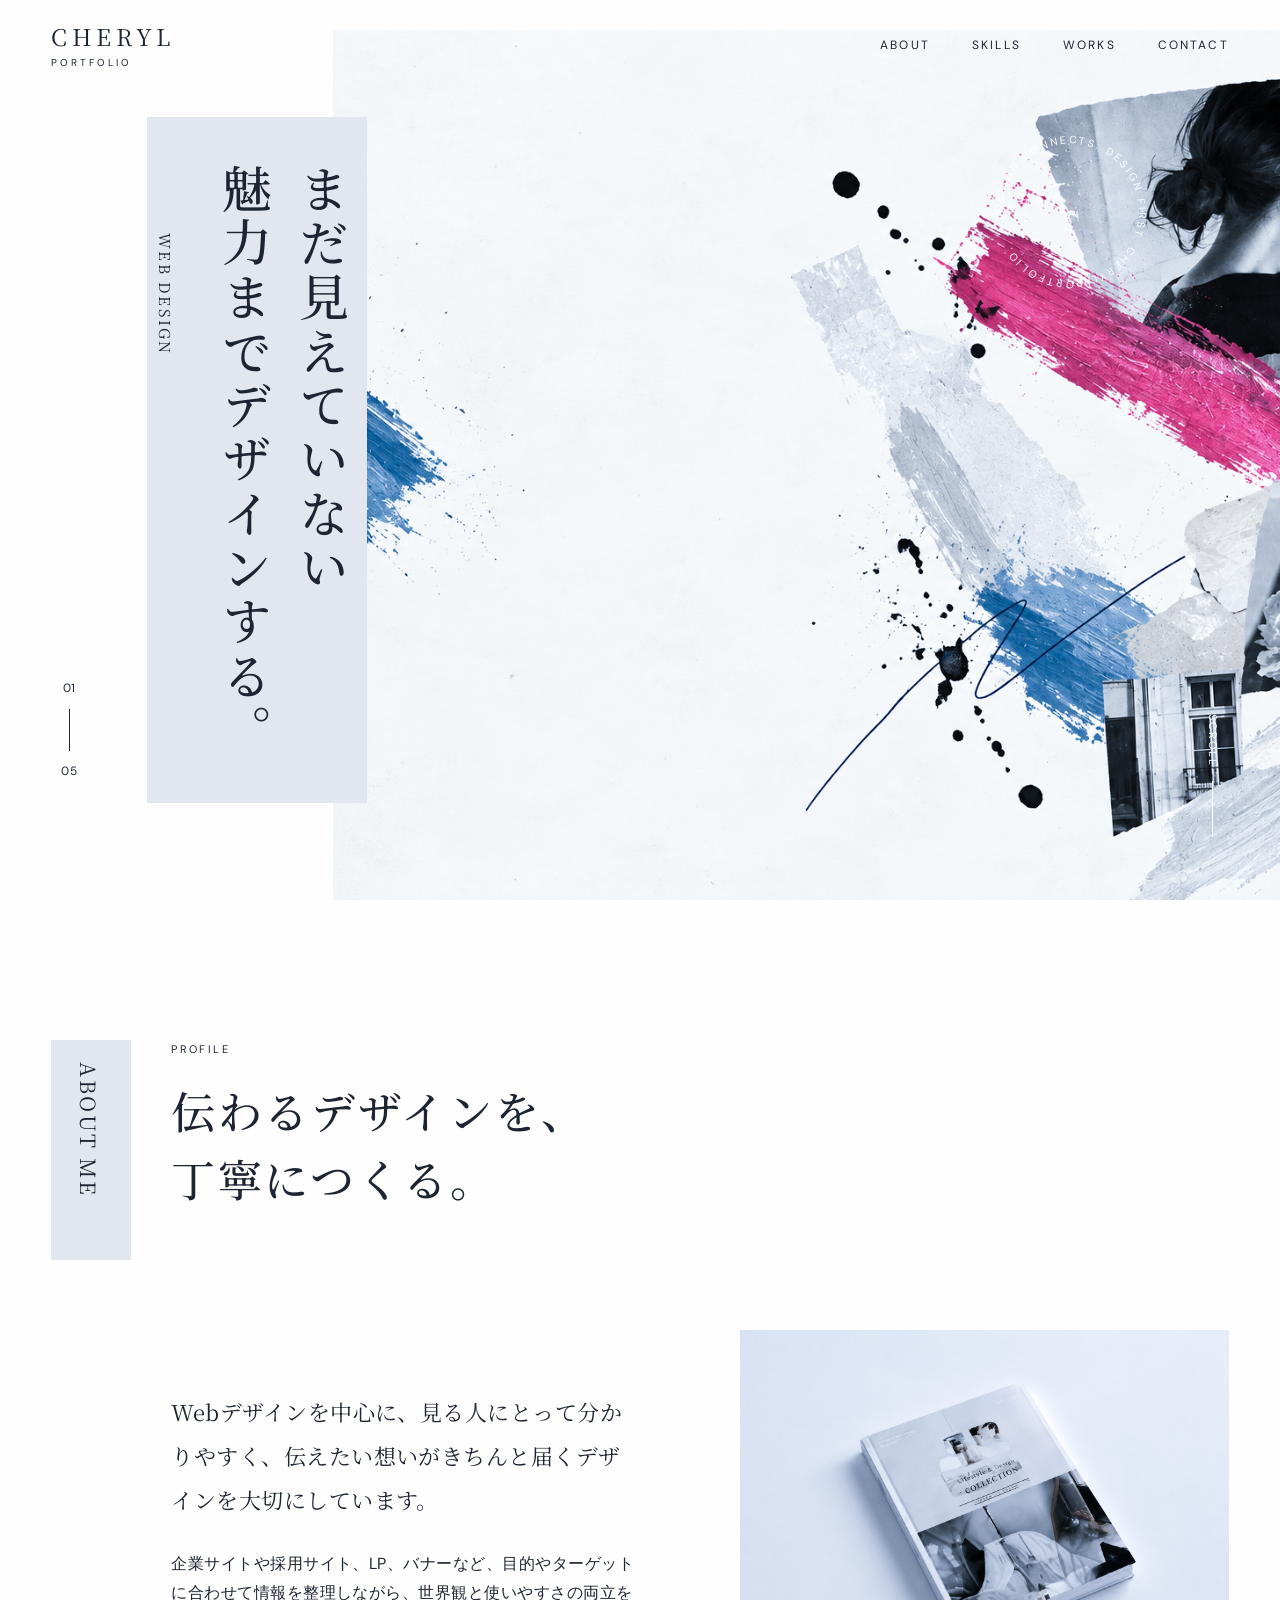
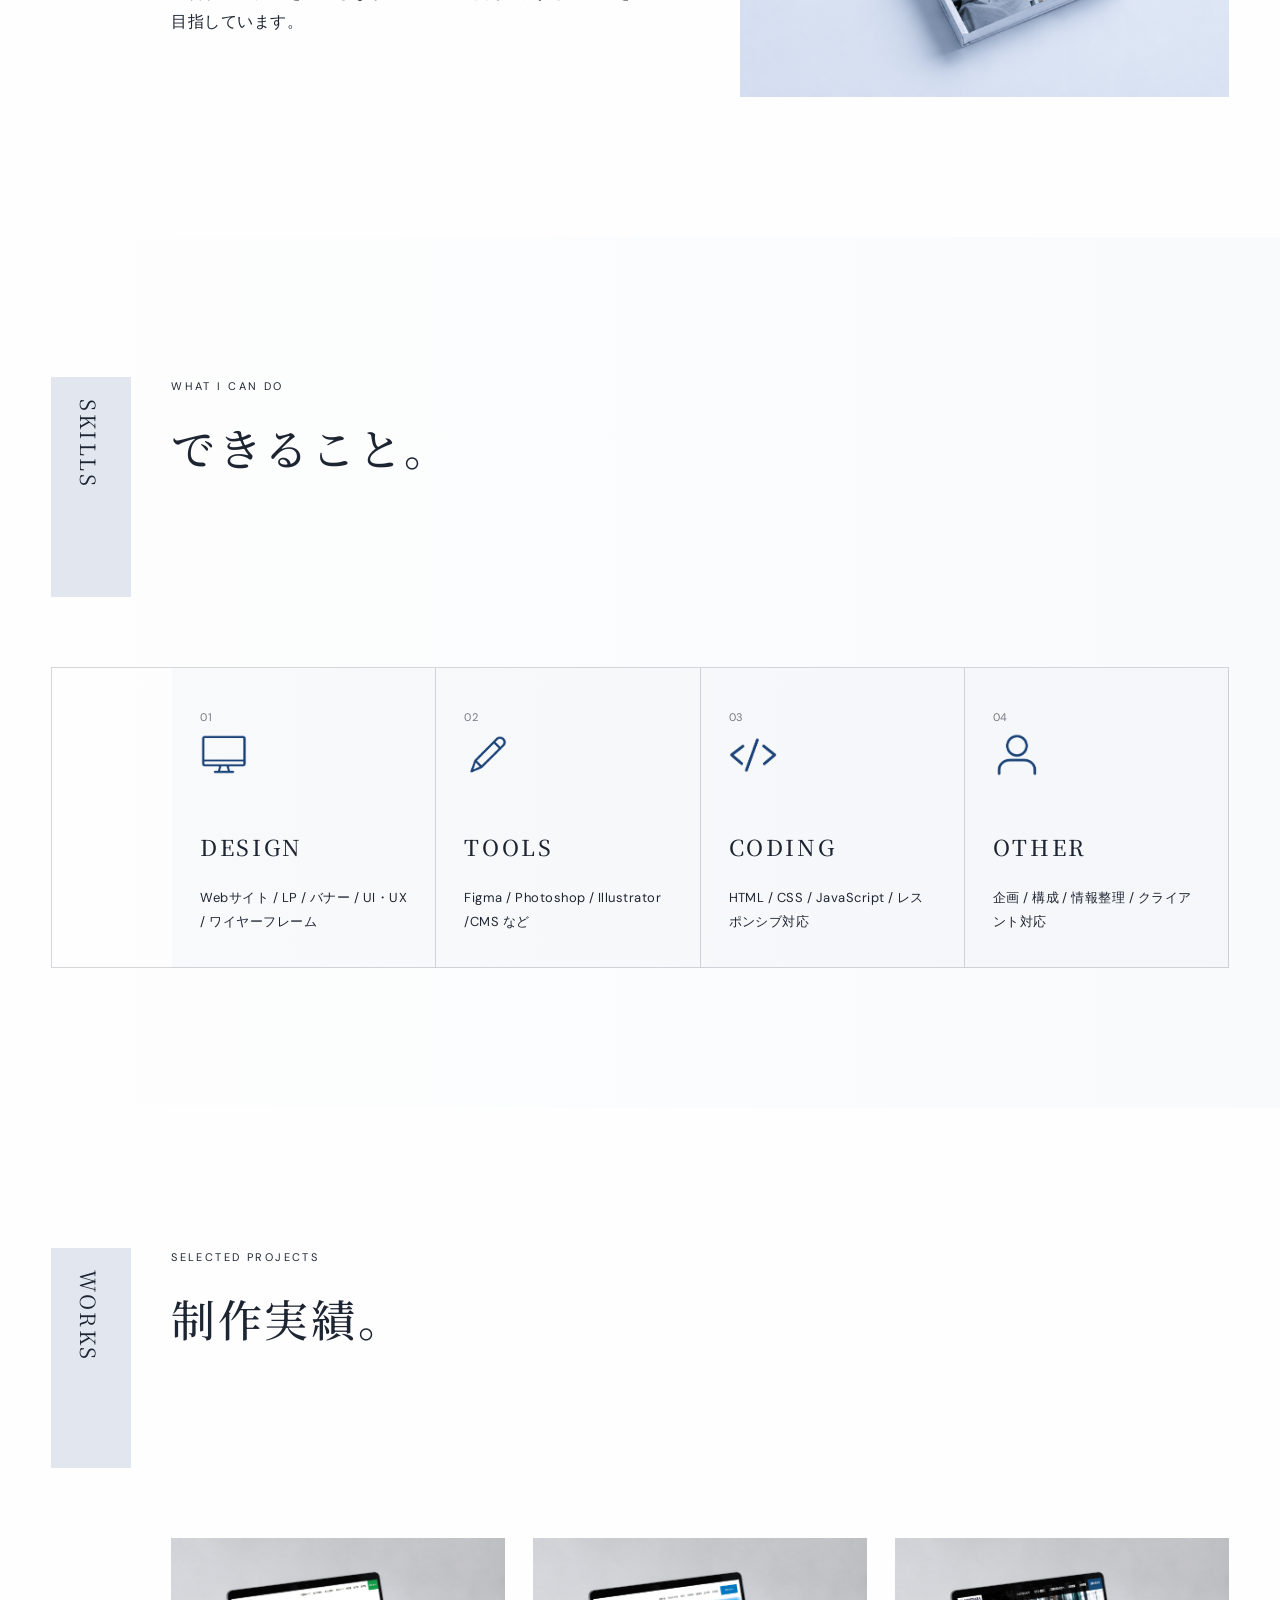
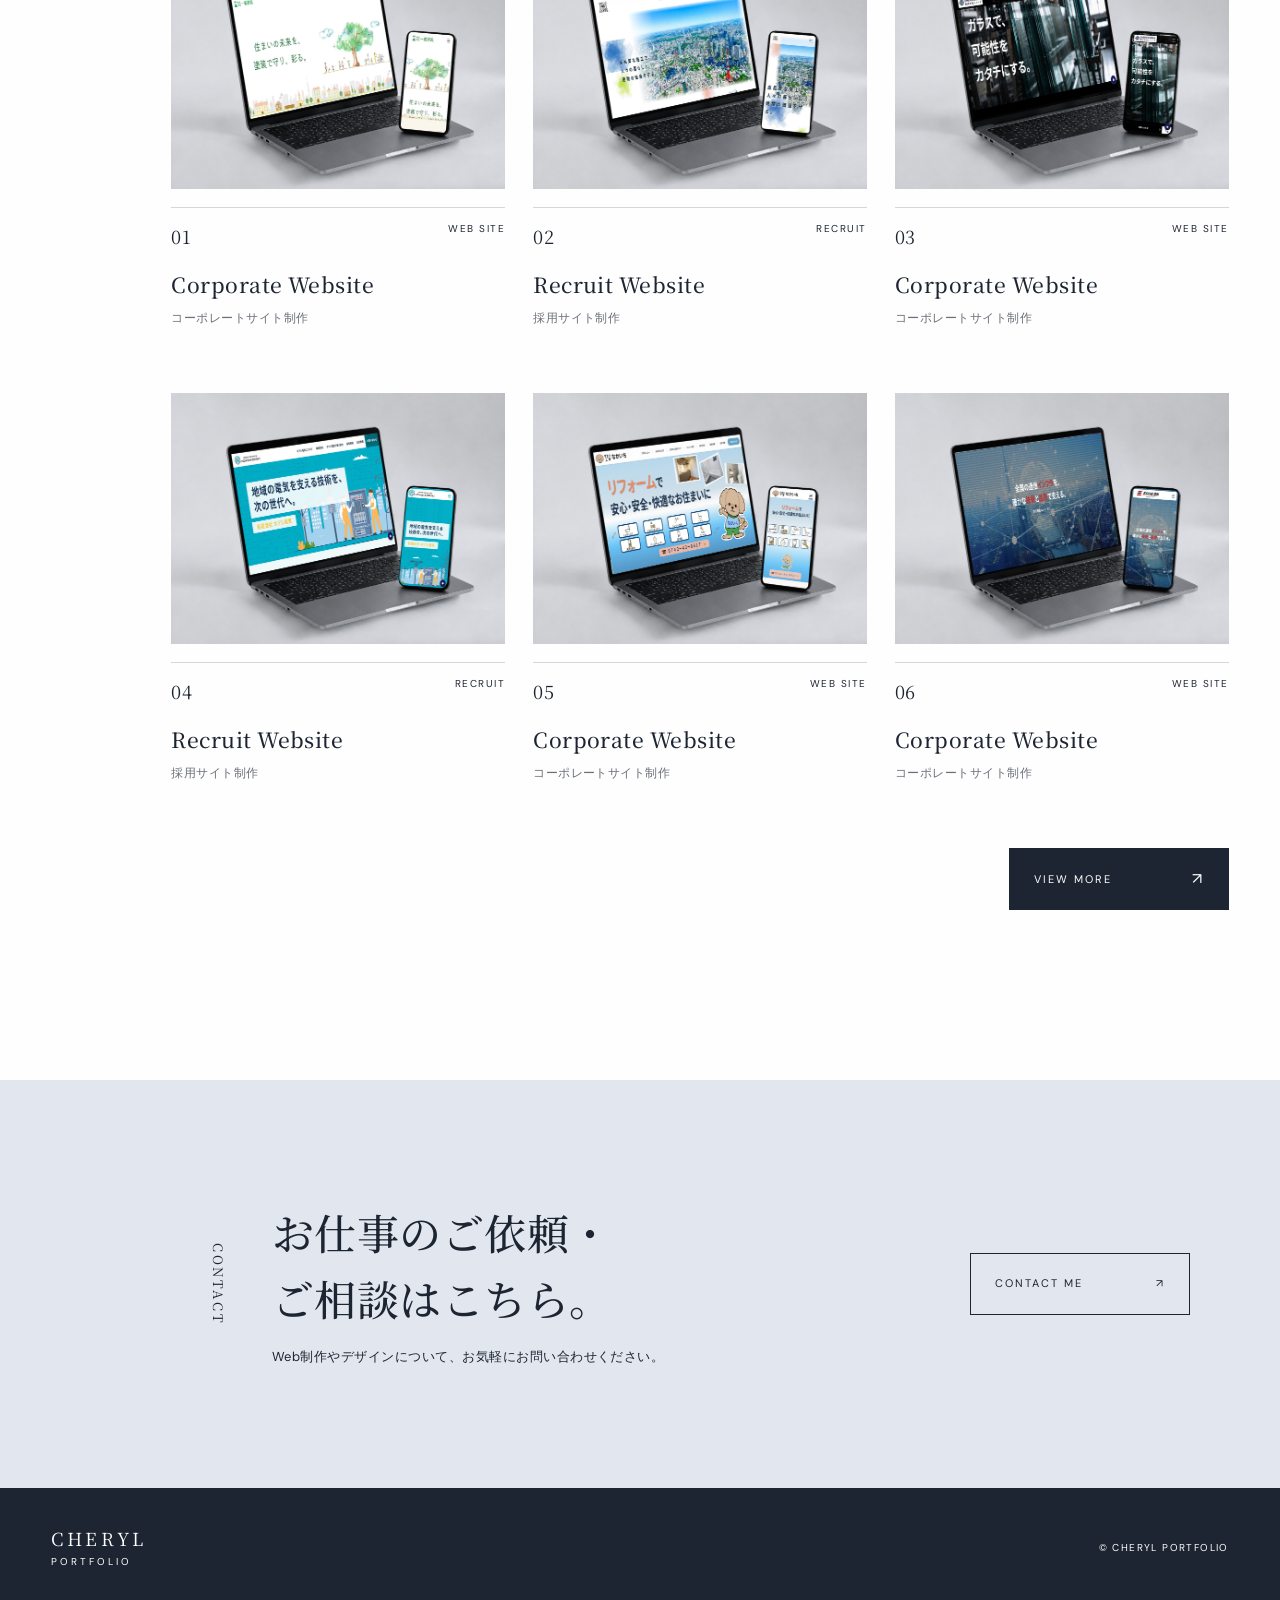
==== index.html @ f05f1225 "Update portfolio" ====
<!doctype html>
<html lang="ja">
<head>
  <meta charset="utf-8">
  <meta name="viewport" content="width=device-width, initial-scale=1">
  <title>CHERYL PORTFOLIO</title>
  <meta name="description" content="Webデザインを中心に、制作実績・スキル・プロフィールをご紹介するポートフォリオサイトです。">
  <link rel="preconnect" href="https://fonts.googleapis.com">
  <link rel="preconnect" href="https://fonts.gstatic.com" crossorigin>
  <link href="https://fonts.googleapis.com/css2?family=DM+Sans:wght@400;500;600&family=Noto+Serif+JP:wght@400;500;600&display=swap" rel="stylesheet">
  <link rel="stylesheet" href="style.css">
</head>
<body>
  <div class="loader" id="loader" aria-hidden="true">
    <div class="loader__inner">
      <p class="loader__brand">CHERYL<br><span>PORTFOLIO</span></p>
      <div class="loader__ring"></div>
      <p class="loader__text">LOADING...</p>
    </div>
  </div>

  <header class="header">
    <a href="#top" class="brand" aria-label="ページ上部へ">
      <span class="brand__main">CHERYL</span>
      <span class="brand__sub">PORTFOLIO</span>
    </a>
    <nav class="nav" aria-label="メインナビゲーション">
      <a href="#about">ABOUT</a>
      <a href="#skills">SKILLS</a>
      <a href="#works">WORKS</a>
      <a href="#contact">CONTACT</a>
    </nav>
  </header>

  <main>
  <section class="mv" id="top">
  <div class="mv__image-wrap">
    <img class="mv__image" src="assets/images/mainMV.png" alt="メインビジュアル">
  </div>

  <div class="mv__copy-panel">
    <p class="mv__eyebrow vertical-text">WEB DESIGN</p>
    <h1 class="mv__title vertical-text">
      まだ見えていない<br>
      魅力までデザインする。
    </h1>
  </div>

  <div class="mv__circle" aria-hidden="true">
    <svg viewBox="0 0 200 200">
      <defs>
        <path id="circlePath"
          d="M100,100 m-72,0 a72,72 0 1,1 144,0 a72,72 0 1,1 -144,0"/>
      </defs>
      <text>
        <textPath href="#circlePath" startOffset="0%">
          DESIGN CONNECTS. DESIGN FIRST. CHERYL PORTFOLIO.
        </textPath>
      </text>
    </svg>
  </div>

  <div class="mv__index" aria-hidden="true">
    <span>01</span><i></i><span>05</span>
  </div>

  <a class="scroll" href="#about">SCROLL<span></span></a>
</section>
    <section class="section about" id="about">
      <div class="section__head">
        <p class="section__label vertical-text">ABOUT ME</p>
        <div><p class="section__kicker">PROFILE</p><h2>伝わるデザインを、<br>丁寧につくる。</h2></div>
      </div>
      <div class="about__grid">
        <div class="about__text">
          <p class="lead">Webデザインを中心に、見る人にとって分かりやすく、伝えたい想いがきちんと届くデザインを大切にしています。</p>
          <p>企業サイトや採用サイト、LP、バナーなど、目的やターゲットに合わせて情報を整理しながら、世界観と使いやすさの両立を目指しています。</p>
        </div>
        <figure class="about__visual"><img src="assets/images/about.png" alt="プロフィールイメージ"></figure>
      </div>
    </section>

    <section class="section skills" id="skills">
  <div class="section__head">
    <p class="section__label vertical-text">SKILLS</p>
    <div>
      <p class="section__kicker">WHAT I CAN DO</p>
      <h2>できること。</h2>
    </div>
  </div>

  <div class="skills__grid">

    <article class="skill-card">
      <span class="skill-card__no">01</span>
      <img
        class="skill-card__icon"
        src="assets/images/icons/skill-design.png"
        alt=""
      >
      <h3>DESIGN</h3>
      <p>Webサイト / LP / バナー / UI・UX / ワイヤーフレーム</p>
    </article>

    <article class="skill-card">
      <span class="skill-card__no">02</span>
      <img
        class="skill-card__icon"
        src="assets/images/icons/skill-tools.png"
        alt=""
      >
      <h3>TOOLS</h3>
      <p>Figma / Photoshop / Illustrator /CMS など</p>
    </article>

    <article class="skill-card">
      <span class="skill-card__no">03</span>
      <img
        class="skill-card__icon"
        src="assets/images/icons/skill-coding.png"
        alt=""
      >
      <h3>CODING</h3>
      <p>HTML / CSS / JavaScript / レスポンシブ対応</p>
    </article>

    <article class="skill-card">
      <span class="skill-card__no">04</span>
      <img
        class="skill-card__icon"
        src="assets/images/icons/skill-other.png"
        alt=""
      >
      <h3>OTHER</h3>
      <p>企画 / 構成 / 情報整理 / クライアント対応</p>
    </article>

  </div>
</section>

    <section class="section works" id="works">
      <div class="section__head">
        <p class="section__label vertical-text">WORKS</p>
        <div><p class="section__kicker">SELECTED PROJECTS</p><h2>制作実績。</h2></div>
      </div>
      <div class="works__grid">
        <a class="work-card" href="works/project-ichijyou.html"><figure><img src="assets/images/works/ichijyou/works-ichjyou.jpg" alt="制作実績1"></figure><div class="work-card__meta"><span>01</span><small>WEB SITE</small></div><h3>Corporate Website</h3><p>コーポレートサイト制作</p></a>
        <a class="work-card" href="works/project-soshu.html"><figure><img src="assets/images/works/soshu/works-soshu.jpg" alt="制作実績2"></figure><div class="work-card__meta"><span>02</span><small>RECRUIT</small></div><h3>Recruit Website</h3><p>採用サイト制作</p></a>
        <a class="work-card" href="works/project-shinohara.html"><figure><img src="assets/images/works/shinohara/works-shinohara.jpg" alt="制作実績3"></figure><div class="work-card__meta"><span>03</span><small>WEB SITE</small></div><h3>Corporate Website</h3><p>コーポレートサイト制作</p></a>
        <a class="work-card" href="works/project-hoashi.html"><figure><img src="assets/images/works/hoashi/works-hoashi.jpg" alt="制作実績4"></figure><div class="work-card__meta"><span>04</span><small>RECRUIT</small></div><h3>Recruit Website</h3><p>採用サイト制作</p></a>
        <a class="work-card" href="works/project-nakaichi.html"><figure><img src="assets/images/works/nakaichi/works-nakaichi.jpg" alt="制作実績5"></figure><div class="work-card__meta"><span>05</span><small>WEB SITE</small></div><h3>Corporate Website</h3><p>コーポレートサイト制作</p></a>
        <a class="work-card" href="works/project-edge.html"><figure><img src="assets/images/works/edge/works-edge.jpg" alt="制作実績6"></figure><div class="work-card__meta"><span>06</span><small>WEB SITE</small></div><h3>Corporate Website</h3><p>コーポレートサイト制作</p></a>
      </div>
    <div class="works__more">
      <a class="works__button" href="works.html">
      VIEW MORE
      <span>↗</span>
      </a>
    </div>
    </section>

    <section class="contact" id="contact">
      <div class="contact__inner">
        <p class="contact__label">CONTACT</p>
        <div><h2>お仕事のご依頼・<br>ご相談はこちら。</h2><p>Web制作やデザインについて、お気軽にお問い合わせください。</p></div>
        <a class="contact__button" href="mailto:yourmail@example.com">CONTACT ME <span>↗</span></a>
      </div>
    </section>
  </main>

  <footer class="footer">
    <a href="#top" class="brand brand--footer"><span class="brand__main">CHERYL</span><span class="brand__sub">PORTFOLIO</span></a>
    <p>© CHERYL PORTFOLIO</p>
  </footer>

  <script src="script.js"></script>
</body>
</html>
---- style.css ----
:root{--ice:#E2E7EF;
    --ink:#1E2532;
    --white:#FEFEFE;
    --line:rgba(30,37,50,.18);
    --serif:"Noto Serif JP",serif;
    --sans:"DM Sans",Arial,sans-serif}
*{box-sizing:border-box}
html{scroll-behavior:smooth}
body{margin:0;color:var(--ink);
    background:var(--white);
    font-family:var(--sans);
    line-height:1.8;
    letter-spacing:.03em}
    img{display:block;
        width:100%}
    a{color:inherit;
        text-decoration:none}
    figure,p,h1,h2,h3{margin:0}
    section{scroll-margin-top:90px}

.loader{position:fixed;
    inset:0;
    z-index:9999;
    background:var(--ice);
    display:grid;
    place-items:center;
    transition:opacity .7s ease,
    visibility .7s ease}
    .loader.is-hidden{
        opacity:0;
        visibility:hidden}
    .loader__inner{text-align:center}
    .loader__brand{font-family:var(--serif);
        font-size:28px;
        letter-spacing:.16em;
        line-height:1.2}
        .loader__brand span{
            font-size:12px;
            letter-spacing:.28em}
        .loader__ring{
            width:130px;
            height:130px;
            margin:42px auto 30px;
            border:1px solid var(--ink);
            border-radius:50%;
            position:relative}
            .loader__ring::after{
                content:"";
                position:absolute;
                width:8px;
                height:8px;
                border-radius:50%;
                background:var(--ink);
                top:-4px;
                left:61px;
                animation:spinDot 1.5s linear infinite;
                transform-origin:4px 69px}
            .loader__text{
                font-size:11px;
                letter-spacing:.35em}
            @keyframes spinDot{to{transform:rotate(360deg)}}
.header{height:92px;padding:0 4vw;
    display:flex;
    align-items:center;
    justify-content:space-between;
    position:absolute;
    inset:0 0 auto 0;
    z-index:20}
.brand{display:inline-flex;
    flex-direction:column;
    line-height:1.1}
.brand__main{font-family:var(--serif);
    font-size:23px;
    letter-spacing:.2em}
.brand__sub{font-size:10px;
    letter-spacing:.3em;
    margin-top:7px}
.nav{
    display:flex;
    gap:42px;
    font-size:12px;letter-spacing:.18em}
.nav a{position:relative}
.nav a::after{content:"";
    position:absolute;
    left:0;
    bottom:-6px;
    width:0;
    height:1px;
    background:currentColor;
    transition:.3s}
.nav a:hover::after{width:100%}


.mv{min-height:760px;
    height:100vh;
    position:relative;
    overflow:hidden;
    background:var(--white)
}
.mv__image-wrap{
    position:absolute;
    right:0;
    top:0;width:74%;height:100%
}
.mv__image{
    height:100%;
    margin-top:30px;
    object-fit:cover
}
.mv__copy-panel{
    position:absolute;
    left:11.5%;
    top:13%;
    width:220px;
    min-height:520px;
    padding:46px 34px;
    background:var(--ice);
    z-index:3;
    display:flex;
    gap:28px;
    justify-content:center
}
.vertical-text{writing-mode:vertical-rl;
    text-orientation:mixed
}
.mv__title{font-family:var(--serif);
    font-size:50px;
    font-weight:500;
    line-height:1.55;
    letter-spacing:.08em
}
.mv__eyebrow{font-family:var(--serif);
    font-size:15px;
    letter-spacing:.15em;padding-top:70px}
.mv__circle{position:absolute;
    right:9%;
    top:13%;
    width:190px;
    height:190px;
    z-index:4;
    animation:rotateCircle 18s linear infinite
}
.mv__circle svg{
    width:100%;
    height:100%
}
.mv__circle text{font-family:var(--sans);
    font-size:11px;
    letter-spacing:2.8px;
    fill:var(--white)
}
@keyframes rotateCircle{to{transform:rotate(360deg)}}
.mv__index{
    position:absolute;
    left:4.8%;
    bottom:13%;
    display:flex;
    flex-direction:column;
    align-items:center;
    gap:10px;
    font-size:12px
}
.mv__index i{
    width:1px;
    height:42px;
    background:var(--ink)
}

.scroll{
    position:absolute;
    right:4.5%;
    bottom:7%;
    color:var(--white);
    writing-mode:vertical-rl;
    font-size:11px;
    letter-spacing:.18em;
    display:flex;
    align-items:center;
    gap:14px}
.scroll span{
    display:block;
    width:1px;
    height:56px;
    background:var(--white)}
.section{
    padding:140px 4vw;
    max-width:1440px;
    margin:0 auto}
.section__head{
    display:grid;
    grid-template-columns:80px 1fr;
    gap:40px;
    margin-bottom:70px;
    align-items:start}
.section__label{
    background:var(--ice);min-height:220px;padding:22px 24px;font-family:var(--serif);font-size:21px;letter-spacing:.12em}
.section__kicker{
    font-size:11px;
    letter-spacing:.22em;
    margin-bottom:16px}
.section h2{
    font-family:var(--serif);
    font-weight:500;
    font-size:44px;
    line-height:1.55;
    letter-spacing:.06em
}

/* ABOUT SECTION */
.about__grid{
    display:grid;
    grid-template-columns:1fr 1.05fr;
    gap:8vw;
    align-items:center;
    padding-left:120px
}
.about__text{max-width:540px}
.about__text .lead{
    font-family:var(--serif);
    font-size:22px;
    line-height:2;
    margin-bottom:28px
}
.about__visual{
    aspect-ratio:4/3;
    overflow:hidden}
.about__visual img{
        height:100%;
        object-fit:cover
}

/* SKILLS SECTION */
.skills{
    background:linear-gradient(90deg,var(--white),#f8fafc)}
.skills__grid{
    position: relative;
    padding-left:120px;
    display:grid;
    grid-template-columns:repeat(4,1fr);
    border-top:1px solid var(--line);
    border-left:1px solid var(--line)}
.skills__grid::after {
    content: "";
    position: absolute;
    left: 0;
    bottom: 0;
    width: 120px;
    height: 1px;
    background: var(--line);
}
.skill-card{
    min-height:280px;
    padding:34px 28px;
    border-right:1px solid var(--line);
    border-bottom:1px solid var(--line);
    transition:.3s ease}
.skill-card:hover{
    background:var(--ice)}
.skill-card__no{font-size:11px;opacity:.6}
.skill-card h3{font-family:var(--serif);
    font-size:22px;
    font-weight:500;
    margin:48px 0 20px;
    letter-spacing:.12em}
.skill-card p{font-size:13px}

/* WORKS SECTION */
.works__grid{
    padding-left:120px;
    display:grid;
    grid-template-columns:repeat(3,1fr);
    gap:64px 28px
}
.work-card figure{
    aspect-ratio:4/3;
    overflow:hidden;
    background:var(--ice)
}
.work-card img{
    height:100%;
    object-fit:cover;
    transition:transform .55s ease
}
.work-card:hover img{transform:scale(1.035)}
.work-card__meta{
    display:flex;
    justify-content:space-between;
    margin-top:18px;
    padding-top:12px;
    border-top:1px solid var(--line)
}
.work-card__meta span{font-family:var(--serif);font-size:18px}
.work-card__meta small{font-size:10px;letter-spacing:.15em}
.work-card h3{font-family:var(--serif);font-weight:500;font-size:21px;margin-top:14px}
.work-card p{font-size:12px;opacity:.65;margin-top:4px}
/* WORKS VIEW MORE */
.works__more {
    display: flex;
    justify-content: flex-end;
    margin-top: 64px;
}
.works__button {
    width: 220px;
    height: 62px;
    padding: 0 24px;
    display: flex;
    align-items: center;
    justify-content: space-between;
    background: #1E2532;
    border: 1px solid #1E2532;
    color: #FEFEFE;
    font-size: 11px;
    letter-spacing: .18em;
    transition: .3s ease;
}
.works__button span {
    font-size: 16px;
    transition: transform .3s ease;
}
/* hover */
.works__button:hover {
    background: #FEFEFE;
    color: #1E2532;
}
.works__button:hover span {
    transform: translate(3px, -3px);
}
/* CONTACT SECTION */
.contact{
    background:var(--ice);
    padding:120px 5vw;
    margin-top:30px
}
.contact__inner{
    max-width:1100px;
    margin:0 auto;
    display:grid;
    grid-template-columns:140px 1fr auto;
    gap:42px;
    align-items:center
}
.contact__label{writing-mode:vertical-rl;font-family:var(--serif);letter-spacing:.2em}
.contact h2{font-family:var(--serif);font-weight:500;font-size:42px;line-height:1.55;margin-bottom:14px}
.contact p{font-size:13px}
.contact__button{min-width:220px;height:62px;border:1px solid var(--ink);display:flex;align-items:center;justify-content:space-between;padding:0 24px;font-size:11px;letter-spacing:.18em;transition:.3s}
.contact__button:hover{background:var(--ink);color:var(--white)}
.footer{background:var(--ink);color:var(--white);min-height:120px;padding:30px 4vw;display:flex;align-items:center;justify-content:space-between}
.brand--footer .brand__main{font-size:18px}
.footer p{font-size:10px;letter-spacing:.14em}
.reveal{opacity:0;transform:translateY(24px);transition:opacity .8s ease,transform .8s ease}
.reveal.is-visible{opacity:1;transform:none}
@media(max-width:980px){
    .nav{gap:18px}
    .mv__image-wrap{width:100%;opacity:.72}
    .mv__copy-panel{left:7%;top:15%}
    .section{padding:100px 5vw}
    .about__grid,.skills__grid,.works__grid{padding-left:0}
    .skills__grid{grid-template-columns:repeat(2,1fr)}
    .works__grid{grid-template-columns:repeat(2,1fr)}
    .contact__inner{grid-template-columns:1fr}
    .contact__label{writing-mode:horizontal-tb}
}
@media(max-width:680px){
    .header{height:72px}
    .nav{display:none}
    .mv{min-height:680px}
    .mv__copy-panel{width:180px;min-height:430px;left:7%;top:18%;padding:30px 24px}
    .mv__title{font-size:38px}
    .mv__eyebrow{font-size:12px}
    .mv__circle{width:130px;height:130px;right:5%;top:18%}
    .section__head{grid-template-columns:54px 1fr;gap:20px}
    .section__label{min-height:170px;padding:18px 14px;font-size:16px}
    .section h2,.contact h2{font-size:32px}
    .about__grid{grid-template-columns:1fr}
    .skills__grid,.works__grid{grid-template-columns:1fr}
    .skill-card{min-height:auto}
    .mv__image-wrap {
    width: 100%;
    height: 100%;
    opacity: 1;}
    /* .mv__image {
    width: 100%;
    height: 100%;
    object-fit: cover;
    object-position: 32% center;} */

  /* キャッチコピーを右側へ */
    /* .mv__copy-panel {
    left: auto;
    right: 5%;
    top: 17%;
    width: 165px;
    min-height: 420px;
    padding: 28px 20px;}
    .mv__title {
    font-size: 36px;}
    .mv__eyebrow {
    font-size: 11px;
    padding-top: 60px;} */

}
.skill-card__icon {
    display: block;
    width: 48px;
    height: 48px;
    object-fit: contain;
    margin: 0 0 24px;
}
.skills__grid .skill-card {
    background: rgba(231, 233, 238, 0.25);
}
/* =========================================
   WORKS ARCHIVE PAGE
========================================= */

.works-page {
  padding-top: 40px;
  color: #1E2532;
}


/* -----------------------------------------
   PAGE INTRO
----------------------------------------- */

.works-page__intro {
  max-width: 1280px;
  margin: 0 auto;
  padding: 70px 5vw 90px;

  display: grid;
  grid-template-columns: 64px 1fr;
  gap: 52px;
}


.works-page__title-label {
  min-height: 220px;

  display: flex;
  justify-content: center;
  align-items: center;

  background: #E2E7EF;
}


.works-page__title-label span {
  writing-mode: vertical-rl;

  font-family: var(--serif);
  font-size: 20px;
  letter-spacing: .22em;
}


.works-page__title-content {
  align-self: center;
}


.works-page__title-content h1 {
  margin: 14px 0 0;

  font-family: var(--serif);
  font-size: clamp(38px, 4vw, 54px);
  font-weight: 400;
  letter-spacing: .12em;
}


.works-page__lead {
  margin-top: 30px;

  font-family: var(--serif);
  font-size: 13px;
  line-height: 2.1;
  letter-spacing: .08em;
}


/* -----------------------------------------
   ARCHIVE
----------------------------------------- */

.works-archive {
  padding: 36px 5vw 130px;

  border-top: 1px solid rgba(30, 37, 50, .05);
}


.works-archive__grid {
  max-width: 1120px;
  margin: 0 auto;

  display: grid;
  grid-template-columns: repeat(3, minmax(0, 1fr));

  column-gap: 32px;
  row-gap: 64px;
}


/* -----------------------------------------
   CARD
----------------------------------------- */

.archive-card {
  display: block;

  min-width: 0;

  color: #1E2532;
  text-decoration: none;
}


.archive-card__image {
  width: 100%;

  margin: 0;

  aspect-ratio: 16 / 9;

  overflow: hidden;

  background: #F5F5F3;
}


.archive-card__image img {
  width: 100%;
  height: 100%;

  display: block;

  object-fit: cover;

  transition:
    transform .7s cubic-bezier(.2, .6, .2, 1),
    opacity .4s ease;
}


.archive-card:hover .archive-card__image img {
  transform: scale(1.035);
}


/* -----------------------------------------
   CARD INFORMATION
----------------------------------------- */

.archive-card__info {
  position: relative;

  min-height: 67px;

  display: grid;
  grid-template-columns: 50px 1fr 20px;
  gap: 15px;

  align-items: center;

  padding: 14px 0 13px;

  border-bottom: 1px solid rgba(30, 37, 50, .18);
}


.archive-card__number {
  padding-right: 14px;

  border-right: 1px solid rgba(30, 37, 50, .18);

  font-family: var(--serif);
  font-size: 22px;
  line-height: 1;
  letter-spacing: .04em;
}


.archive-card__text {
  min-width: 0;
}


.archive-card__category {
  display: block;

  margin-bottom: 5px;

  font-family: var(--sans);
  font-size: 8px;
  font-weight: 500;

  letter-spacing: .18em;
}


.archive-card__text h2 {
  margin: 0;

  overflow: hidden;

  font-family: var(--serif);
  font-size: 13px;
  font-weight: 400;

  line-height: 1.5;
  letter-spacing: .05em;

  white-space: nowrap;
  text-overflow: ellipsis;
}


.archive-card__arrow {
  justify-self: end;

  font-size: 13px;

  transition: transform .3s ease;
}


.archive-card:hover .archive-card__arrow {
  transform: translate(3px, -3px);
}


/* -----------------------------------------
   BACK
----------------------------------------- */

.works-page__back {
  padding: 0 5vw 120px;

  text-align: center;
}


.works-page__back a {
  display: inline-flex;
  align-items: center;
  gap: 14px;

  color: #1E2532;

  font-size: 10px;
  letter-spacing: .18em;
}


.works-page__back span {
  transition: transform .3s ease;
}


.works-page__back a:hover span {
  transform: translateX(-4px);
}


/* =========================================
   TABLET
========================================= */

@media (max-width: 960px) {

  .works-page__intro {
    padding-top: 50px;

    grid-template-columns: 58px 1fr;

    gap: 36px;
  }


  .works-archive__grid {
    grid-template-columns: repeat(2, minmax(0, 1fr));

    column-gap: 24px;
    row-gap: 58px;
  }

}


/* =========================================
   SMARTPHONE
========================================= */

@media (max-width: 680px) {

  .works-page {
    padding-top: 0;
  }


  .works-page__intro {
    padding:
      50px
      5vw
      65px;

    grid-template-columns: 48px 1fr;

    gap: 22px;
  }


  .works-page__title-label {
    min-height: 190px;
  }


  .works-page__title-label span {
    font-size: 15px;
  }


  .works-page__title-content h1 {
    font-size: 32px;
  }


  .works-page__lead {
    margin-top: 22px;

    font-size: 11px;
  }


  .works-archive {
    padding:
      30px
      5vw
      90px;
  }


  /* SPは2カラム */
  .works-archive__grid {
    grid-template-columns: repeat(2, minmax(0, 1fr));

    column-gap: 12px;
    row-gap: 42px;
  }


  .archive-card__info {
    min-height: 58px;

    grid-template-columns: 34px 1fr 14px;

    gap: 8px;

    padding:
      11px
      0;
  }


  .archive-card__number {
    padding-right: 7px;

    font-size: 17px;
  }


  .archive-card__category {
    margin-bottom: 3px;

    font-size: 6px;
    letter-spacing: .12em;
  }


  .archive-card__text h2 {
    font-size: 10px;
  }


  .archive-card__arrow {
    font-size: 10px;
  }


  .works-page__back {
    padding-bottom: 80px;
  }

}


/* =========================================
   SMALL SMARTPHONE
========================================= */

@media (max-width: 480px) {

  /*
    かなり小さい端末では1カラム。
    写真・会社名の視認性を優先します。
  */

  .works-archive__grid {
    grid-template-columns: 1fr;

    row-gap: 52px;
  }


  .archive-card__info {
    grid-template-columns: 45px 1fr 18px;

    gap: 12px;
  }


  .archive-card__number {
    font-size: 20px;
  }


  .archive-card__category {
    font-size: 7px;
  }


  .archive-card__text h2 {
    font-size: 12px;
  }

}

/* =========================================================
   SP RESPONSIVE ADJUSTMENTS
   ※ MVの見た目は既存デザインを維持するため、この追加CSSでは触れていません。
========================================================= */

/* ---------- TABLET / SMALL DESKTOP ---------- */
@media (max-width: 980px) {

  .section {
    padding: 96px 5vw;
  }

  .section__head {
    margin-bottom: 56px;
  }

  .about__grid {
    gap: 48px;
  }

  .works__grid {
    gap: 52px 22px;
  }

  .contact {
    padding: 96px 5vw;
  }

  .contact__inner {
    gap: 28px;
  }

}


/* ---------- SMARTPHONE ---------- */
@media (max-width: 680px) {

  body {
    overflow-x: hidden;
  }

  /* SECTION COMMON */
  .section {
    padding: 76px 5vw;
  }

  .section__head {
    grid-template-columns: 46px 1fr;
    gap: 18px;
    margin-bottom: 42px;
  }

  .section__label {
    min-height: 150px;
    padding: 16px 12px;
    font-size: 15px;
    letter-spacing: .1em;
  }

  .section__kicker {
    margin-bottom: 10px;
    font-size: 9px;
    letter-spacing: .18em;
  }

  .section h2 {
    font-size: clamp(27px, 8vw, 34px);
    line-height: 1.55;
    letter-spacing: .04em;
  }


  /* ABOUT */
  .about__grid {
    grid-template-columns: 1fr;
    gap: 34px;
    padding-left: 0;
  }

  .about__text {
    max-width: none;
  }

  .about__text .lead {
    margin-bottom: 20px;
    font-size: 17px;
    line-height: 1.95;
  }

  .about__text p:not(.lead) {
    font-size: 13px;
    line-height: 2;
  }

  .about__visual {
    aspect-ratio: 4 / 3;
  }


  /* SKILLS */
  .skills__grid {
    padding-left: 0;
    grid-template-columns: 1fr;
    border-left: 1px solid var(--line);
  }

  .skills__grid::after {
    display: none;
  }

  .skill-card {
    min-height: auto;
    padding: 28px 24px 30px;
  }

  .skill-card__icon {
    width: 44px;
    height: 44px;
    margin: 16px 0 20px;
  }

  .skill-card h3 {
    margin: 0 0 14px;
    font-size: 19px;
  }

  .skill-card p {
    font-size: 12px;
    line-height: 1.8;
  }


  /* TOP WORKS */
  .works__grid {
    padding-left: 0;
    grid-template-columns: 1fr;
    gap: 48px;
  }

  .work-card figure {
    aspect-ratio: 16 / 10;
  }

  .work-card__meta {
    margin-top: 14px;
    padding-top: 10px;
  }

  .work-card h3 {
    margin-top: 10px;
    font-size: 18px;
  }

  .work-card p {
    margin-top: 2px;
    font-size: 11px;
  }

  .works__more {
    margin-top: 42px;
  }

  .works__button {
    width: 100%;
    max-width: 100%;
  }


  /* CONTACT */
  .contact {
    margin-top: 0;
    padding: 76px 5vw;
  }

  .contact__inner {
    grid-template-columns: 1fr;
    gap: 26px;
  }

  .contact__label {
    writing-mode: horizontal-tb;
    font-size: 11px;
    letter-spacing: .18em;
  }

  .contact h2 {
    font-size: 28px;
    line-height: 1.55;
  }

  .contact p {
    margin-top: 12px;
    font-size: 12px;
    line-height: 1.8;
  }

  .contact__button {
    width: 100%;
    min-width: 0;
  }


  /* FOOTER */
  .footer {
    min-height: 104px;
    padding: 26px 5vw;
    gap: 20px;
  }

  .footer p {
    font-size: 8px;
  }


  /* WORKS ARCHIVE */
  .works-page__intro {
    padding: 48px 5vw 58px;
    grid-template-columns: 44px 1fr;
    gap: 18px;
  }

  .works-page__title-label {
    min-height: 170px;
  }

  .works-page__title-label span {
    font-size: 14px;
    letter-spacing: .16em;
  }

  .works-page__title-content h1 {
    font-size: 30px;
    line-height: 1.5;
  }

  .works-page__lead {
    margin-top: 18px;
    font-size: 10.5px;
    line-height: 1.9;
  }

  .works-archive {
    padding: 28px 5vw 82px;
  }

  .works-archive__grid {
    grid-template-columns: repeat(2, minmax(0, 1fr));
    column-gap: 12px;
    row-gap: 40px;
  }

  .archive-card__info {
    min-height: 56px;
    grid-template-columns: 32px 1fr 12px;
    gap: 7px;
    padding: 10px 0;
  }

  .archive-card__number {
    padding-right: 6px;
    font-size: 16px;
  }

  .archive-card__category {
    margin-bottom: 2px;
    font-size: 6px;
    letter-spacing: .1em;
  }

  .archive-card__text h2 {
    font-size: 9.5px;
    line-height: 1.45;
  }

  .archive-card__arrow {
    font-size: 9px;
  }

  .works-page__back {
    padding-bottom: 72px;
  }

}


/* ---------- SMALL SMARTPHONE ---------- */
@media (max-width: 480px) {

  .section {
    padding: 68px 5vw;
  }

  .section__head {
    grid-template-columns: 42px 1fr;
    gap: 16px;
    margin-bottom: 36px;
  }

  .section__label {
    min-height: 140px;
    font-size: 14px;
  }

  .about__text .lead {
    font-size: 16px;
  }

  .skill-card {
    padding: 26px 22px 28px;
  }

  .works__grid {
    gap: 44px;
  }

  .contact {
    padding: 68px 5vw;
  }

  .contact h2 {
    font-size: 26px;
  }

  /* 一覧ページは狭い端末では1カラム */
  .works-archive__grid {
    grid-template-columns: 1fr;
    row-gap: 46px;
  }

  .archive-card__info {
    grid-template-columns: 42px 1fr 16px;
    gap: 10px;
  }

  .archive-card__number {
    font-size: 18px;
  }

  .archive-card__category {
    font-size: 7px;
  }

  .archive-card__text h2 {
    font-size: 11px;
  }

}
/* =====================================
  SP MV - 画像の右側を表示
===================================== */

@media (max-width: 680px) {

  .mv__image-wrap {
    width: 100%;
    height: 100%;
  }

  .mv__image {
    width: 100%;
    height: 100%;
    margin-top: 0;

    object-fit: cover;

    /* 画像の右側を優先して表示 */
    object-position: 85% center;
  }

}
/* 最終はここ */
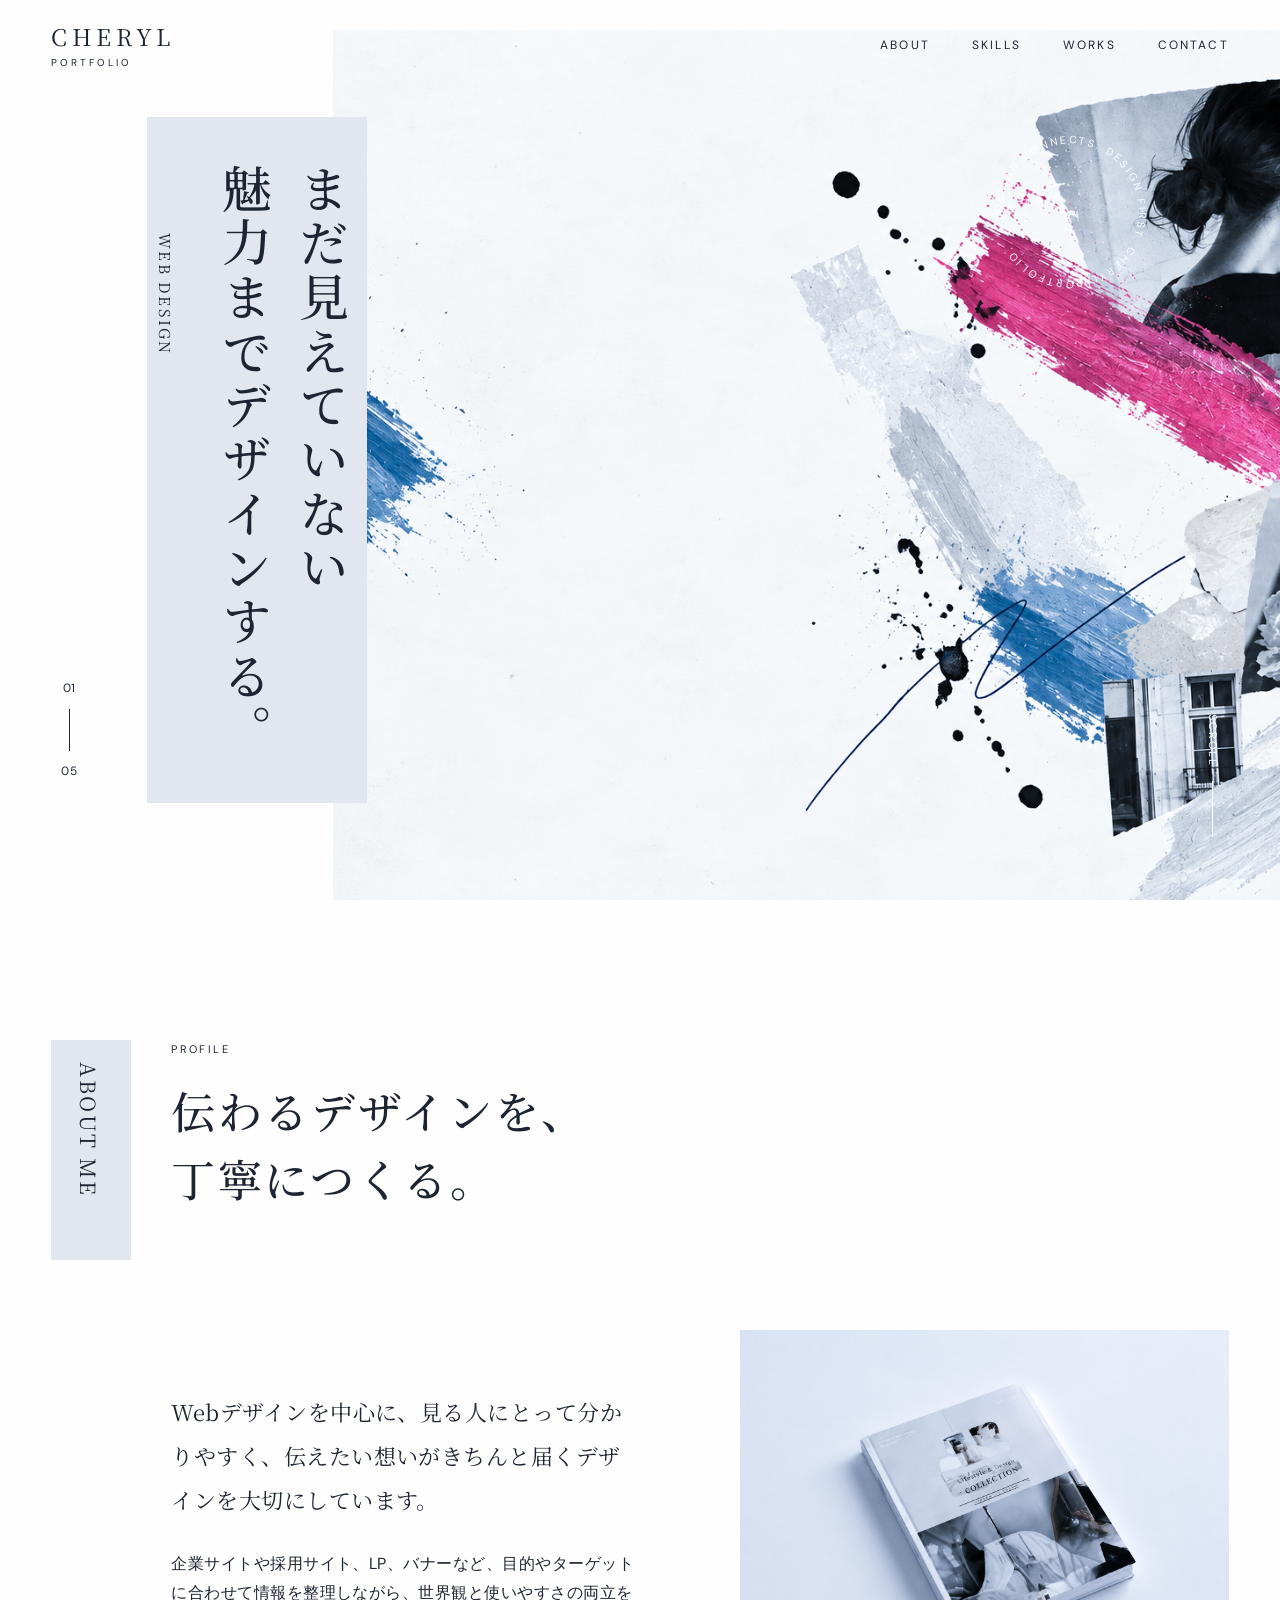
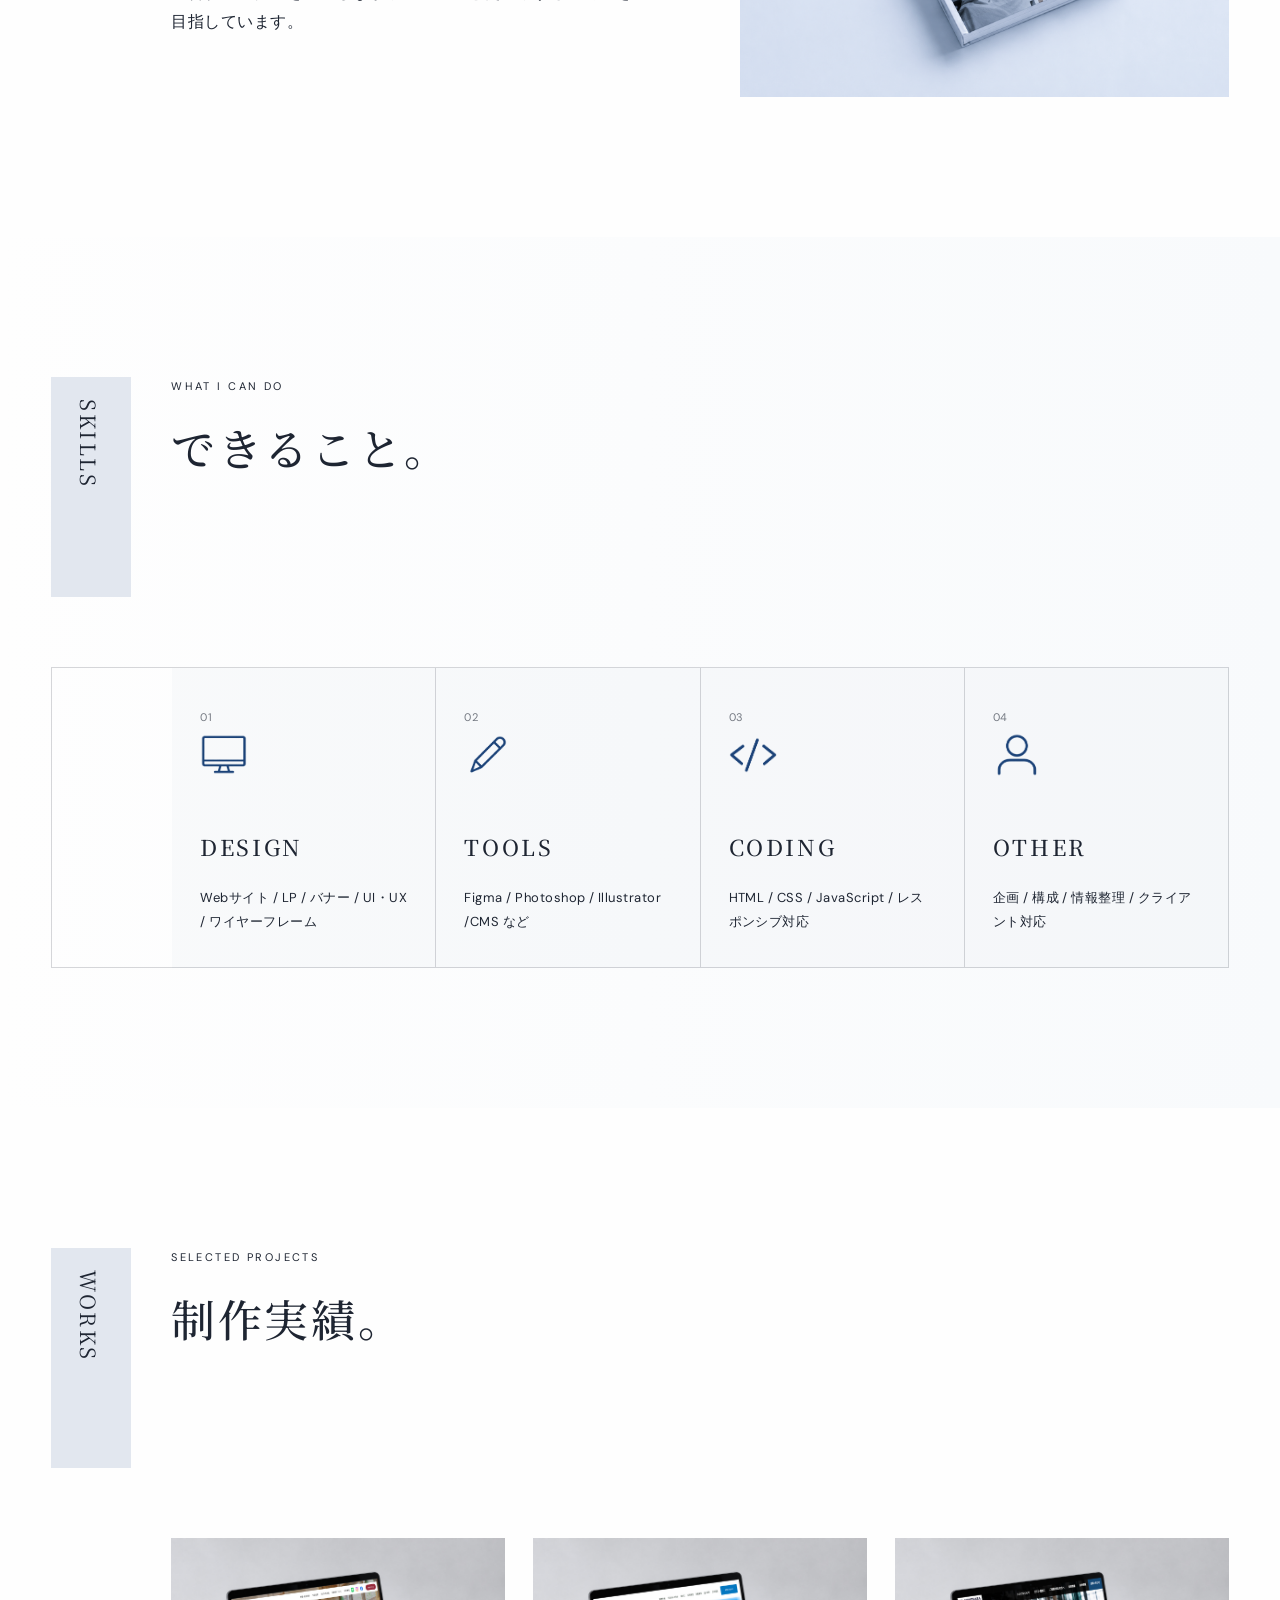
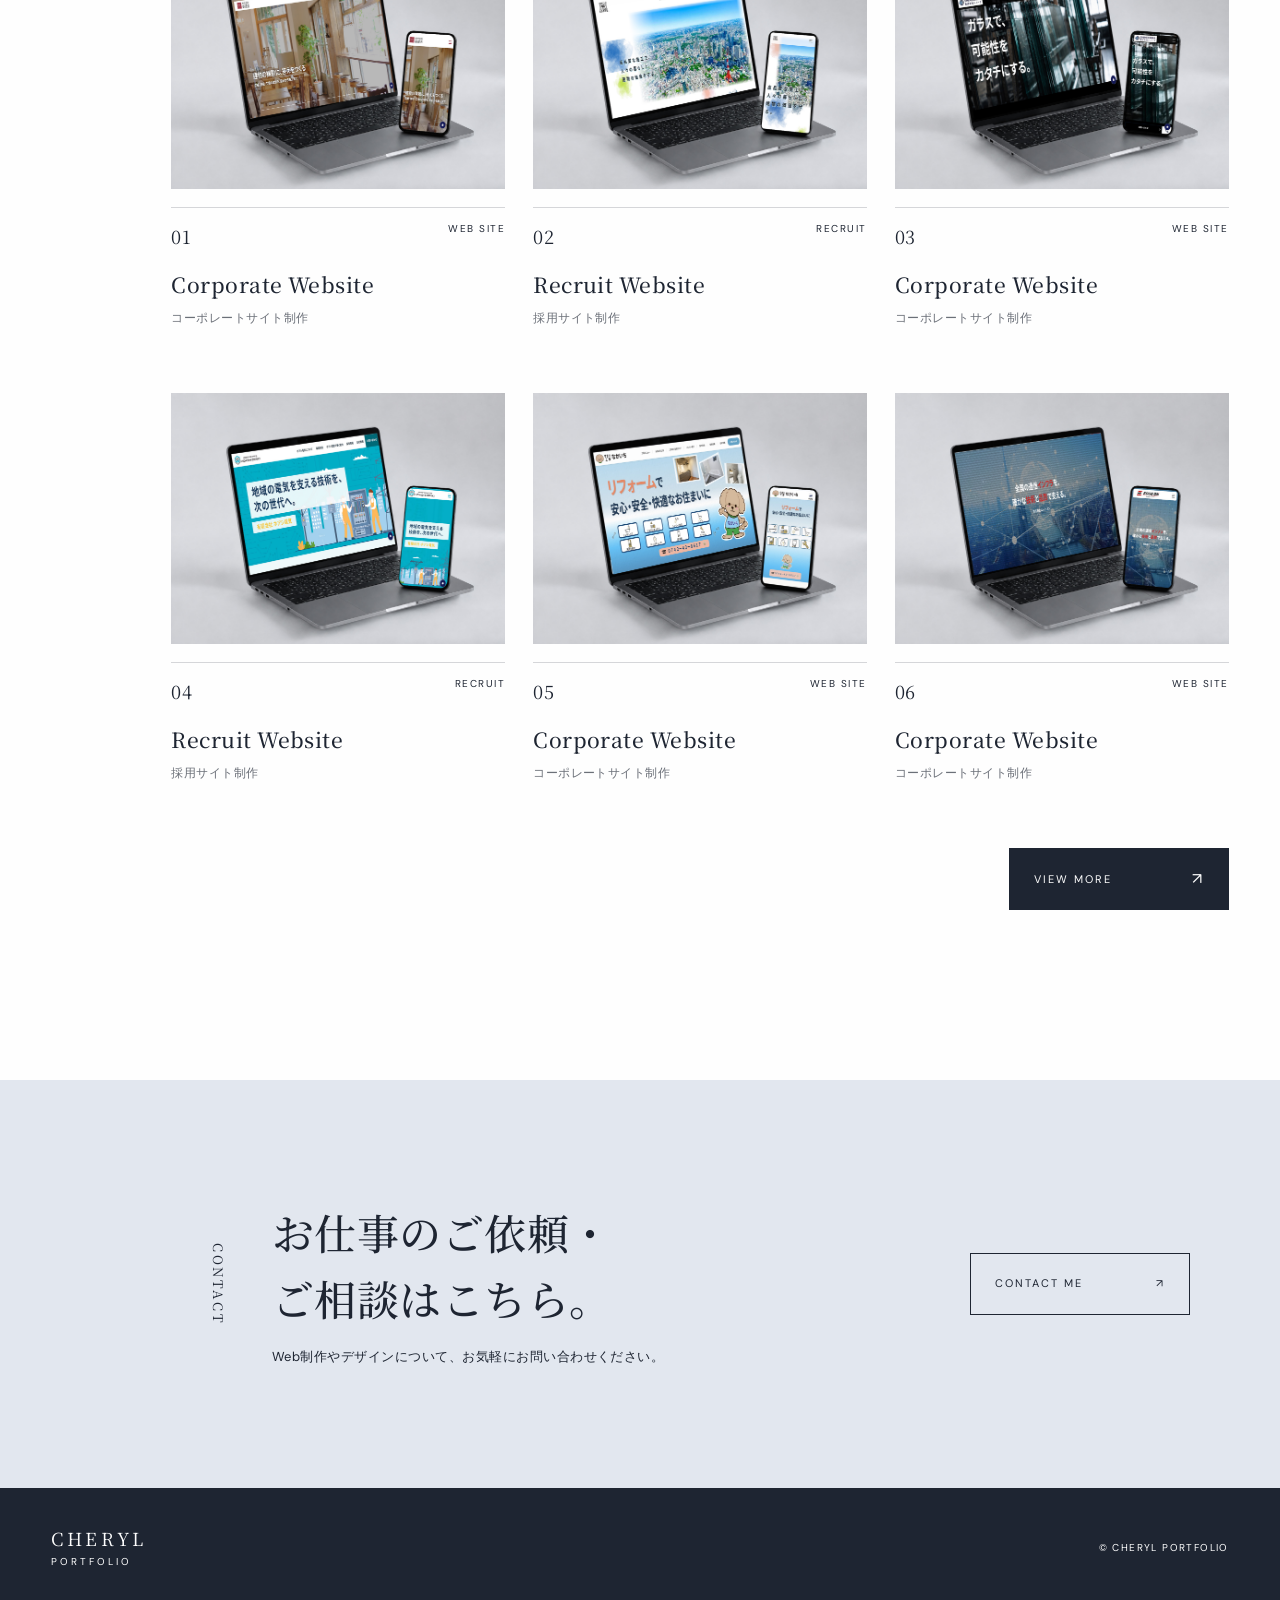
==== commit bbbde51a: "Update portfolio" ====
--- a/index.html
+++ b/index.html
@@ -144,7 +144,7 @@
         <div><p class="section__kicker">SELECTED PROJECTS</p><h2>制作実績。</h2></div>
       </div>
       <div class="works__grid">
-        <a class="work-card" href="works/project-ichijyou.html"><figure><img src="assets/images/works/ichijyou/works-ichjyou.jpg" alt="制作実績1"></figure><div class="work-card__meta"><span>01</span><small>WEB SITE</small></div><h3>Corporate Website</h3><p>コーポレートサイト制作</p></a>
+        <a class="work-card" href="works/project-soukensya.html"><figure><img src="assets/images/works/soukensya/works-soukensya.jpg" alt="制作実績1"></figure><div class="work-card__meta"><span>01</span><small>WEB SITE</small></div><h3>Corporate Website</h3><p>コーポレートサイト制作</p></a>
         <a class="work-card" href="works/project-soshu.html"><figure><img src="assets/images/works/soshu/works-soshu.jpg" alt="制作実績2"></figure><div class="work-card__meta"><span>02</span><small>RECRUIT</small></div><h3>Recruit Website</h3><p>採用サイト制作</p></a>
         <a class="work-card" href="works/project-shinohara.html"><figure><img src="assets/images/works/shinohara/works-shinohara.jpg" alt="制作実績3"></figure><div class="work-card__meta"><span>03</span><small>WEB SITE</small></div><h3>Corporate Website</h3><p>コーポレートサイト制作</p></a>
         <a class="work-card" href="works/project-hoashi.html"><figure><img src="assets/images/works/hoashi/works-hoashi.jpg" alt="制作実績4"></figure><div class="work-card__meta"><span>04</span><small>RECRUIT</small></div><h3>Recruit Website</h3><p>採用サイト制作</p></a>
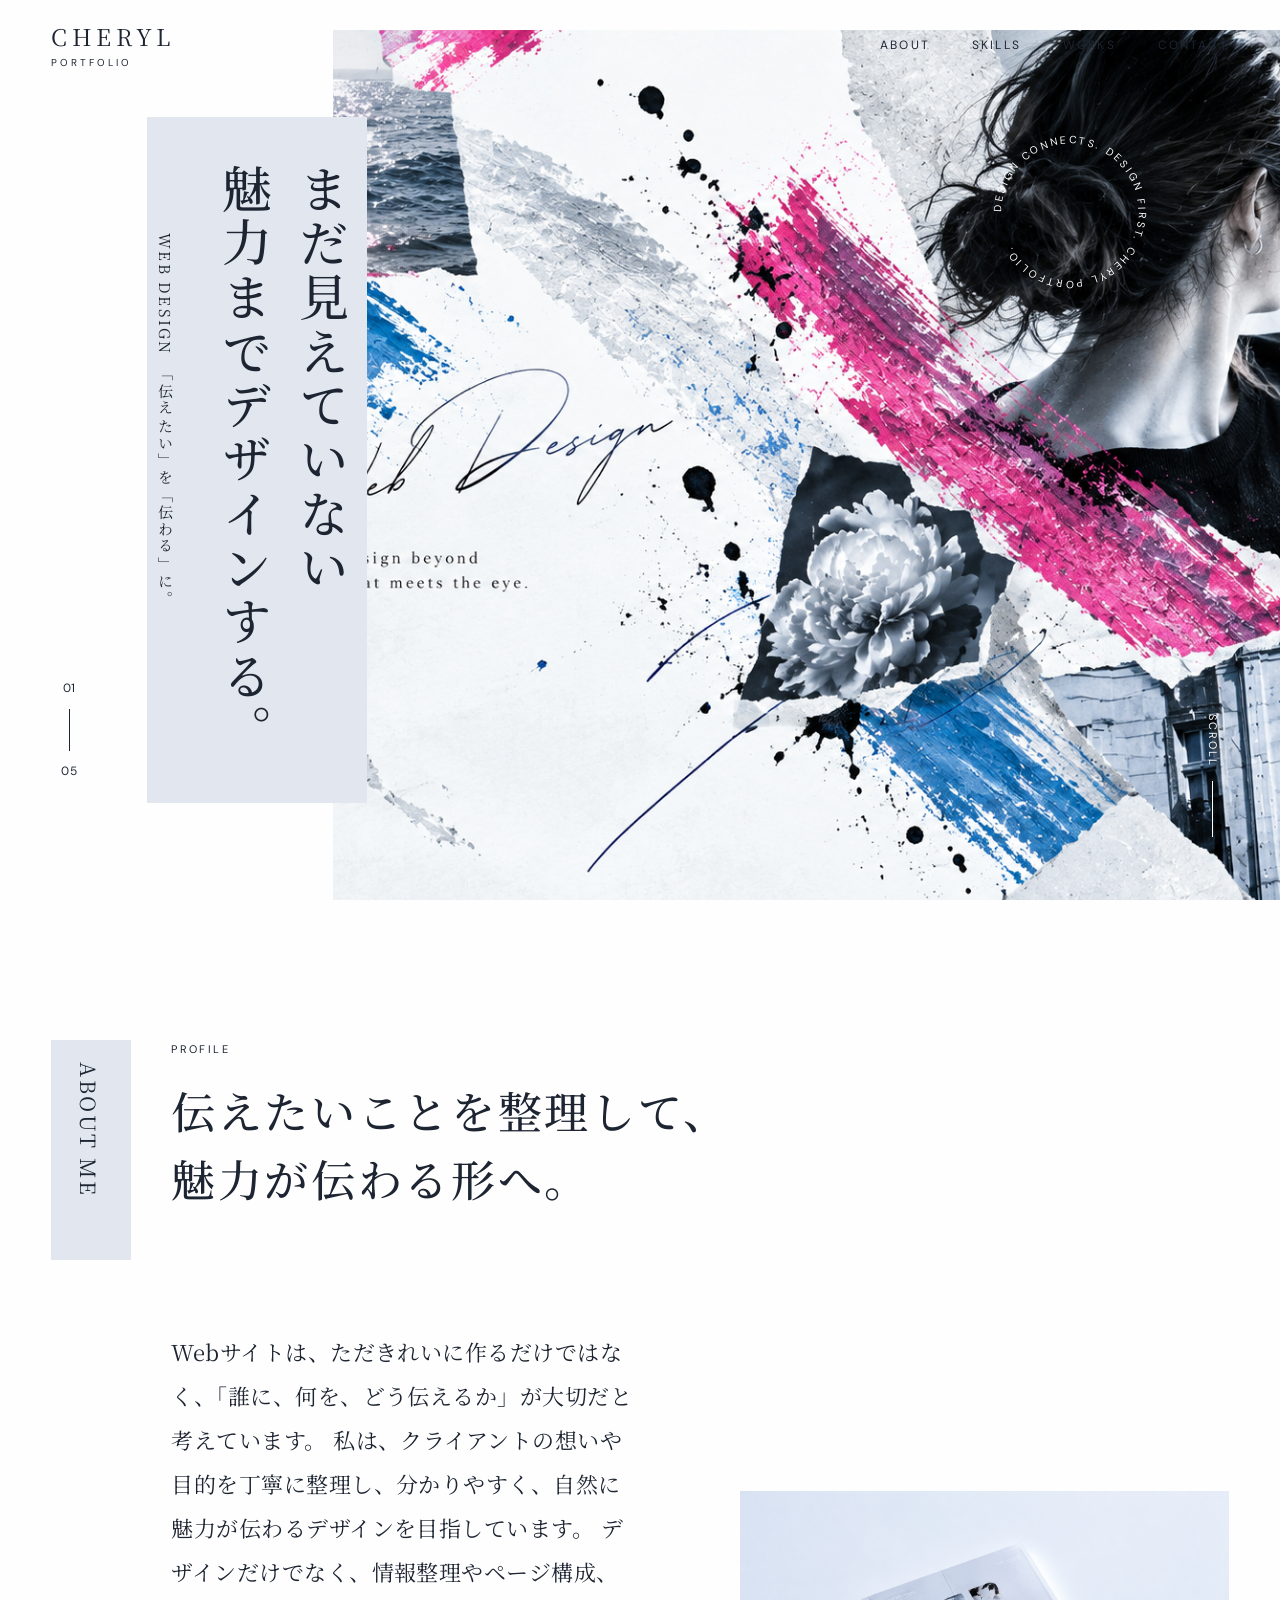
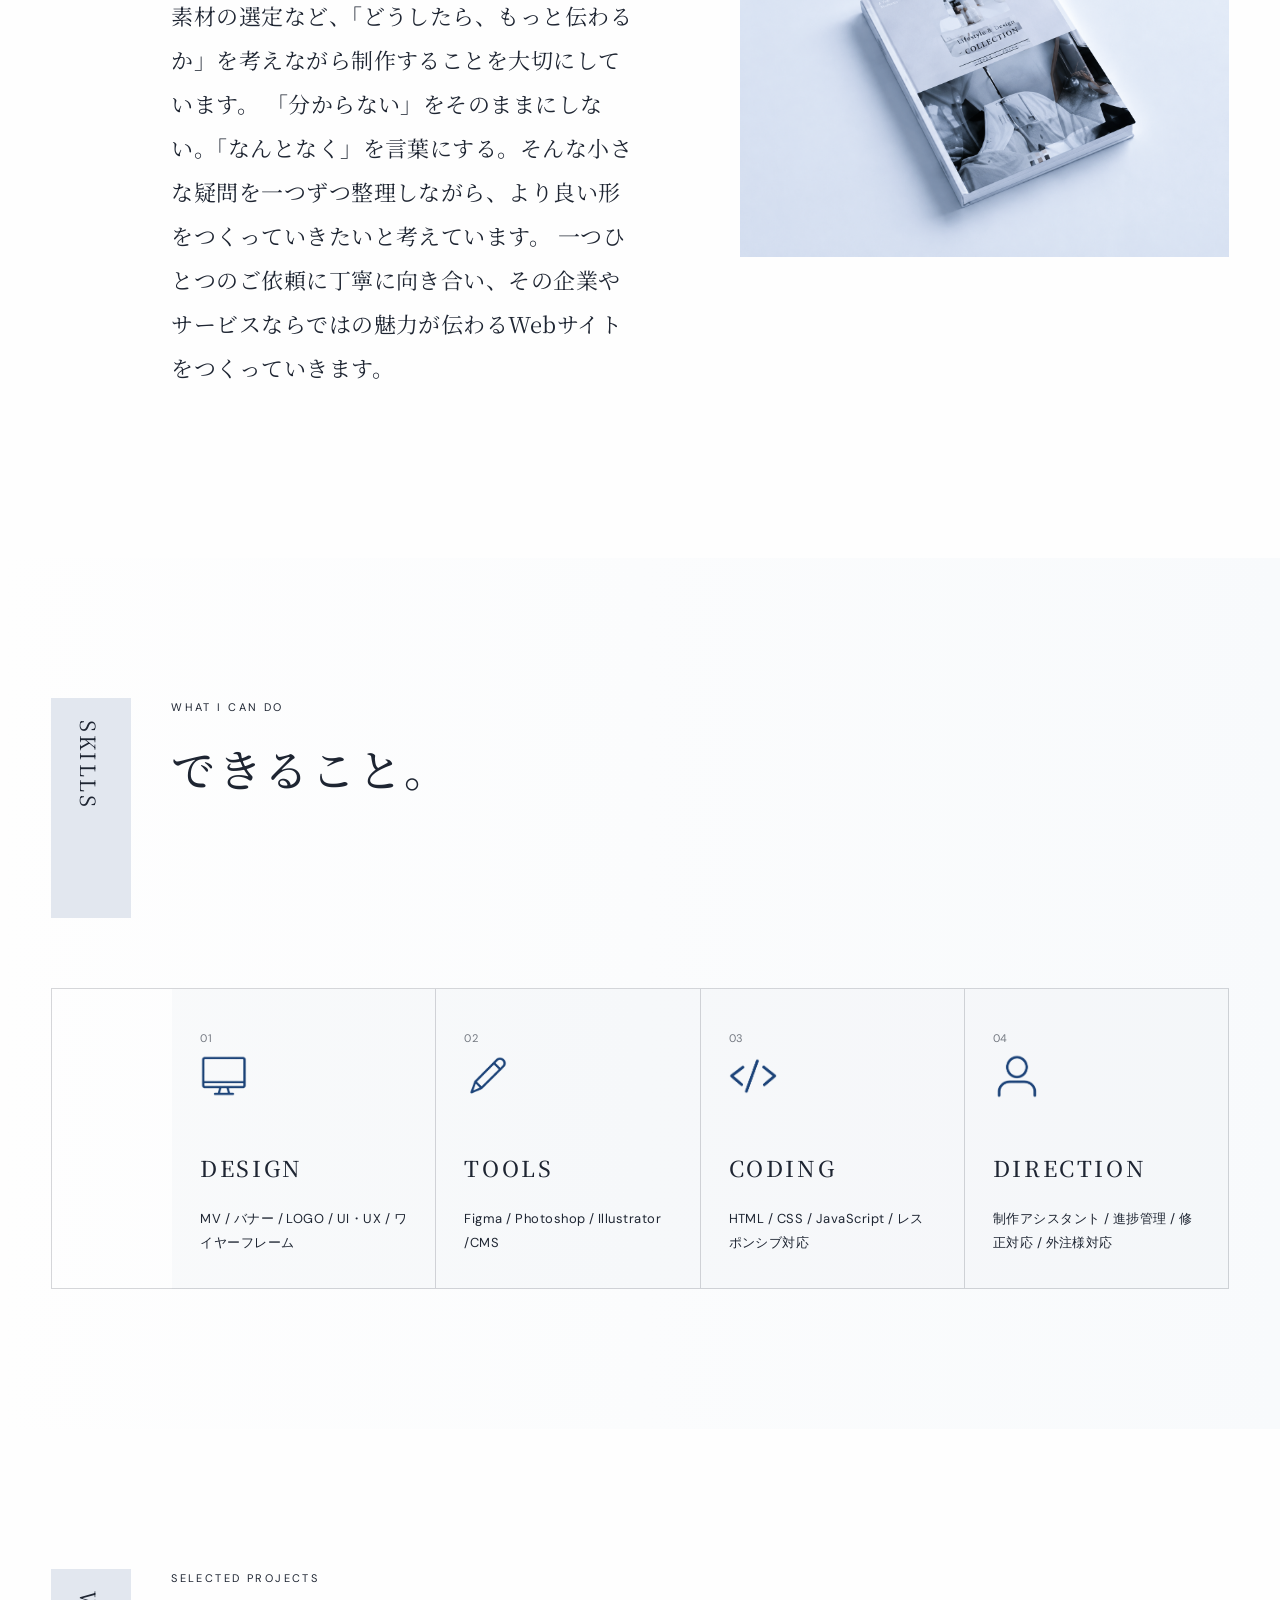
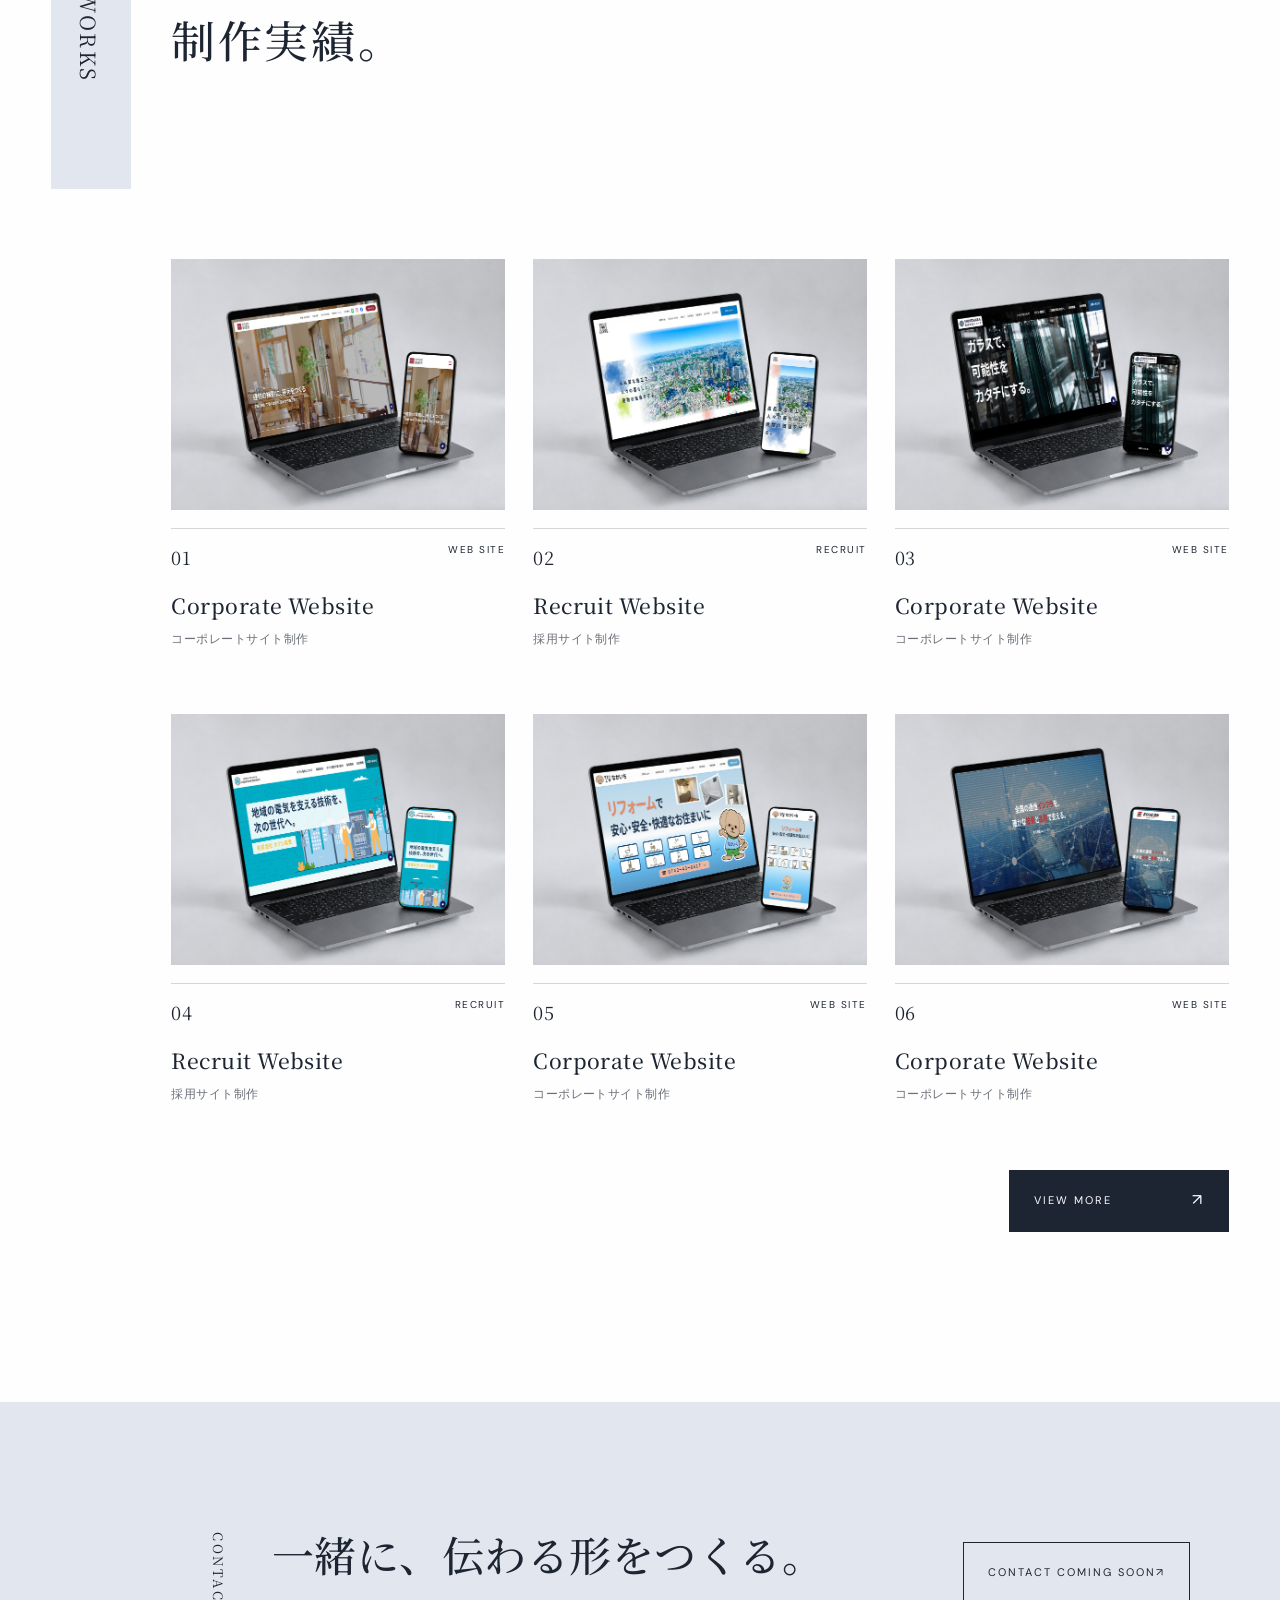
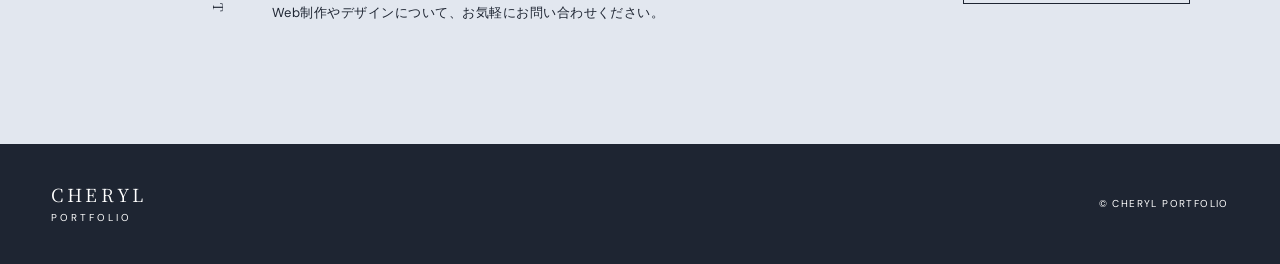
==== commit a303b71b: "Update portfolio" ====
--- a/index.html
+++ b/index.html
@@ -35,11 +35,11 @@
   <main>
   <section class="mv" id="top">
   <div class="mv__image-wrap">
-    <img class="mv__image" src="assets/images/mainMV.png" alt="メインビジュアル">
+    <img class="mv__image" src="assets/images/mainMV2.png" alt="メインビジュアル">
   </div>
 
   <div class="mv__copy-panel">
-    <p class="mv__eyebrow vertical-text">WEB DESIGN</p>
+    <p class="mv__eyebrow vertical-text">WEB DESIGN　「伝えたい」を「伝わる」に。</p>
     <h1 class="mv__title vertical-text">
       まだ見えていない<br>
       魅力までデザインする。
@@ -69,12 +69,15 @@
     <section class="section about" id="about">
       <div class="section__head">
         <p class="section__label vertical-text">ABOUT ME</p>
-        <div><p class="section__kicker">PROFILE</p><h2>伝わるデザインを、<br>丁寧につくる。</h2></div>
+        <div><p class="section__kicker">PROFILE</p><h2>伝えたいことを整理して、<br>魅力が伝わる形へ。</h2></div>
       </div>
       <div class="about__grid">
         <div class="about__text">
-          <p class="lead">Webデザインを中心に、見る人にとって分かりやすく、伝えたい想いがきちんと届くデザインを大切にしています。</p>
-          <p>企業サイトや採用サイト、LP、バナーなど、目的やターゲットに合わせて情報を整理しながら、世界観と使いやすさの両立を目指しています。</p>
+          <p class="lead">Webサイトは、ただきれいに作るだけではなく、「誰に、何を、どう伝えるか」が大切だと考えています。
+            私は、クライアントの想いや目的を丁寧に整理し、分かりやすく、自然に魅力が伝わるデザインを目指しています。
+            デザインだけでなく、情報整理やページ構成、素材の選定など、「どうしたら、もっと伝わるか」を考えながら制作することを大切にしています。
+            「分からない」をそのままにしない。「なんとなく」を言葉にする。そんな小さな疑問を一つずつ整理しながら、より良い形をつくっていきたいと考えています。
+            一つひとつのご依頼に丁寧に向き合い、その企業やサービスならではの魅力が伝わるWebサイトをつくっていきます。</p>
         </div>
         <figure class="about__visual"><img src="assets/images/about.png" alt="プロフィールイメージ"></figure>
       </div>
@@ -99,7 +102,7 @@
         alt=""
       >
       <h3>DESIGN</h3>
-      <p>Webサイト / LP / バナー / UI・UX / ワイヤーフレーム</p>
+      <p>MV / バナー / LOGO / UI・UX / ワイヤーフレーム</p>
     </article>
 
     <article class="skill-card">
@@ -110,7 +113,7 @@
         alt=""
       >
       <h3>TOOLS</h3>
-      <p>Figma / Photoshop / Illustrator /CMS など</p>
+      <p>Figma / Photoshop / Illustrator /CMS</p>
     </article>
 
     <article class="skill-card">
@@ -131,8 +134,8 @@
         src="assets/images/icons/skill-other.png"
         alt=""
       >
-      <h3>OTHER</h3>
-      <p>企画 / 構成 / 情報整理 / クライアント対応</p>
+      <h3>DIRECTION</h3>
+      <p>制作アシスタント / 進捗管理 / 修正対応 / 外注様対応</p>
     </article>
 
   </div>
@@ -162,8 +165,8 @@
     <section class="contact" id="contact">
       <div class="contact__inner">
         <p class="contact__label">CONTACT</p>
-        <div><h2>お仕事のご依頼・<br>ご相談はこちら。</h2><p>Web制作やデザインについて、お気軽にお問い合わせください。</p></div>
-        <a class="contact__button" href="mailto:yourmail@example.com">CONTACT ME <span>↗</span></a>
+        <div><h2>一緒に、伝わる形をつくる。</h2><p>Web制作やデザインについて、お気軽にお問い合わせください。</p></div>
+        <a class="contact__button" href="mailto:yourmail@example.com">CONTACT COMING SOON <span>↗</span></a>
       </div>
     </section>
   </main>
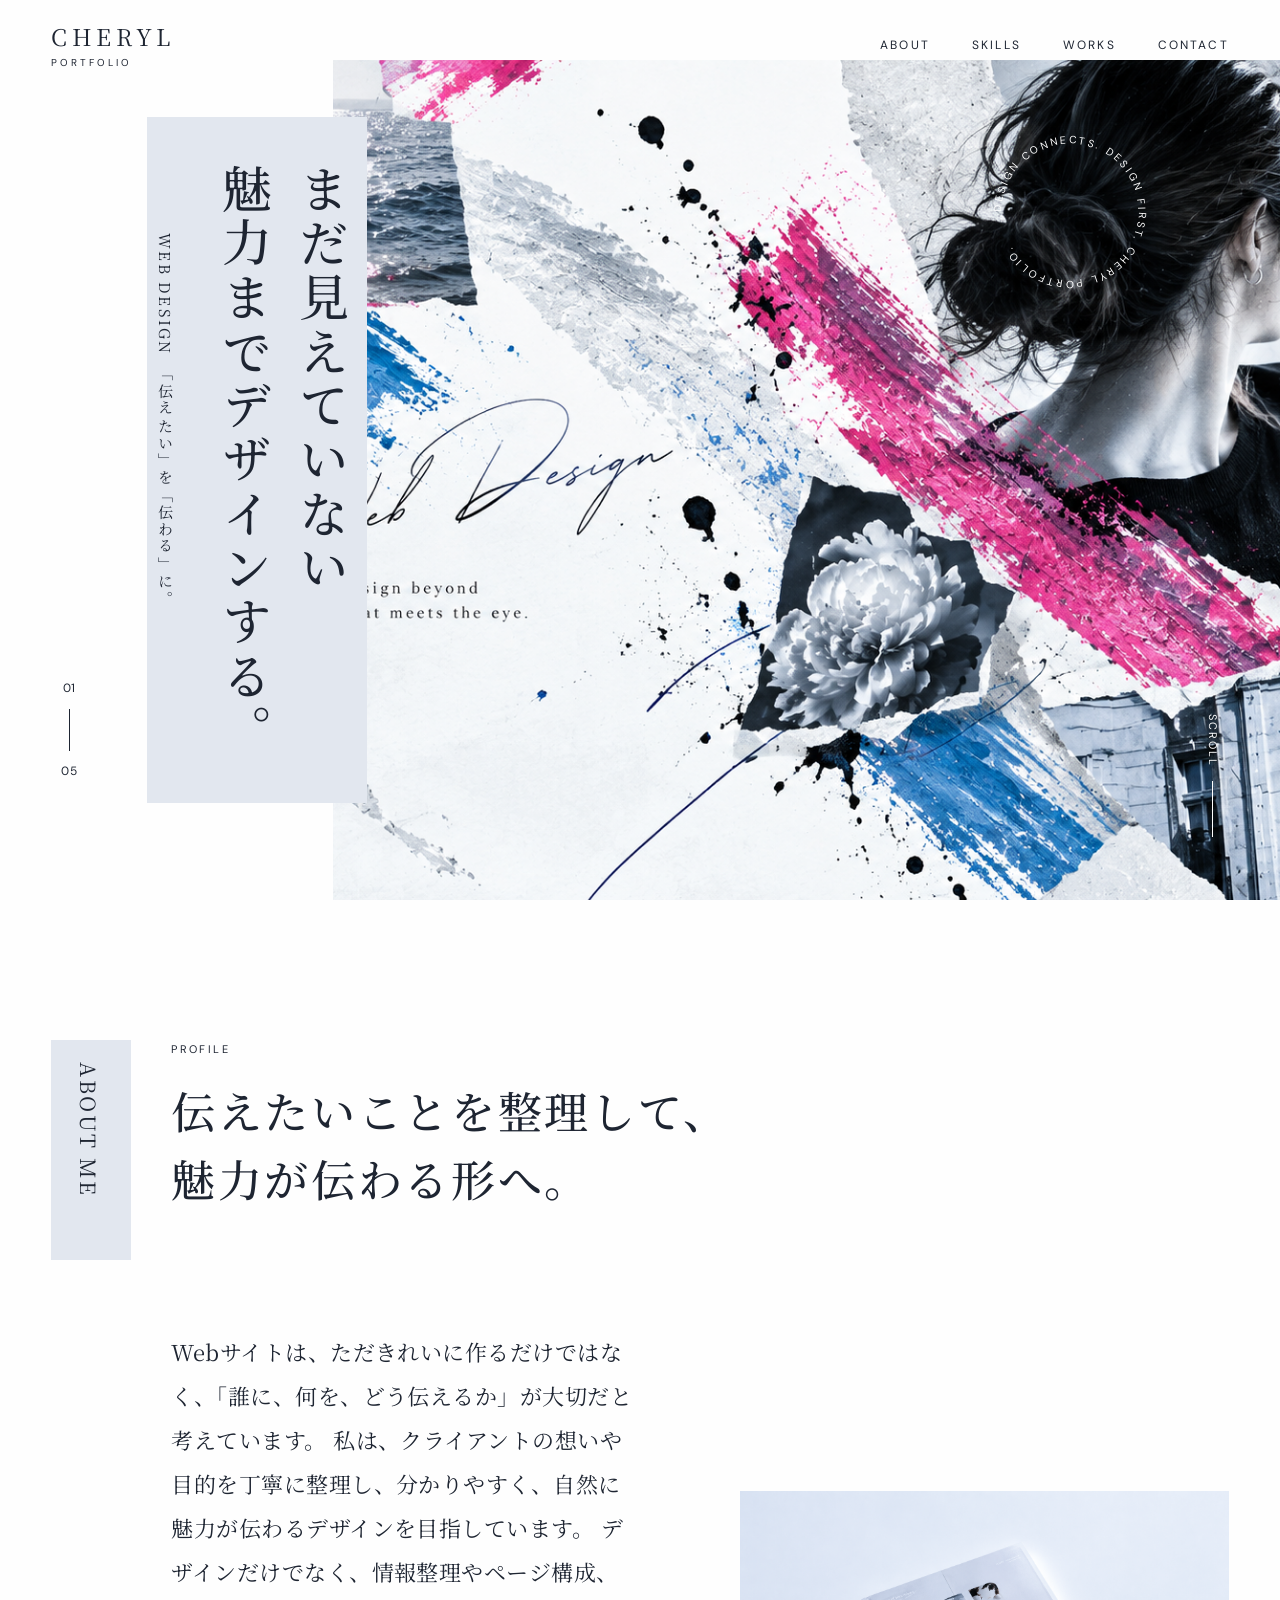
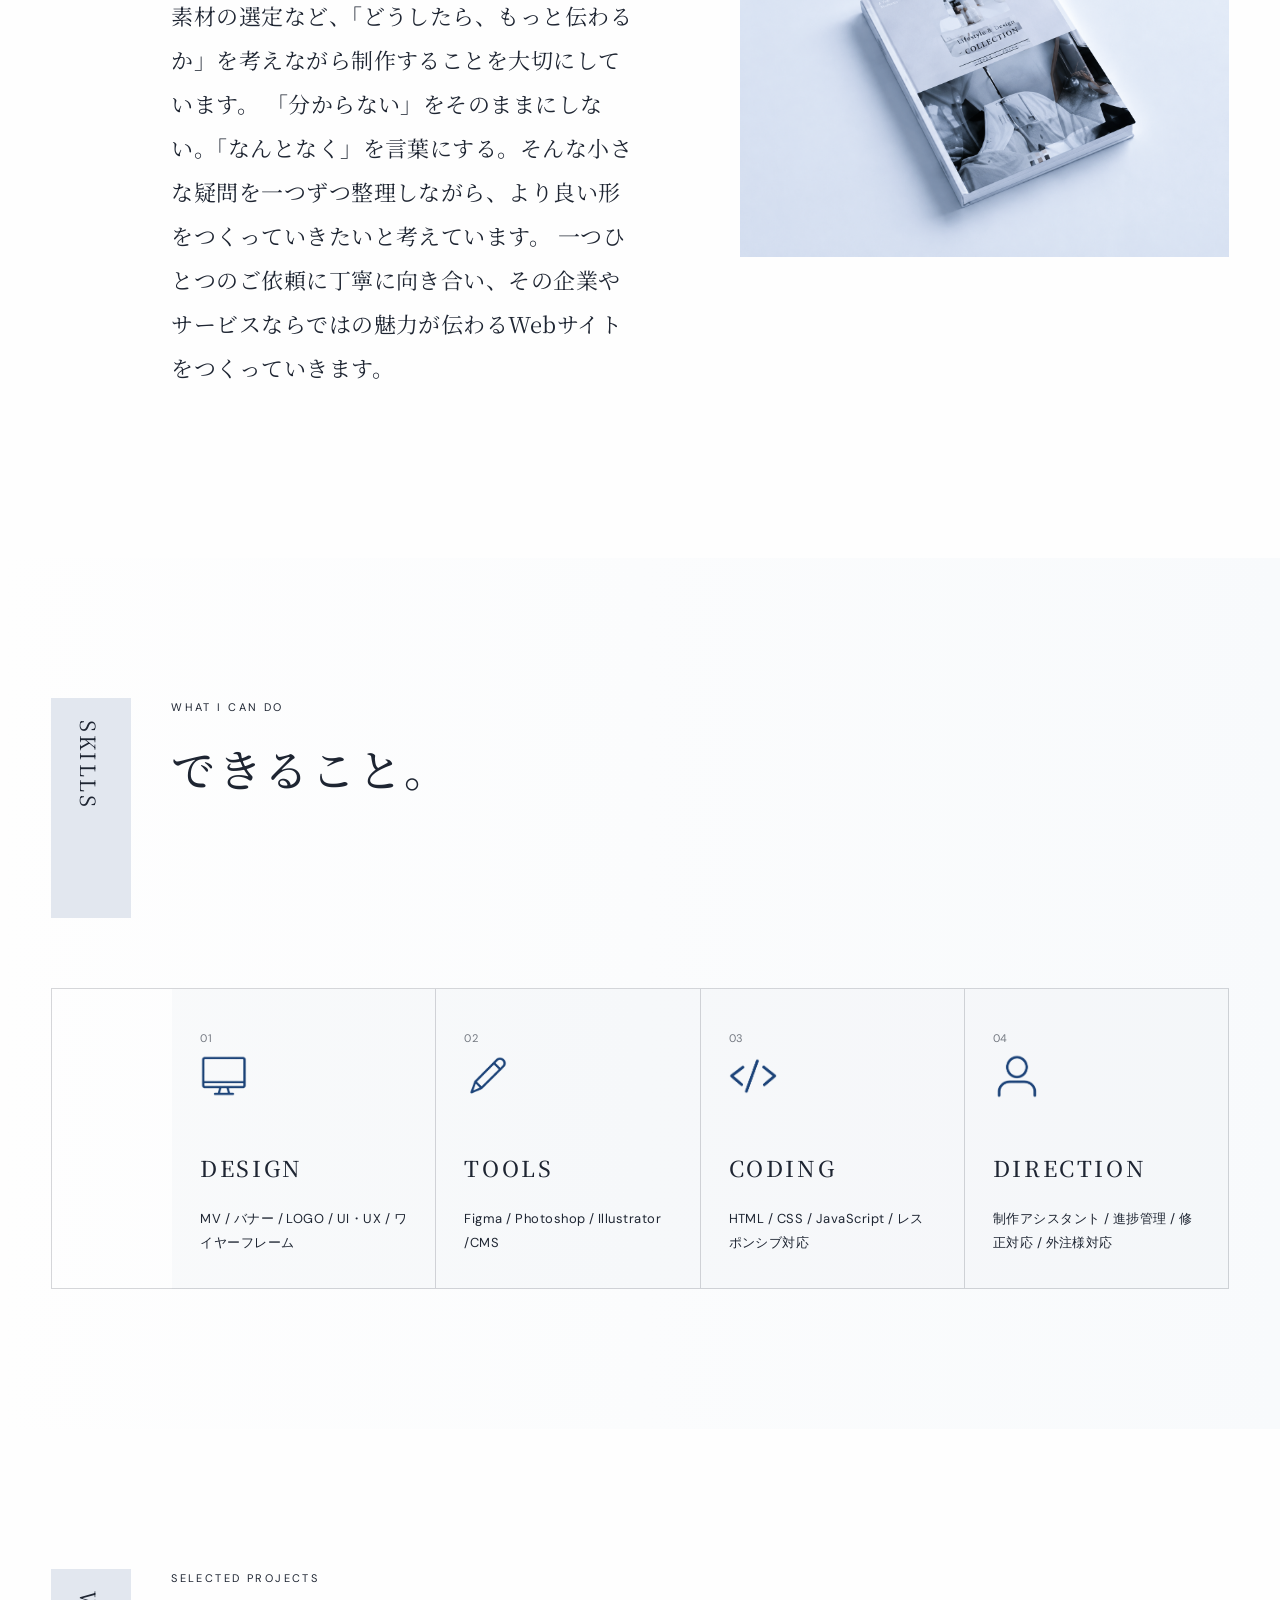
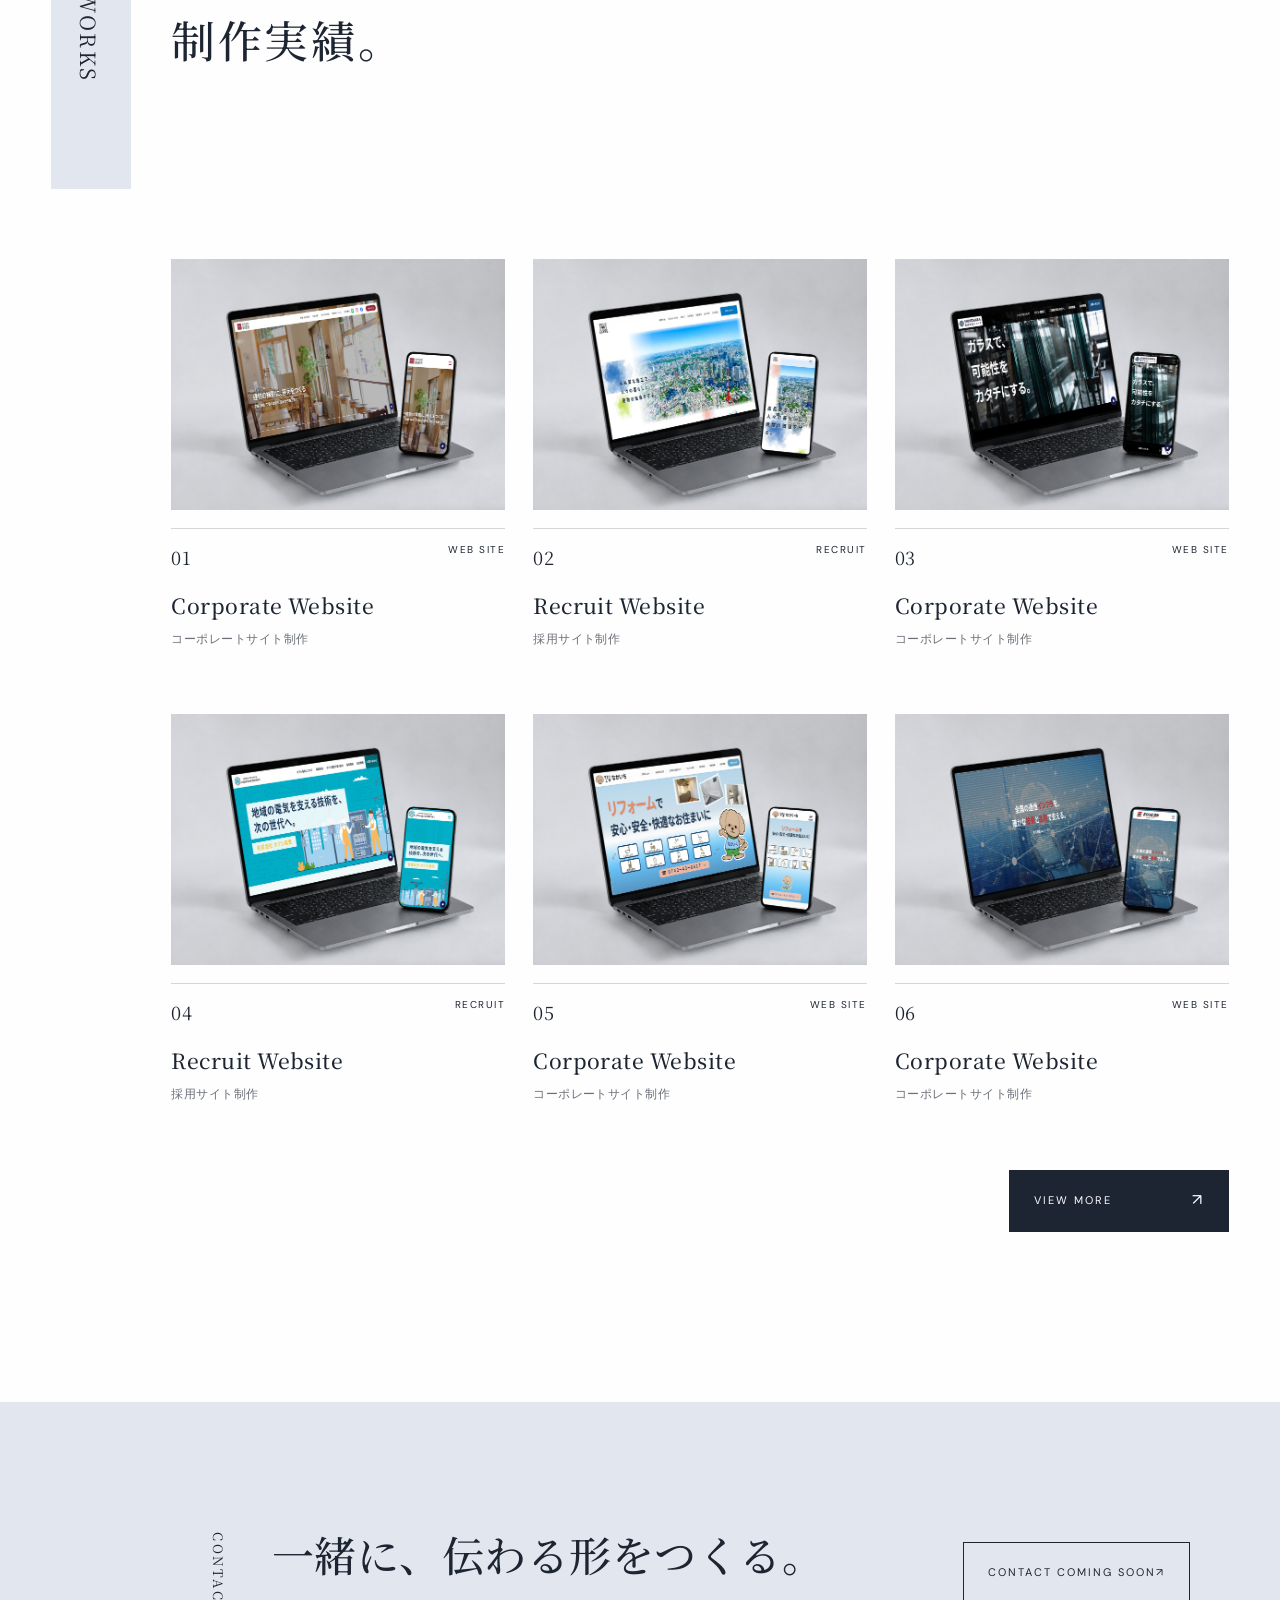
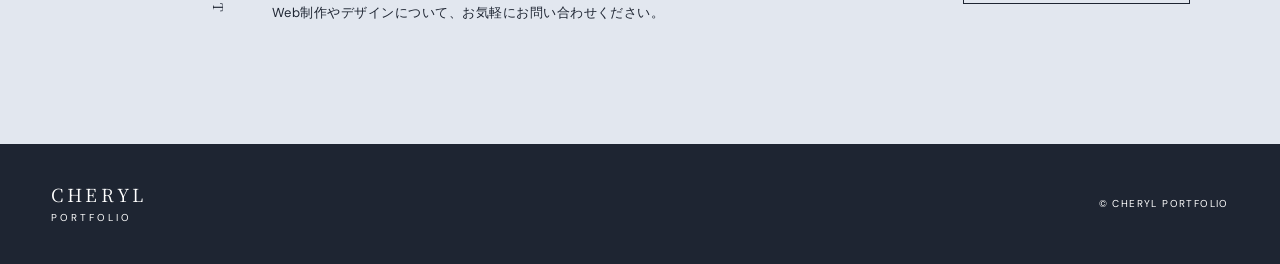
==== commit a4a81821: "Update portfolio" ====
--- a/index.html
+++ b/index.html
@@ -147,7 +147,7 @@
         <div><p class="section__kicker">SELECTED PROJECTS</p><h2>制作実績。</h2></div>
       </div>
       <div class="works__grid">
-        <a class="work-card" href="works/project-soukensya.html"><figure><img src="assets/images/works/soukensya/works-soukensya.jpg" alt="制作実績1"></figure><div class="work-card__meta"><span>01</span><small>WEB SITE</small></div><h3>Corporate Website</h3><p>コーポレートサイト制作</p></a>
+        <a class="work-card" href="works/project-soukensya.html"><figure><img src="assets/images/works/soukensya/works_soukensya.jpg" alt="制作実績1"></figure><div class="work-card__meta"><span>01</span><small>WEB SITE</small></div><h3>Corporate Website</h3><p>コーポレートサイト制作</p></a>
         <a class="work-card" href="works/project-soshu.html"><figure><img src="assets/images/works/soshu/works-soshu.jpg" alt="制作実績2"></figure><div class="work-card__meta"><span>02</span><small>RECRUIT</small></div><h3>Recruit Website</h3><p>採用サイト制作</p></a>
         <a class="work-card" href="works/project-shinohara.html"><figure><img src="assets/images/works/shinohara/works-shinohara.jpg" alt="制作実績3"></figure><div class="work-card__meta"><span>03</span><small>WEB SITE</small></div><h3>Corporate Website</h3><p>コーポレートサイト制作</p></a>
         <a class="work-card" href="works/project-hoashi.html"><figure><img src="assets/images/works/hoashi/works-hoashi.jpg" alt="制作実績4"></figure><div class="work-card__meta"><span>04</span><small>RECRUIT</small></div><h3>Recruit Website</h3><p>採用サイト制作</p></a>
--- a/style.css
+++ b/style.css
@@ -1,383 +1,458 @@
 :root{--ice:#E2E7EF;
-    --ink:#1E2532;
-    --white:#FEFEFE;
-    --line:rgba(30,37,50,.18);
-    --serif:"Noto Serif JP",serif;
-    --sans:"DM Sans",Arial,sans-serif}
+  --ink:#1E2532;
+  --white:#FEFEFE;
+  --line:rgba(30,37,50,.18);
+  --serif:"Noto Serif JP",serif;
+  --sans:"DM Sans",Arial,sans-serif
+}
 *{box-sizing:border-box}
 html{scroll-behavior:smooth}
-body{margin:0;color:var(--ink);
-    background:var(--white);
-    font-family:var(--sans);
-    line-height:1.8;
-    letter-spacing:.03em}
-    img{display:block;
-        width:100%}
-    a{color:inherit;
-        text-decoration:none}
-    figure,p,h1,h2,h3{margin:0}
-    section{scroll-margin-top:90px}
+body{
+  margin:0;
+  color:var(--ink);
+  background:var(--white);
+  font-family:var(--sans);
+  line-height:1.8;
+  letter-spacing:.03em
+}
+img{display:block;width:100%}
+
+a{color:inherit;
+  text-decoration:none
+}
+figure,p,h1,h2,h3{margin:0}
+section{scroll-margin-top:90px}
 
 .loader{position:fixed;
-    inset:0;
-    z-index:9999;
-    background:var(--ice);
-    display:grid;
-    place-items:center;
-    transition:opacity .7s ease,
-    visibility .7s ease}
-    .loader.is-hidden{
-        opacity:0;
-        visibility:hidden}
-    .loader__inner{text-align:center}
-    .loader__brand{font-family:var(--serif);
-        font-size:28px;
-        letter-spacing:.16em;
-        line-height:1.2}
-        .loader__brand span{
-            font-size:12px;
-            letter-spacing:.28em}
-        .loader__ring{
-            width:130px;
-            height:130px;
-            margin:42px auto 30px;
-            border:1px solid var(--ink);
-            border-radius:50%;
-            position:relative}
-            .loader__ring::after{
-                content:"";
-                position:absolute;
-                width:8px;
-                height:8px;
-                border-radius:50%;
-                background:var(--ink);
-                top:-4px;
-                left:61px;
-                animation:spinDot 1.5s linear infinite;
-                transform-origin:4px 69px}
-            .loader__text{
-                font-size:11px;
-                letter-spacing:.35em}
-            @keyframes spinDot{to{transform:rotate(360deg)}}
+  inset:0;
+  z-index:9999;
+  background:var(--ice);
+  display:grid;
+  place-items:center;
+  transition:opacity .7s ease,
+  visibility .7s ease
+}
+.loader.is-hidden{
+  opacity:0;
+  visibility:hidden
+}
+.loader__inner{text-align:center}
+.loader__brand{font-family:var(--serif);
+  font-size:28px;
+  letter-spacing:.16em;
+  line-height:1.2
+}
+.loader__brand span{
+  font-size:12px;
+  letter-spacing:.28em
+}
+.loader__ring{
+  width:130px;
+  height:130px;
+  margin:42px auto 30px;
+  border:1px solid var(--ink);
+  border-radius:50%;
+  position:relative
+}
+.loader__ring::after{
+  content:"";
+  position:absolute;
+  width:8px;
+  height:8px;
+  border-radius:50%;
+  background:var(--ink);
+  top:-4px;
+  left:61px;
+  animation:spinDot 1.5s linear infinite;
+  transform-origin:4px 69px
+}
+.loader__text{
+  font-size:11px;
+  letter-spacing:.35em
+}
+@keyframes spinDot{to{transform:rotate(360deg)}}
 .header{height:92px;padding:0 4vw;
-    display:flex;
-    align-items:center;
-    justify-content:space-between;
-    position:absolute;
-    inset:0 0 auto 0;
-    z-index:20}
+  display:flex;
+  align-items:center;
+  justify-content:space-between;
+  position:absolute;
+  inset:0 0 auto 0;
+  z-index:20
+}
 .brand{display:inline-flex;
     flex-direction:column;
-    line-height:1.1}
+    line-height:1.1
+}
 .brand__main{font-family:var(--serif);
     font-size:23px;
-    letter-spacing:.2em}
+    letter-spacing:.2em
+}
 .brand__sub{font-size:10px;
     letter-spacing:.3em;
-    margin-top:7px}
+    margin-top:7px
+}
 .nav{
     display:flex;
     gap:42px;
-    font-size:12px;letter-spacing:.18em}
+    font-size:12px;letter-spacing:.18em
+}
 .nav a{position:relative}
 .nav a::after{content:"";
-    position:absolute;
-    left:0;
-    bottom:-6px;
-    width:0;
-    height:1px;
-    background:currentColor;
-    transition:.3s}
+  position:absolute;
+  left:0;
+  bottom:-6px;
+  width:0;
+  height:1px;
+  background:currentColor;
+  transition:.3s}
 .nav a:hover::after{width:100%}
 
-
 .mv{min-height:760px;
-    height:100vh;
-    position:relative;
-    overflow:hidden;
-    background:var(--white)
+  height:100vh;
+  position:relative;
+  overflow:hidden;
+  background:var(--white)
 }
 .mv__image-wrap{
-    position:absolute;
-    right:0;
-    top:0;width:74%;height:100%
+  position:absolute;
+  right:0;
+  top:0;width:74%;height:100%
 }
 .mv__image{
-    height:100%;
-    margin-top:30px;
-    object-fit:cover
+  height:100%;
+  margin-top:60px;
+  object-fit:cover
 }
 .mv__copy-panel{
-    position:absolute;
-    left:11.5%;
-    top:13%;
-    width:220px;
-    min-height:520px;
-    padding:46px 34px;
-    background:var(--ice);
-    z-index:3;
-    display:flex;
-    gap:28px;
-    justify-content:center
+  position:absolute;
+  left:11.5%;
+  top:13%;
+  width:220px;
+  min-height:520px;
+  padding:46px 34px;
+  background:var(--ice);
+  z-index:3;
+  display:flex;
+  gap:28px;
+  justify-content:center
 }
 .vertical-text{writing-mode:vertical-rl;
-    text-orientation:mixed
+  text-orientation:mixed
 }
 .mv__title{font-family:var(--serif);
-    font-size:50px;
-    font-weight:500;
-    line-height:1.55;
-    letter-spacing:.08em
+  font-size:50px;
+  font-weight:500;
+  line-height:1.55;
+  letter-spacing:.08em
 }
 .mv__eyebrow{font-family:var(--serif);
-    font-size:15px;
-    letter-spacing:.15em;padding-top:70px}
+  font-size:15px;
+  letter-spacing:.15em;padding-top:70px
+  }
 .mv__circle{position:absolute;
-    right:9%;
-    top:13%;
-    width:190px;
-    height:190px;
-    z-index:4;
-    animation:rotateCircle 18s linear infinite
+  right:9%;
+  top:13%;
+  width:190px;
+  height:190px;
+  z-index:4;
+  animation:rotateCircle 18s linear infinite
 }
 .mv__circle svg{
-    width:100%;
-    height:100%
+  width:100%;
+  height:100%
 }
 .mv__circle text{font-family:var(--sans);
-    font-size:11px;
-    letter-spacing:2.8px;
-    fill:var(--white)
+  font-size:11px;
+  letter-spacing:2.8px;
+  fill:var(--white)
 }
 @keyframes rotateCircle{to{transform:rotate(360deg)}}
 .mv__index{
-    position:absolute;
-    left:4.8%;
-    bottom:13%;
-    display:flex;
-    flex-direction:column;
-    align-items:center;
-    gap:10px;
-    font-size:12px
+  position:absolute;
+  left:4.8%;
+  bottom:13%;
+  display:flex;
+  flex-direction:column;
+  align-items:center;
+  gap:10px;
+  font-size:12px
 }
 .mv__index i{
-    width:1px;
-    height:42px;
-    background:var(--ink)
+  width:1px;
+  height:42px;
+  background:var(--ink)
 }
 
 .scroll{
-    position:absolute;
-    right:4.5%;
-    bottom:7%;
-    color:var(--white);
-    writing-mode:vertical-rl;
-    font-size:11px;
-    letter-spacing:.18em;
-    display:flex;
-    align-items:center;
-    gap:14px}
+  position:absolute;
+  right:4.5%;
+  bottom:7%;
+  color:var(--white);
+  writing-mode:vertical-rl;
+  font-size:11px;
+  letter-spacing:.18em;
+  display:flex;
+  align-items:center;
+  gap:14px
+}
 .scroll span{
-    display:block;
-    width:1px;
-    height:56px;
-    background:var(--white)}
+  display:block;
+  width:1px;
+  height:56px;
+  background:var(--white)
+}
 .section{
-    padding:140px 4vw;
-    max-width:1440px;
-    margin:0 auto}
+  padding:140px 4vw;
+  max-width:1440px;
+  margin:0 auto
+}
 .section__head{
-    display:grid;
-    grid-template-columns:80px 1fr;
-    gap:40px;
-    margin-bottom:70px;
-    align-items:start}
+  display:grid;
+  grid-template-columns:80px 1fr;
+  gap:40px;
+  margin-bottom:70px;
+  align-items:start
+}
 .section__label{
-    background:var(--ice);min-height:220px;padding:22px 24px;font-family:var(--serif);font-size:21px;letter-spacing:.12em}
+  background:var(--ice);
+  min-height:220px;
+  padding:22px 24px;
+  font-family:var(--serif);
+  font-size:21px;
+  letter-spacing:.12em
+}
 .section__kicker{
-    font-size:11px;
-    letter-spacing:.22em;
-    margin-bottom:16px}
+  font-size:11px;
+  letter-spacing:.22em;
+  margin-bottom:16px
+}
 .section h2{
-    font-family:var(--serif);
-    font-weight:500;
-    font-size:44px;
-    line-height:1.55;
-    letter-spacing:.06em
+  font-family:var(--serif);
+  font-weight:500;
+  font-size:44px;
+  line-height:1.55;
+  letter-spacing:.06em
 }
 
 /* ABOUT SECTION */
 .about__grid{
-    display:grid;
-    grid-template-columns:1fr 1.05fr;
-    gap:8vw;
-    align-items:center;
-    padding-left:120px
+  display:grid;
+  grid-template-columns:1fr 1.05fr;
+  gap:8vw;
+  align-items:center;
+  padding-left:120px
 }
 .about__text{max-width:540px}
 .about__text .lead{
-    font-family:var(--serif);
-    font-size:22px;
-    line-height:2;
-    margin-bottom:28px
+  font-family:var(--serif);
+  font-size:22px;
+  line-height:2;
+  margin-bottom:28px
 }
 .about__visual{
-    aspect-ratio:4/3;
-    overflow:hidden}
+  aspect-ratio:4/3;
+  overflow:hidden
+}
 .about__visual img{
-        height:100%;
-        object-fit:cover
+  height:100%;
+  object-fit:cover
 }
 
 /* SKILLS SECTION */
 .skills{
-    background:linear-gradient(90deg,var(--white),#f8fafc)}
+  background:linear-gradient(90deg,var(--white),#f8fafc)}
 .skills__grid{
-    position: relative;
-    padding-left:120px;
-    display:grid;
-    grid-template-columns:repeat(4,1fr);
-    border-top:1px solid var(--line);
-    border-left:1px solid var(--line)}
+  position: relative;
+  padding-left:120px;
+  display:grid;
+  grid-template-columns:repeat(4,1fr);
+  border-top:1px solid var(--line);
+  border-left:1px solid var(--line)
+}
 .skills__grid::after {
-    content: "";
-    position: absolute;
-    left: 0;
-    bottom: 0;
-    width: 120px;
-    height: 1px;
-    background: var(--line);
+  content: "";
+  position: absolute;
+  left: 0;
+  bottom: 0;
+  width: 120px;
+  height: 1px;
+  background: var(--line);
 }
 .skill-card{
-    min-height:280px;
-    padding:34px 28px;
-    border-right:1px solid var(--line);
-    border-bottom:1px solid var(--line);
-    transition:.3s ease}
+  min-height:280px;
+  padding:34px 28px;
+  border-right:1px solid var(--line);
+  border-bottom:1px solid var(--line);
+  transition:.3s ease
+}
 .skill-card:hover{
-    background:var(--ice)}
+  background:var(--ice)}
 .skill-card__no{font-size:11px;opacity:.6}
 .skill-card h3{font-family:var(--serif);
-    font-size:22px;
-    font-weight:500;
-    margin:48px 0 20px;
-    letter-spacing:.12em}
+  font-size:22px;
+  font-weight:500;
+  margin:48px 0 20px;
+  letter-spacing:.12em
+}
 .skill-card p{font-size:13px}
 
 /* WORKS SECTION */
 .works__grid{
-    padding-left:120px;
-    display:grid;
-    grid-template-columns:repeat(3,1fr);
-    gap:64px 28px
+  padding-left:120px;
+  display:grid;
+  grid-template-columns:repeat(3,1fr);
+  gap:64px 28px
 }
 .work-card figure{
-    aspect-ratio:4/3;
-    overflow:hidden;
-    background:var(--ice)
+  aspect-ratio:4/3;
+  overflow:hidden;
+  background:var(--ice)
 }
 .work-card img{
-    height:100%;
-    object-fit:cover;
-    transition:transform .55s ease
+  height:100%;
+  object-fit:cover;
+  transition:transform .55s ease
 }
 .work-card:hover img{transform:scale(1.035)}
 .work-card__meta{
-    display:flex;
-    justify-content:space-between;
-    margin-top:18px;
-    padding-top:12px;
-    border-top:1px solid var(--line)
-}
-.work-card__meta span{font-family:var(--serif);font-size:18px}
-.work-card__meta small{font-size:10px;letter-spacing:.15em}
-.work-card h3{font-family:var(--serif);font-weight:500;font-size:21px;margin-top:14px}
-.work-card p{font-size:12px;opacity:.65;margin-top:4px}
+  display:flex;
+  justify-content:space-between;
+  margin-top:18px;
+  padding-top:12px;
+  border-top:1px solid var(--line)
+}
+.work-card__meta span{
+  font-family:var(--serif);
+  font-size:18px
+}
+.work-card__meta small{
+  font-size:10px;
+  letter-spacing:.15em
+}
+.work-card h3{font-family:var(--serif);
+  font-weight:500;
+  font-size:21px;
+  margin-top:14px
+}
+.work-card p{font-size:12px;
+  opacity:.65;
+  margin-top:4px
+}
+
 /* WORKS VIEW MORE */
 .works__more {
-    display: flex;
-    justify-content: flex-end;
-    margin-top: 64px;
+  display: flex;
+  justify-content: flex-end;
+  margin-top: 64px;
 }
 .works__button {
-    width: 220px;
-    height: 62px;
-    padding: 0 24px;
-    display: flex;
-    align-items: center;
-    justify-content: space-between;
-    background: #1E2532;
-    border: 1px solid #1E2532;
-    color: #FEFEFE;
-    font-size: 11px;
-    letter-spacing: .18em;
-    transition: .3s ease;
+  width: 220px;
+  height: 62px;
+  padding: 0 24px;
+  display: flex;
+  align-items: center;
+  justify-content: space-between;
+  background: #1E2532;
+  border: 1px solid #1E2532;
+  color: #FEFEFE;
+  font-size: 11px;
+  letter-spacing: .18em;
+  transition: .3s ease;
 }
 .works__button span {
-    font-size: 16px;
-    transition: transform .3s ease;
+  font-size: 16px;
+  transition: transform .3s ease;
 }
 /* hover */
 .works__button:hover {
-    background: #FEFEFE;
-    color: #1E2532;
+  background: #FEFEFE;
+  color: #1E2532;
 }
 .works__button:hover span {
-    transform: translate(3px, -3px);
+  transform: translate(3px, -3px);
 }
 /* CONTACT SECTION */
 .contact{
-    background:var(--ice);
-    padding:120px 5vw;
-    margin-top:30px
+  background:var(--ice);
+  padding:120px 5vw;
+  margin-top:30px
 }
 .contact__inner{
-    max-width:1100px;
-    margin:0 auto;
-    display:grid;
-    grid-template-columns:140px 1fr auto;
-    gap:42px;
-    align-items:center
-}
-.contact__label{writing-mode:vertical-rl;font-family:var(--serif);letter-spacing:.2em}
-.contact h2{font-family:var(--serif);font-weight:500;font-size:42px;line-height:1.55;margin-bottom:14px}
+  max-width:1100px;
+  margin:0 auto;
+  display:grid;
+  grid-template-columns:140px 1fr auto;
+  gap:42px;
+  align-items:center
+}
+.contact__label{writing-mode:vertical-rl;
+  font-family:var(--serif);
+  letter-spacing:.2em
+}
+.contact h2{font-family:var(--serif);
+  font-weight:500;
+  font-size:42px;
+  line-height:1.55;
+  margin-bottom:14px
+}
 .contact p{font-size:13px}
-.contact__button{min-width:220px;height:62px;border:1px solid var(--ink);display:flex;align-items:center;justify-content:space-between;padding:0 24px;font-size:11px;letter-spacing:.18em;transition:.3s}
+.contact__button{min-width:220px;
+  height:62px;
+  border:1px solid var(--ink);
+  display:flex;
+  align-items:center;
+  justify-content:space-between;
+  padding:0 24px;
+  font-size:11px;
+  letter-spacing:.18em;
+  transition:.3s
+}
 .contact__button:hover{background:var(--ink);color:var(--white)}
-.footer{background:var(--ink);color:var(--white);min-height:120px;padding:30px 4vw;display:flex;align-items:center;justify-content:space-between}
+.footer{background:var(--ink);
+  color:var(--white);
+  min-height:120px;
+  padding:30px 4vw;
+  display:flex;
+  align-items:center;
+  justify-content:space-between
+}
 .brand--footer .brand__main{font-size:18px}
 .footer p{font-size:10px;letter-spacing:.14em}
-.reveal{opacity:0;transform:translateY(24px);transition:opacity .8s ease,transform .8s ease}
+.reveal{opacity:0;
+  transform:translateY(24px);
+  transition:opacity .8s ease,transform .8s ease
+}
 .reveal.is-visible{opacity:1;transform:none}
 @media(max-width:980px){
-    .nav{gap:18px}
-    .mv__image-wrap{width:100%;opacity:.72}
-    .mv__copy-panel{left:7%;top:15%}
-    .section{padding:100px 5vw}
-    .about__grid,.skills__grid,.works__grid{padding-left:0}
-    .skills__grid{grid-template-columns:repeat(2,1fr)}
-    .works__grid{grid-template-columns:repeat(2,1fr)}
-    .contact__inner{grid-template-columns:1fr}
-    .contact__label{writing-mode:horizontal-tb}
+  .nav{gap:18px}
+  .mv__image-wrap{width:100%;opacity:.72}
+  .mv__copy-panel{left:7%;top:15%}
+  .section{padding:100px 5vw}
+  .about__grid,.skills__grid,.works__grid{padding-left:0}
+  .skills__grid{grid-template-columns:repeat(2,1fr)}
+  .works__grid{grid-template-columns:repeat(2,1fr)}
+  .contact__inner{grid-template-columns:1fr}
+  .contact__label{writing-mode:horizontal-tb}
 }
 @media(max-width:680px){
-    .header{height:72px}
-    .nav{display:none}
-    .mv{min-height:680px}
-    .mv__copy-panel{width:180px;min-height:430px;left:7%;top:18%;padding:30px 24px}
-    .mv__title{font-size:38px}
-    .mv__eyebrow{font-size:12px}
-    .mv__circle{width:130px;height:130px;right:5%;top:18%}
-    .section__head{grid-template-columns:54px 1fr;gap:20px}
-    .section__label{min-height:170px;padding:18px 14px;font-size:16px}
-    .section h2,.contact h2{font-size:32px}
-    .about__grid{grid-template-columns:1fr}
-    .skills__grid,.works__grid{grid-template-columns:1fr}
-    .skill-card{min-height:auto}
-    .mv__image-wrap {
+  .header{height:72px}
+  .nav{display:none}
+  .mv{min-height:680px}
+  .mv__copy-panel{width:180px;min-height:430px;left:7%;top:18%;padding:30px 24px}
+  .mv__title{font-size:38px}
+  .mv__eyebrow{font-size:12px}
+  .mv__circle{width:130px;height:130px;right:5%;top:18%}
+  .section__head{grid-template-columns:54px 1fr;gap:20px}
+  .section__label{min-height:170px;padding:18px 14px;font-size:16px}
+  .section h2,.contact h2{font-size:32px}
+  .about__grid{grid-template-columns:1fr}
+  .skills__grid,.works__grid{grid-template-columns:1fr}
+  .skill-card{min-height:auto}
+  .mv__image-wrap {
     width: 100%;
     height: 100%;
-    opacity: 1;}
+    opacity: 1;
+  }
     /* .mv__image {
     width: 100%;
     height: 100%;
@@ -400,17 +475,17 @@
 
 }
 .skill-card__icon {
-    display: block;
-    width: 48px;
-    height: 48px;
-    object-fit: contain;
-    margin: 0 0 24px;
+  display: block;
+  width: 48px;
+  height: 48px;
+  object-fit: contain;
+  margin: 0 0 24px;
 }
 .skills__grid .skill-card {
-    background: rgba(231, 233, 238, 0.25);
+  background: rgba(231, 233, 238, 0.25);
 }
 /* =========================================
-   WORKS ARCHIVE PAGE
+  WORKS ARCHIVE PAGE
 ========================================= */
 
 .works-page {
@@ -420,7 +495,7 @@
 
 
 /* -----------------------------------------
-   PAGE INTRO
+  PAGE INTRO
 ----------------------------------------- */
 
 .works-page__intro {
@@ -480,7 +555,7 @@
 
 
 /* -----------------------------------------
-   ARCHIVE
+  ARCHIVE
 ----------------------------------------- */
 
 .works-archive {
@@ -503,7 +578,7 @@
 
 
 /* -----------------------------------------
-   CARD
+  CARD
 ----------------------------------------- */
 
 .archive-card {
@@ -549,7 +624,7 @@
 
 
 /* -----------------------------------------
-   CARD INFORMATION
+  CARD INFORMATION
 ----------------------------------------- */
 
 .archive-card__info {
@@ -631,7 +706,7 @@
 
 
 /* -----------------------------------------
-   BACK
+  BACK
 ----------------------------------------- */
 
 .works-page__back {
@@ -664,7 +739,7 @@
 
 
 /* =========================================
-   TABLET
+  TABLET
 ========================================= */
 
 @media (max-width: 960px) {
@@ -689,7 +764,7 @@
 
 
 /* =========================================
-   SMARTPHONE
+  SMARTPHONE
 ========================================= */
 
 @media (max-width: 680px) {
@@ -796,7 +871,7 @@
 
 
 /* =========================================
-   SMALL SMARTPHONE
+  SMALL SMARTPHONE
 ========================================= */
 
 @media (max-width: 480px) {
@@ -808,7 +883,6 @@
 
   .works-archive__grid {
     grid-template-columns: 1fr;
-
     row-gap: 52px;
   }
 
@@ -837,8 +911,7 @@
 }
 
 /* =========================================================
-   SP RESPONSIVE ADJUSTMENTS
-   ※ MVの見た目は既存デザインを維持するため、この追加CSSでは触れていません。
+  SP RESPONSIVE ADJUSTMENTS
 ========================================================= */
 
 /* ---------- TABLET / SMALL DESKTOP ---------- */
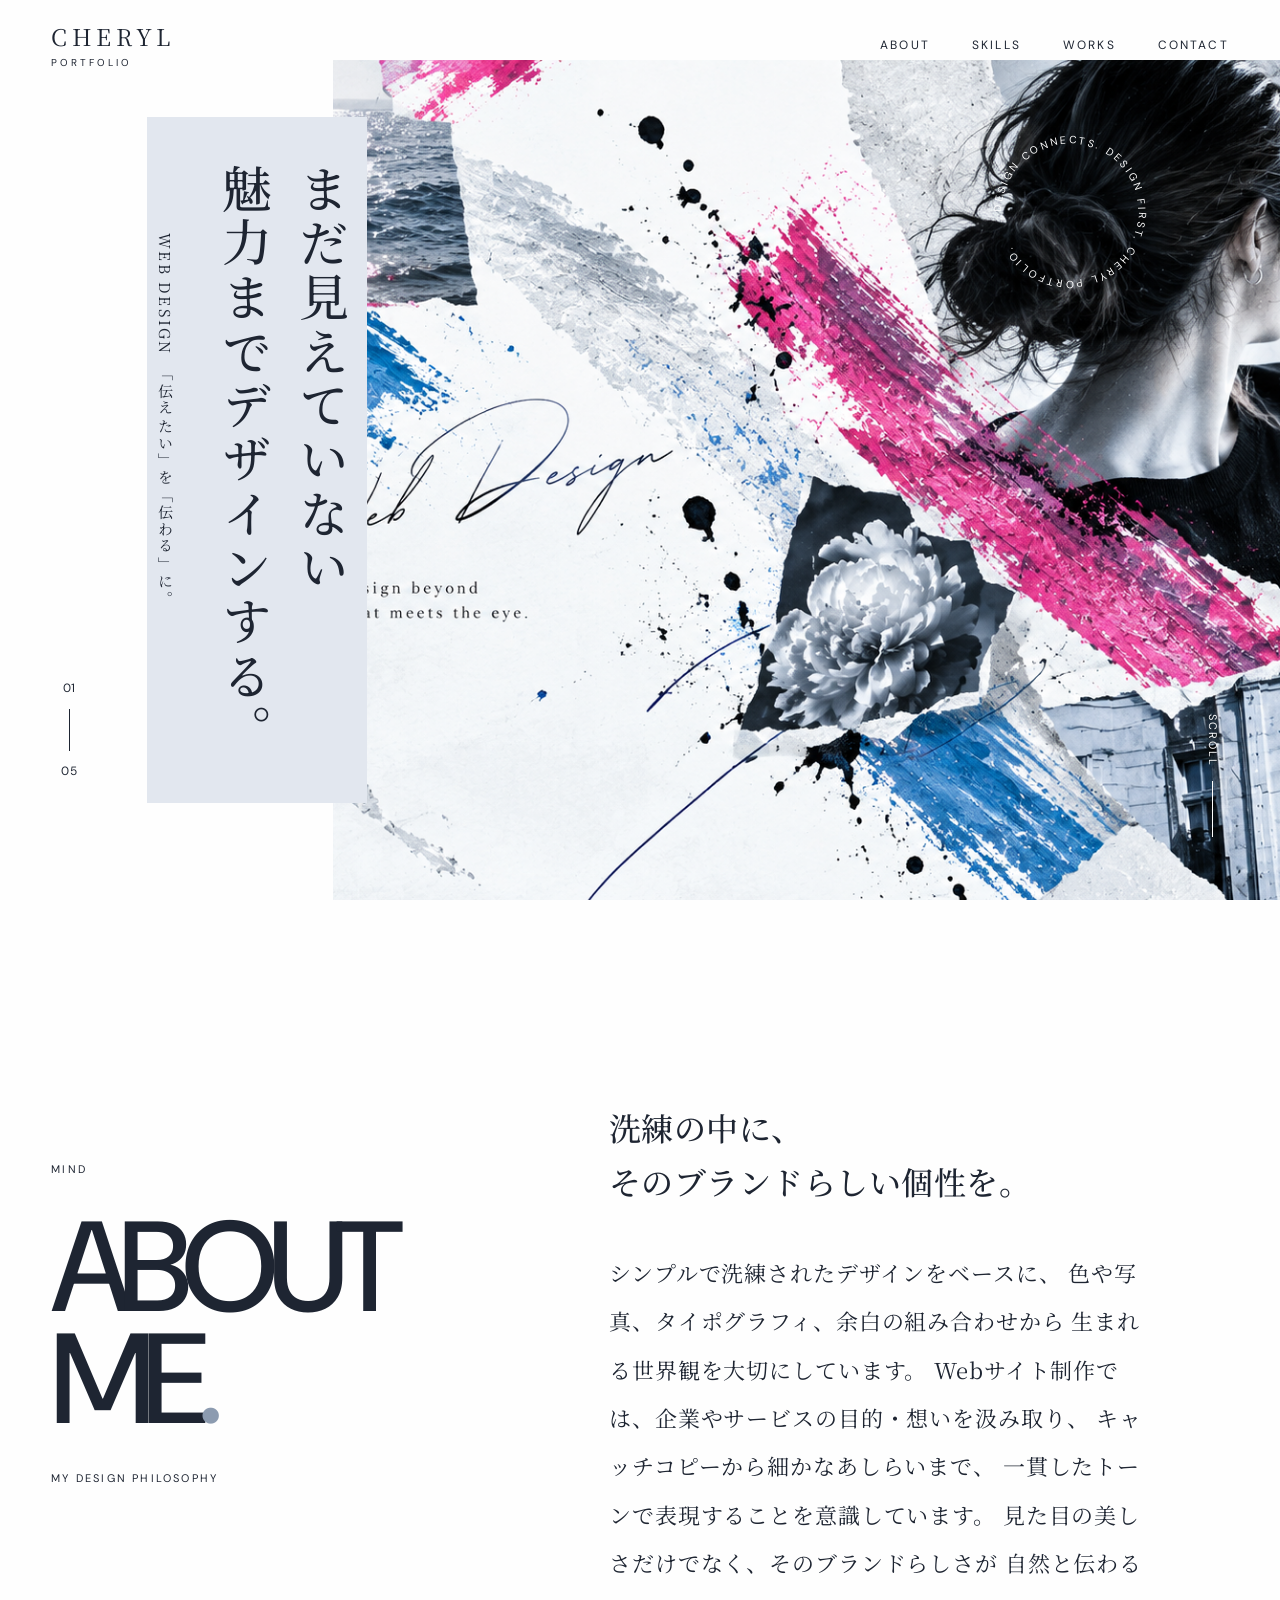
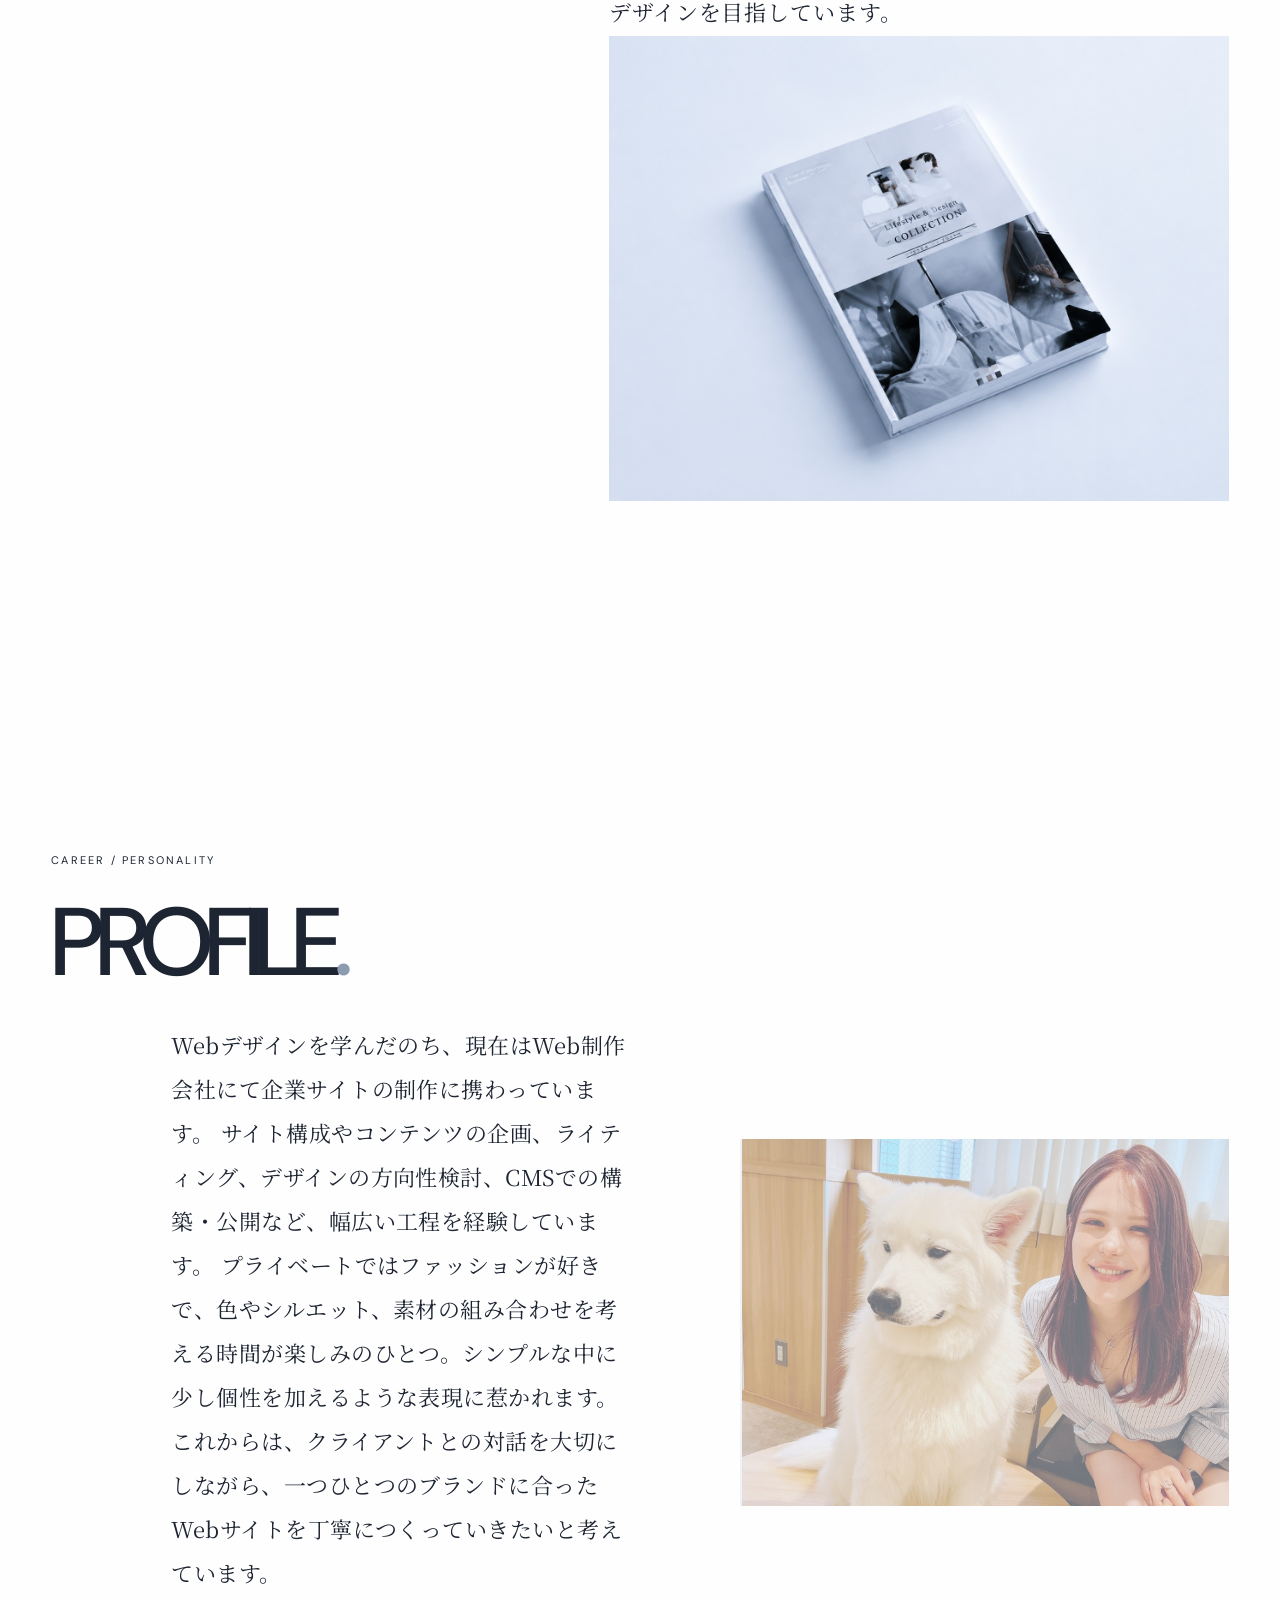
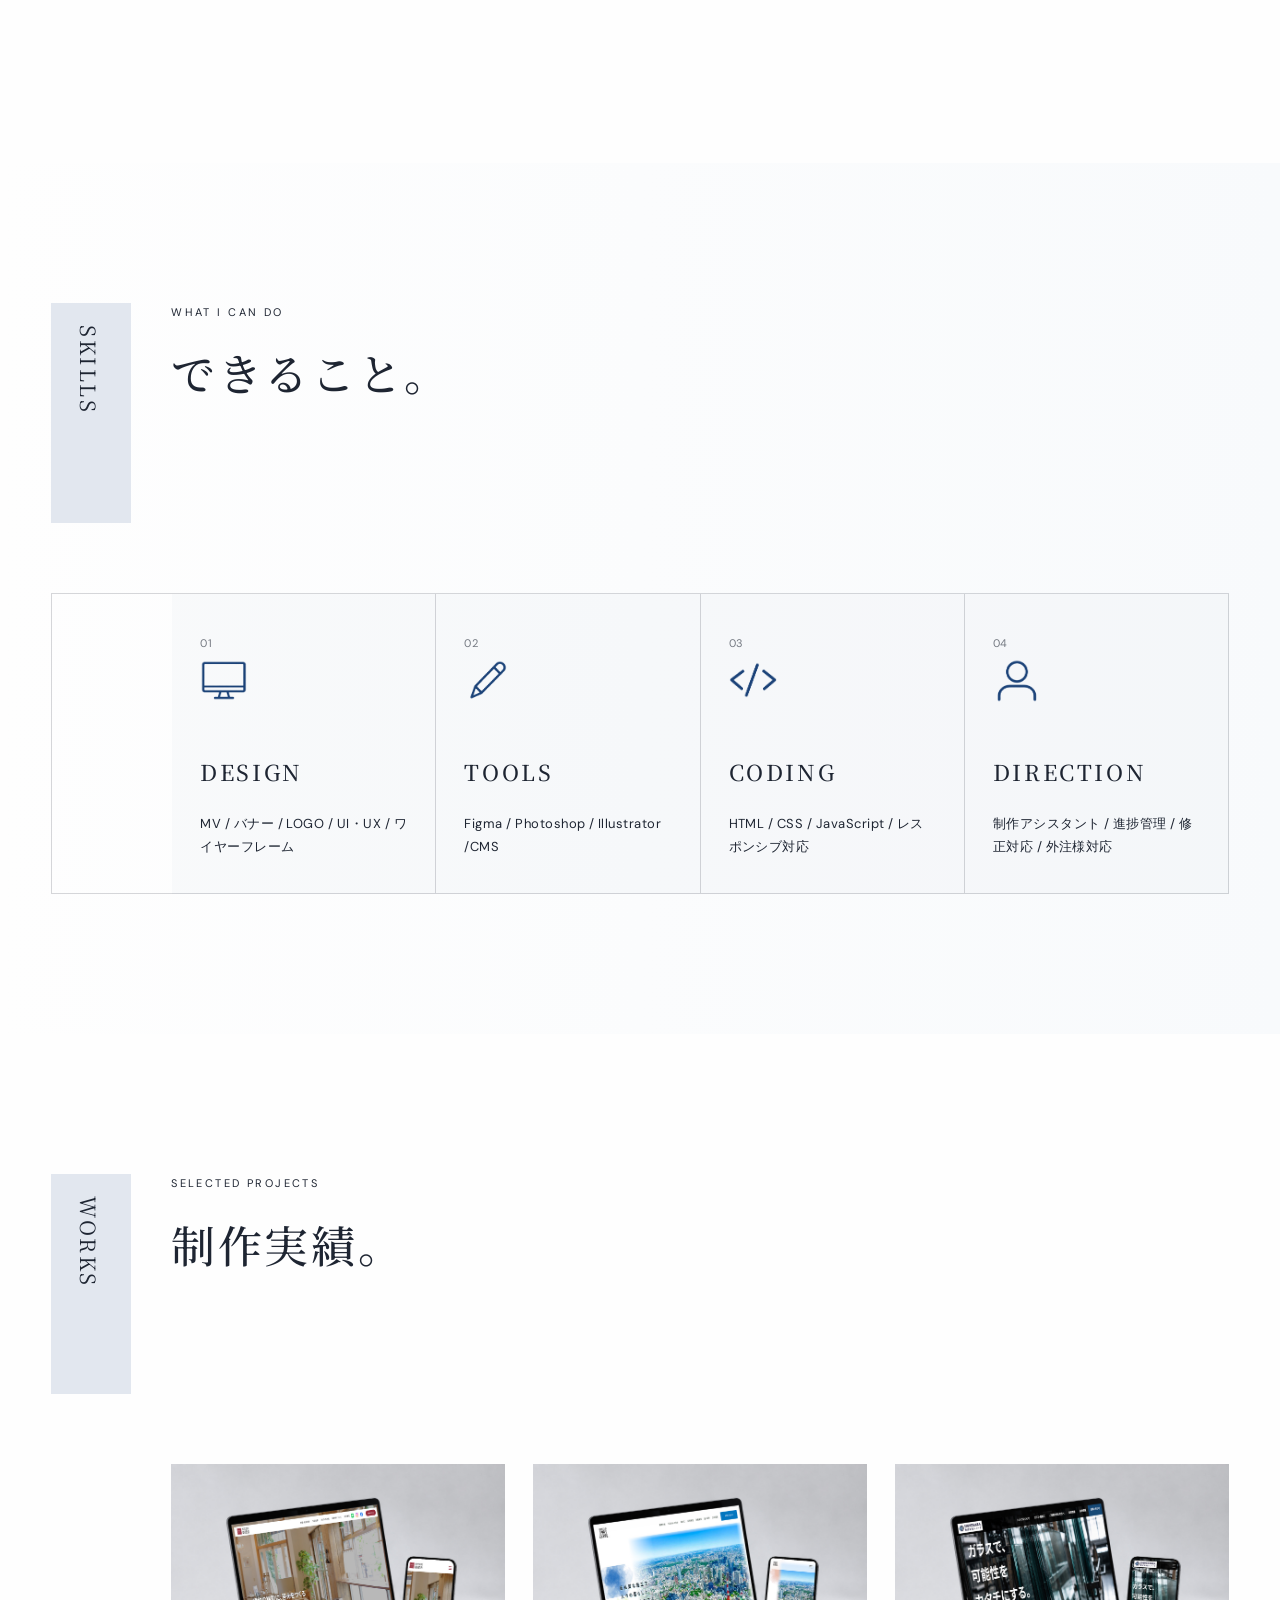
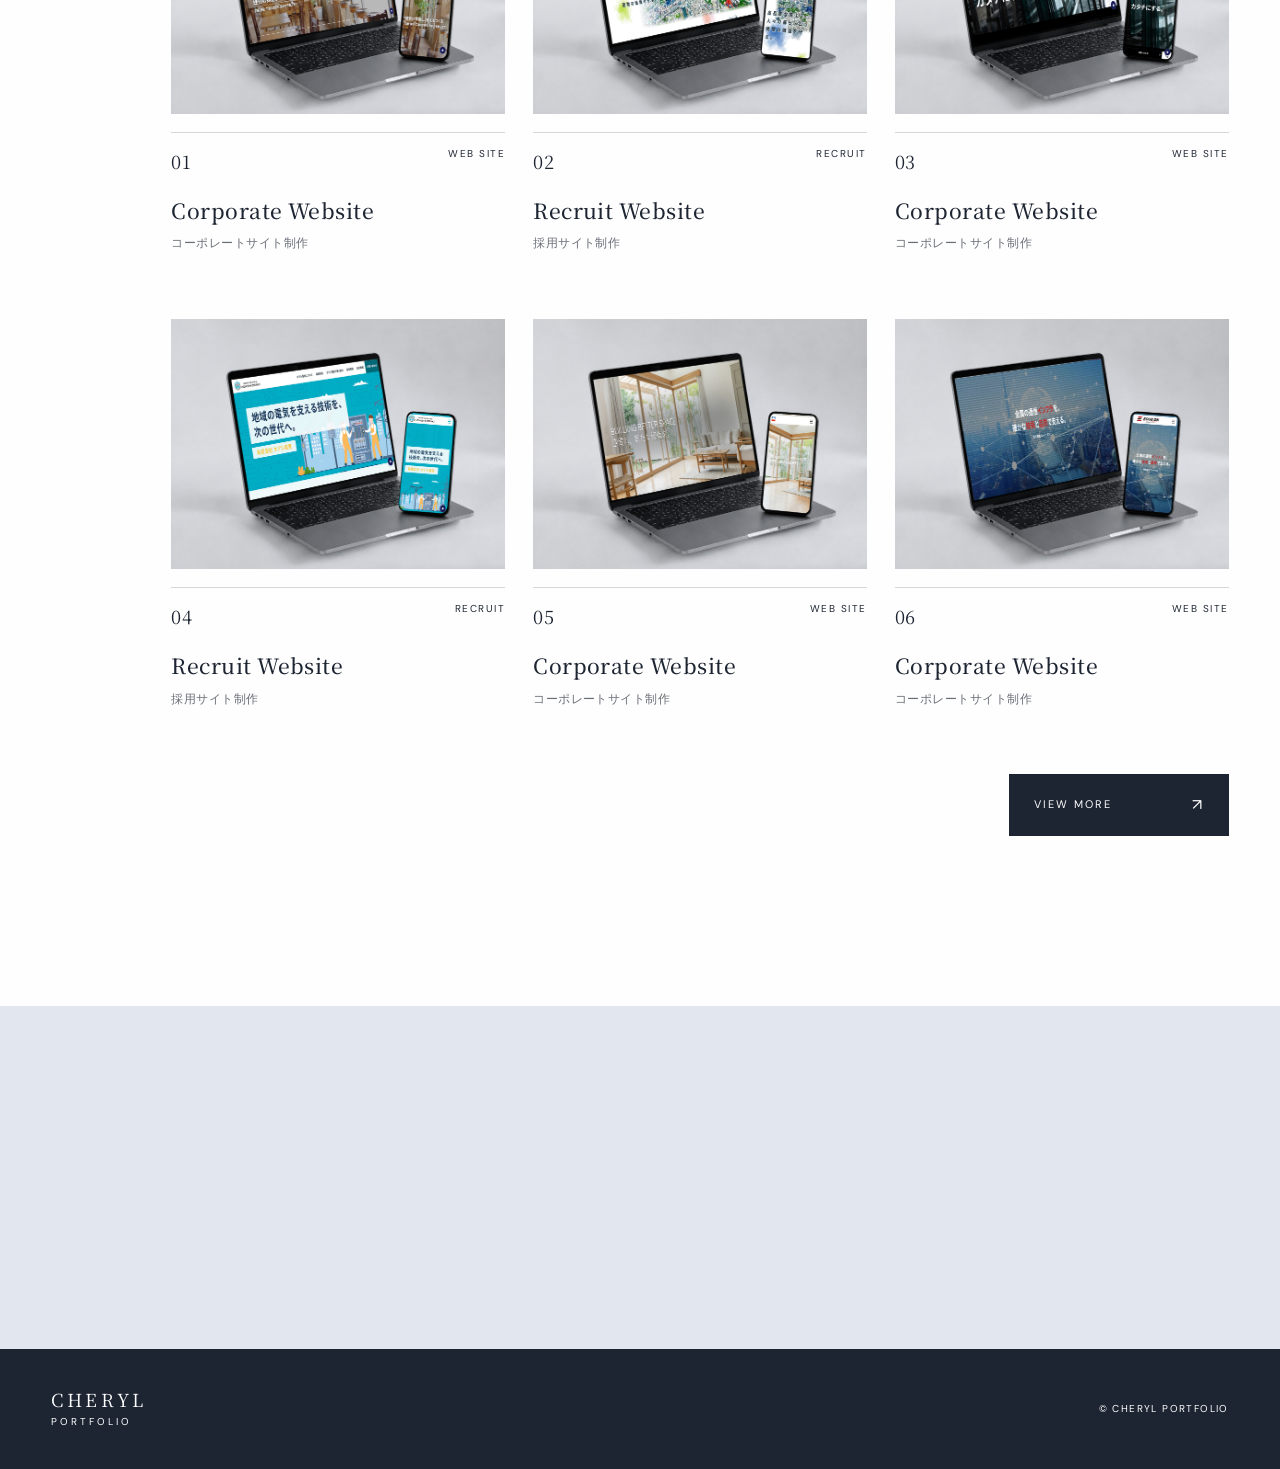
==== commit d1e8d53f: "Update portfolio" ====
--- a/index.html
+++ b/index.html
@@ -66,21 +66,63 @@
 
   <a class="scroll" href="#about">SCROLL<span></span></a>
 </section>
-    <section class="section about" id="about">
-      <div class="section__head">
-        <p class="section__label vertical-text">ABOUT ME</p>
-        <div><p class="section__kicker">PROFILE</p><h2>伝えたいことを整理して、<br>魅力が伝わる形へ。</h2></div>
-      </div>
-      <div class="about__grid">
-        <div class="about__text">
-          <p class="lead">Webサイトは、ただきれいに作るだけではなく、「誰に、何を、どう伝えるか」が大切だと考えています。
-            私は、クライアントの想いや目的を丁寧に整理し、分かりやすく、自然に魅力が伝わるデザインを目指しています。
-            デザインだけでなく、情報整理やページ構成、素材の選定など、「どうしたら、もっと伝わるか」を考えながら制作することを大切にしています。
-            「分からない」をそのままにしない。「なんとなく」を言葉にする。そんな小さな疑問を一つずつ整理しながら、より良い形をつくっていきたいと考えています。
-            一つひとつのご依頼に丁寧に向き合い、その企業やサービスならではの魅力が伝わるWebサイトをつくっていきます。</p>
-        </div>
+  <section class="section about about--editorial" id="about">
+  <div class="about-editorial">
+
+    <!-- 左：大きなタイポグラフィ -->
+    <div class="about-editorial__heading">
+      <p class="about-editorial__label">MIND</p>
+      <h2 class="about-editorial__title">
+        ABOUT<br>ME<span class="about-editorial__dot">.</span>
+      </h2>
+      <p class="about-editorial__sub">MY DESIGN PHILOSOPHY</p>
+    </div>
+
+    <div class="about-editorial__content">
+      <h3>
+        洗練の中に、<br>
+        そのブランドらしい個性を。
+      </h3>
+
+      <p class="about-editorial__description">
+        シンプルで洗練されたデザインをベースに、
+        色や写真、タイポグラフィ、余白の組み合わせから
+        生まれる世界観を大切にしています。
+        Webサイト制作では、企業やサービスの目的・想いを汲み取り、
+        キャッチコピーから細かなあしらいまで、
+        一貫したトーンで表現することを意識しています。
+        見た目の美しさだけでなく、そのブランドらしさが
+        自然と伝わるデザインを目指しています。
+      </p>
+        
         <figure class="about__visual"><img src="assets/images/about.png" alt="プロフィールイメージ"></figure>
       </div>
+      </div>
+    </section>
+    
+    <section class="section about profile-section" id="profile">
+  <div class="section__head">
+    </div>
+  <div class="profile-section__right">
+      <div class="profile-section__heading">
+        <p class="profile-section__label">CAREER / PERSONALITY</p>
+        <p class="profile-section__title">
+          PROFILE<span>.</span>
+        </p>
+  </div>  
+  <div class="about__grid">
+    <div class="about__text">
+      <p class="lead">
+        Webデザインを学んだのち、現在はWeb制作会社にて企業サイトの制作に携わっています。
+        サイト構成やコンテンツの企画、ライティング、デザインの方向性検討、CMSでの構築・公開など、幅広い工程を経験しています。
+        プライベートではファッションが好きで、色やシルエット、素材の組み合わせを考える時間が楽しみのひとつ。シンプルな中に少し個性を加えるような表現に惹かれます。
+        これからは、クライアントとの対話を大切にしながら、一つひとつのブランドに合ったWebサイトを丁寧につくっていきたいと考えています。
+      </p>
+      </div>
+        <figure class="about__visual"><img src="assets/images/profile.jpg" alt="プロフィールイメージ"></figure>
+      </div>
+    </div>
+    
     </section>
 
     <section class="section skills" id="skills">
@@ -151,7 +193,7 @@
         <a class="work-card" href="works/project-soshu.html"><figure><img src="assets/images/works/soshu/works-soshu.jpg" alt="制作実績2"></figure><div class="work-card__meta"><span>02</span><small>RECRUIT</small></div><h3>Recruit Website</h3><p>採用サイト制作</p></a>
         <a class="work-card" href="works/project-shinohara.html"><figure><img src="assets/images/works/shinohara/works-shinohara.jpg" alt="制作実績3"></figure><div class="work-card__meta"><span>03</span><small>WEB SITE</small></div><h3>Corporate Website</h3><p>コーポレートサイト制作</p></a>
         <a class="work-card" href="works/project-hoashi.html"><figure><img src="assets/images/works/hoashi/works-hoashi.jpg" alt="制作実績4"></figure><div class="work-card__meta"><span>04</span><small>RECRUIT</small></div><h3>Recruit Website</h3><p>採用サイト制作</p></a>
-        <a class="work-card" href="works/project-nakaichi.html"><figure><img src="assets/images/works/nakaichi/works-nakaichi.jpg" alt="制作実績5"></figure><div class="work-card__meta"><span>05</span><small>WEB SITE</small></div><h3>Corporate Website</h3><p>コーポレートサイト制作</p></a>
+        <a class="work-card" href="works/project-legolith.html"><figure><img src="assets/images/works/legolith/works-legolith.jpg" alt="制作実績5"></figure><div class="work-card__meta"><span>05</span><small>WEB SITE</small></div><h3>Corporate Website</h3><p>コーポレートサイト制作</p></a>
         <a class="work-card" href="works/project-edge.html"><figure><img src="assets/images/works/edge/works-edge.jpg" alt="制作実績6"></figure><div class="work-card__meta"><span>06</span><small>WEB SITE</small></div><h3>Corporate Website</h3><p>コーポレートサイト制作</p></a>
       </div>
     <div class="works__more">
--- a/style.css
+++ b/style.css
@@ -1280,4 +1280,185 @@
   }
 
 }
+
+/* =====================================
+   ABOUT EDITORIAL
+===================================== */
+
+.about--editorial {
+  overflow: hidden;
+}
+
+.about-editorial {
+  display: grid;
+  grid-template-columns: minmax(0, 0.9fr) minmax(0, 1fr);
+  gap: clamp(40px,100px);
+  align-items: start;
+}
+
+/* LEFT */
+.about-editorial__heading {
+  position: sticky;
+  top: 120px;
+}
+
+.about-editorial__label,
+.about-editorial__sub {
+  font-family: var(--sans);
+  font-size: 11px;
+  letter-spacing: .2em;
+}
+
+.about--editorial .about-editorial__title {
+  font-family: var(--sans);
+  font-size: clamp(76px, 10vw, 160px);
+  font-weight: 500;
+  letter-spacing: -.085em;
+  line-height: .88;
+  margin: 32px 0;
+}
+
+.about-editorial__dot {
+  color: #8C9BB0;
+}
+
+/* RIGHT */
+.about-editorial__content {
+  padding-top: 60px;
+  min-width: 0;
+}
+
+.about-editorial__content h3 {
+  font-family: var(--serif);
+  font-size: clamp(24px, 2.5vw, 36px);
+  font-weight: 500;
+  line-height: 1.7;
+  margin-bottom: 40px;
+}
+
+.about-editorial__description {
+  font-family: var(--serif);
+  font-size: 22px;
+  line-height: 2.2;
+  letter-spacing: .04em;
+  max-width: 540px;
+}
+
+.about-editorial__image {
+  margin-top: 56px;
+  overflow: hidden;
+  aspect-ratio: 4 / 3;
+}
+
+.about-editorial__image img {
+  width: 100%;
+  height: 100%;
+  object-fit: cover;
+}
+
+/* TABLET */
+@media (max-width: 980px) {
+  .about-editorial {
+    grid-template-columns: 1fr;
+    gap: 40px;
+  }
+
+  .about-editorial__heading {
+    position: static;
+  }
+
+  .about-editorial__content {
+    padding-top: 0;
+  }
+
+  .about--editorial .about-editorial__title {
+    font-size: clamp(72px, 13vw, 120px);
+  }
+}
+
+/* SMARTPHONE */
+@media (max-width: 680px) {
+  .about-editorial {
+    gap: 36px;
+  }
+
+  .about--editorial .about-editorial__title {
+    font-size: clamp(64px, 17vw, 100px);
+    margin: 22px 0;
+  }
+
+  .about-editorial__content h3 {
+    font-size: 24px;
+    margin-bottom: 28px;
+  }
+
+  .about-editorial__description {
+    font-size: 14px;
+    line-height: 2;
+  }
+
+  .about-editorial__image {
+    margin-top: 36px;
+  }
+}
+
+/* =====================================
+  PROFILE EDITORIAL
+===================================== */
+
+.profile-section__right {
+  min-width: 0;
+}
+
+.profile-section__heading {
+  margin-bottom: 32px;
+}
+
+.profile-section__label {
+  font-family: var(--sans);
+  font-size: 11px;
+  letter-spacing: .2em;
+  margin-bottom: 24px;
+}
+
+.profile-section__title {
+  font-family: var(--sans);
+  font-size: clamp(56px, 7.5vw, 120px);
+  font-weight: 500;
+  letter-spacing: -.085em;
+  line-height: 1;
+  white-space: nowrap;
+  margin: 0;
+}
+
+.profile-section__title span {
+  color: #8C9BB0;
+}
+
+.profile-section__right .about__visual {
+  margin: 0;
+}
+
+/* TABLET */
+@media (max-width: 980px) {
+  .profile-section__title {
+    font-size: clamp(48px, 9vw, 90px);
+  }
+}
+
+/* SMARTPHONE */
+@media (max-width: 680px) {
+  .profile-section__heading {
+    margin-bottom: 24px;
+  }
+
+  .profile-section__label {
+    margin-bottom: 16px;
+  }
+
+  .profile-section__title {
+    font-size: clamp(48px, 13vw, 80px);
+  }
+}
+
 /* 最終はここ */
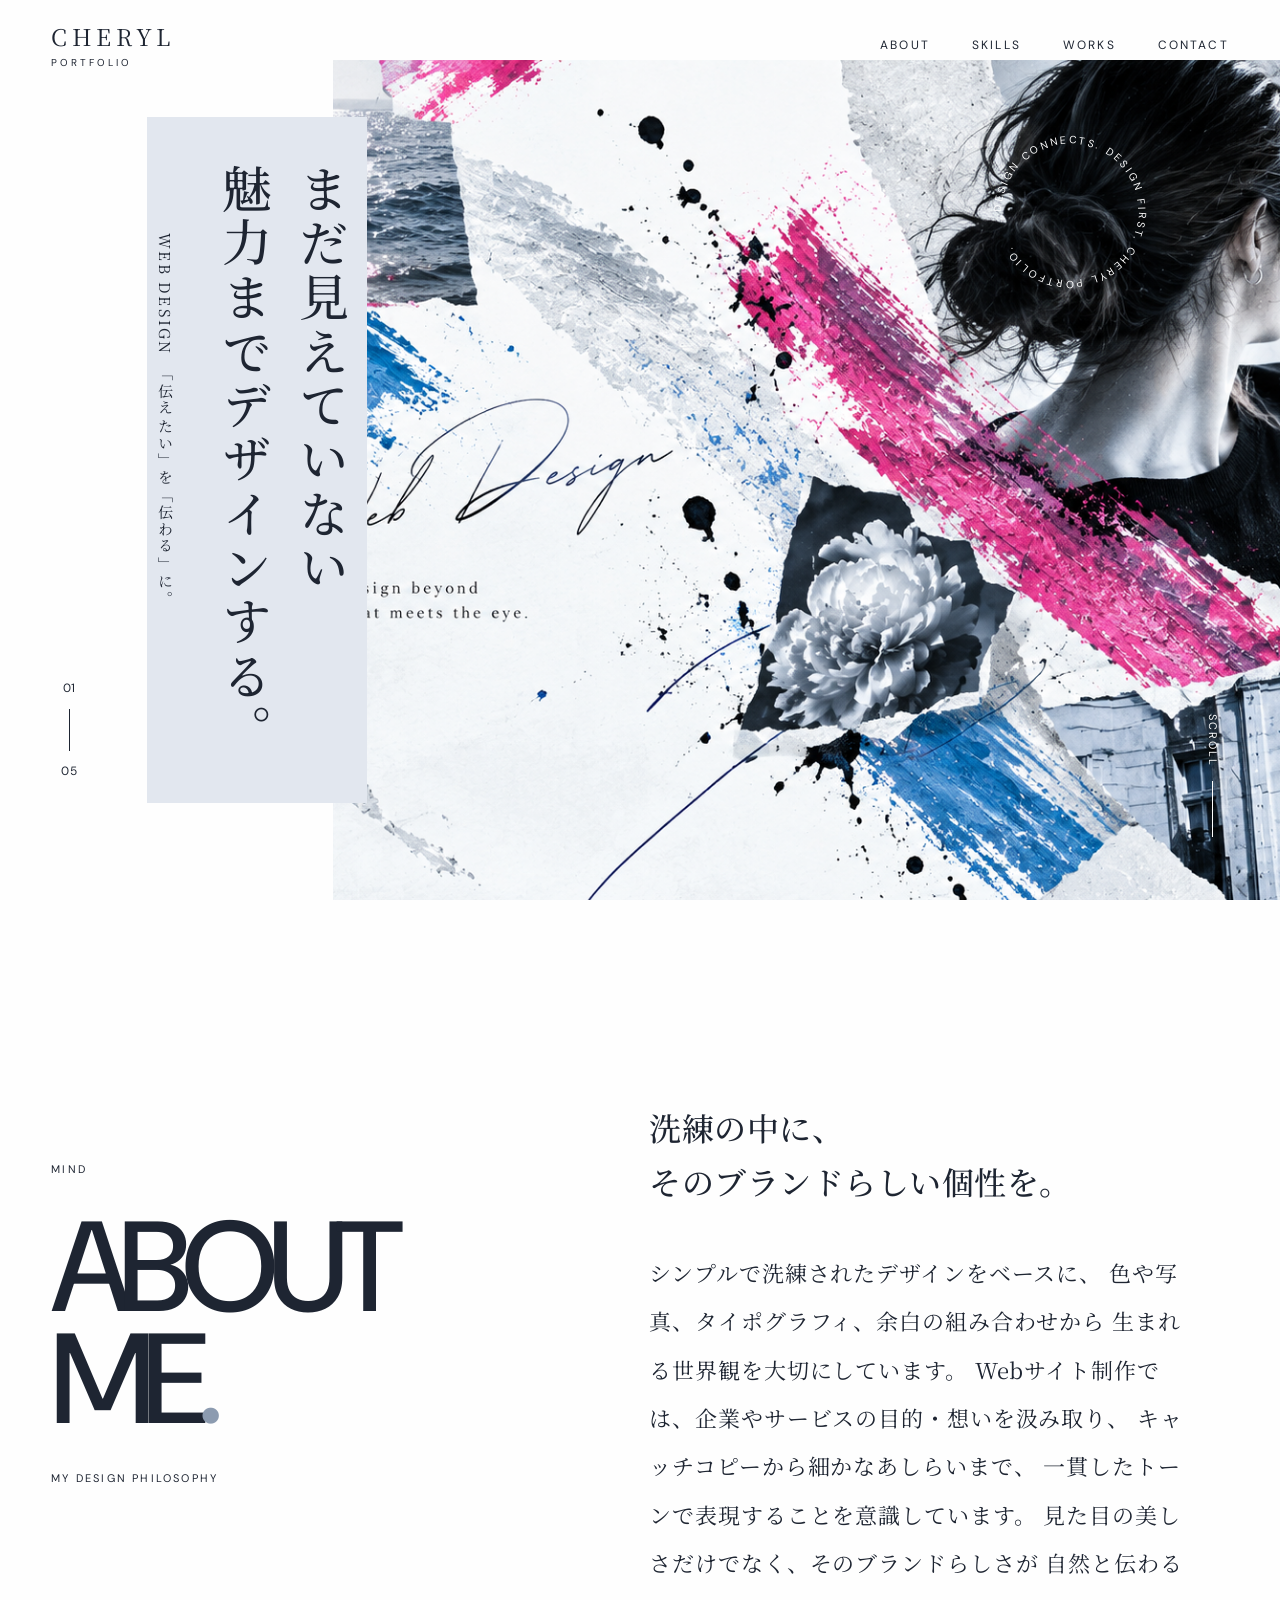
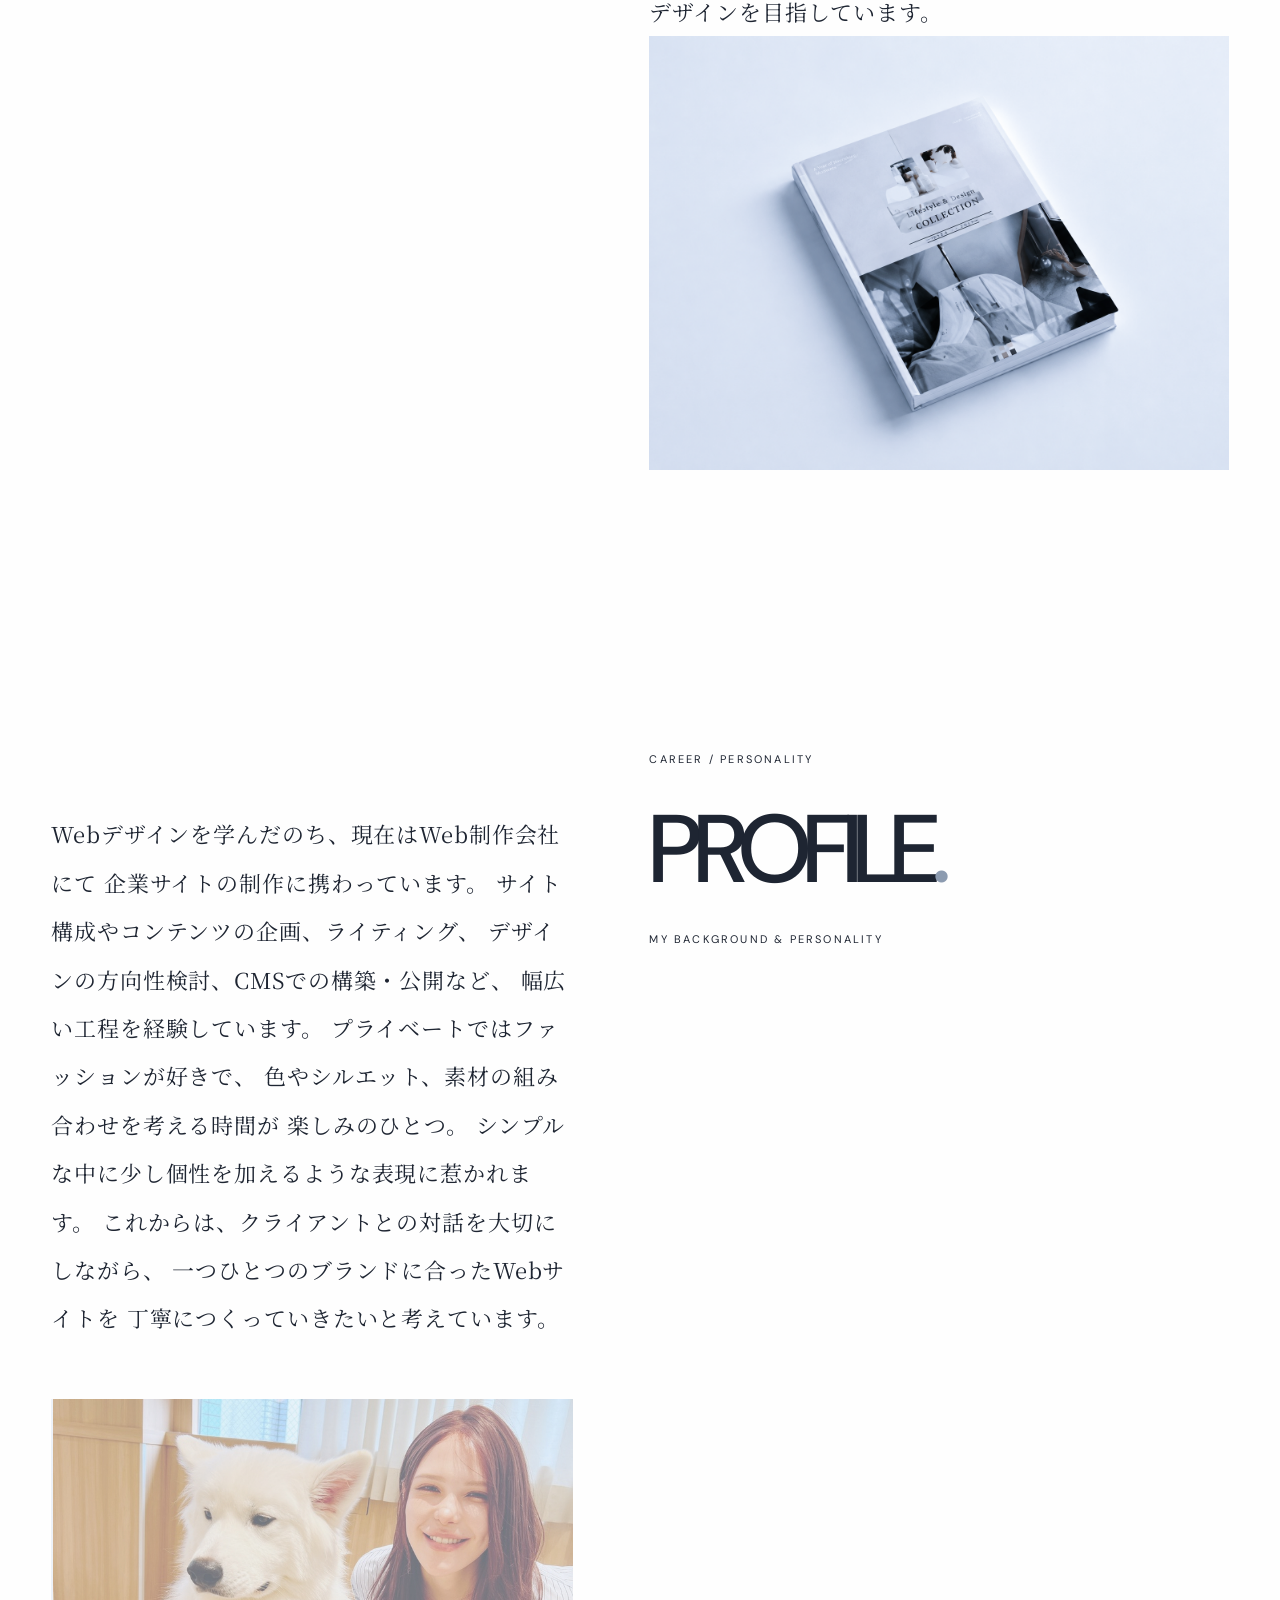
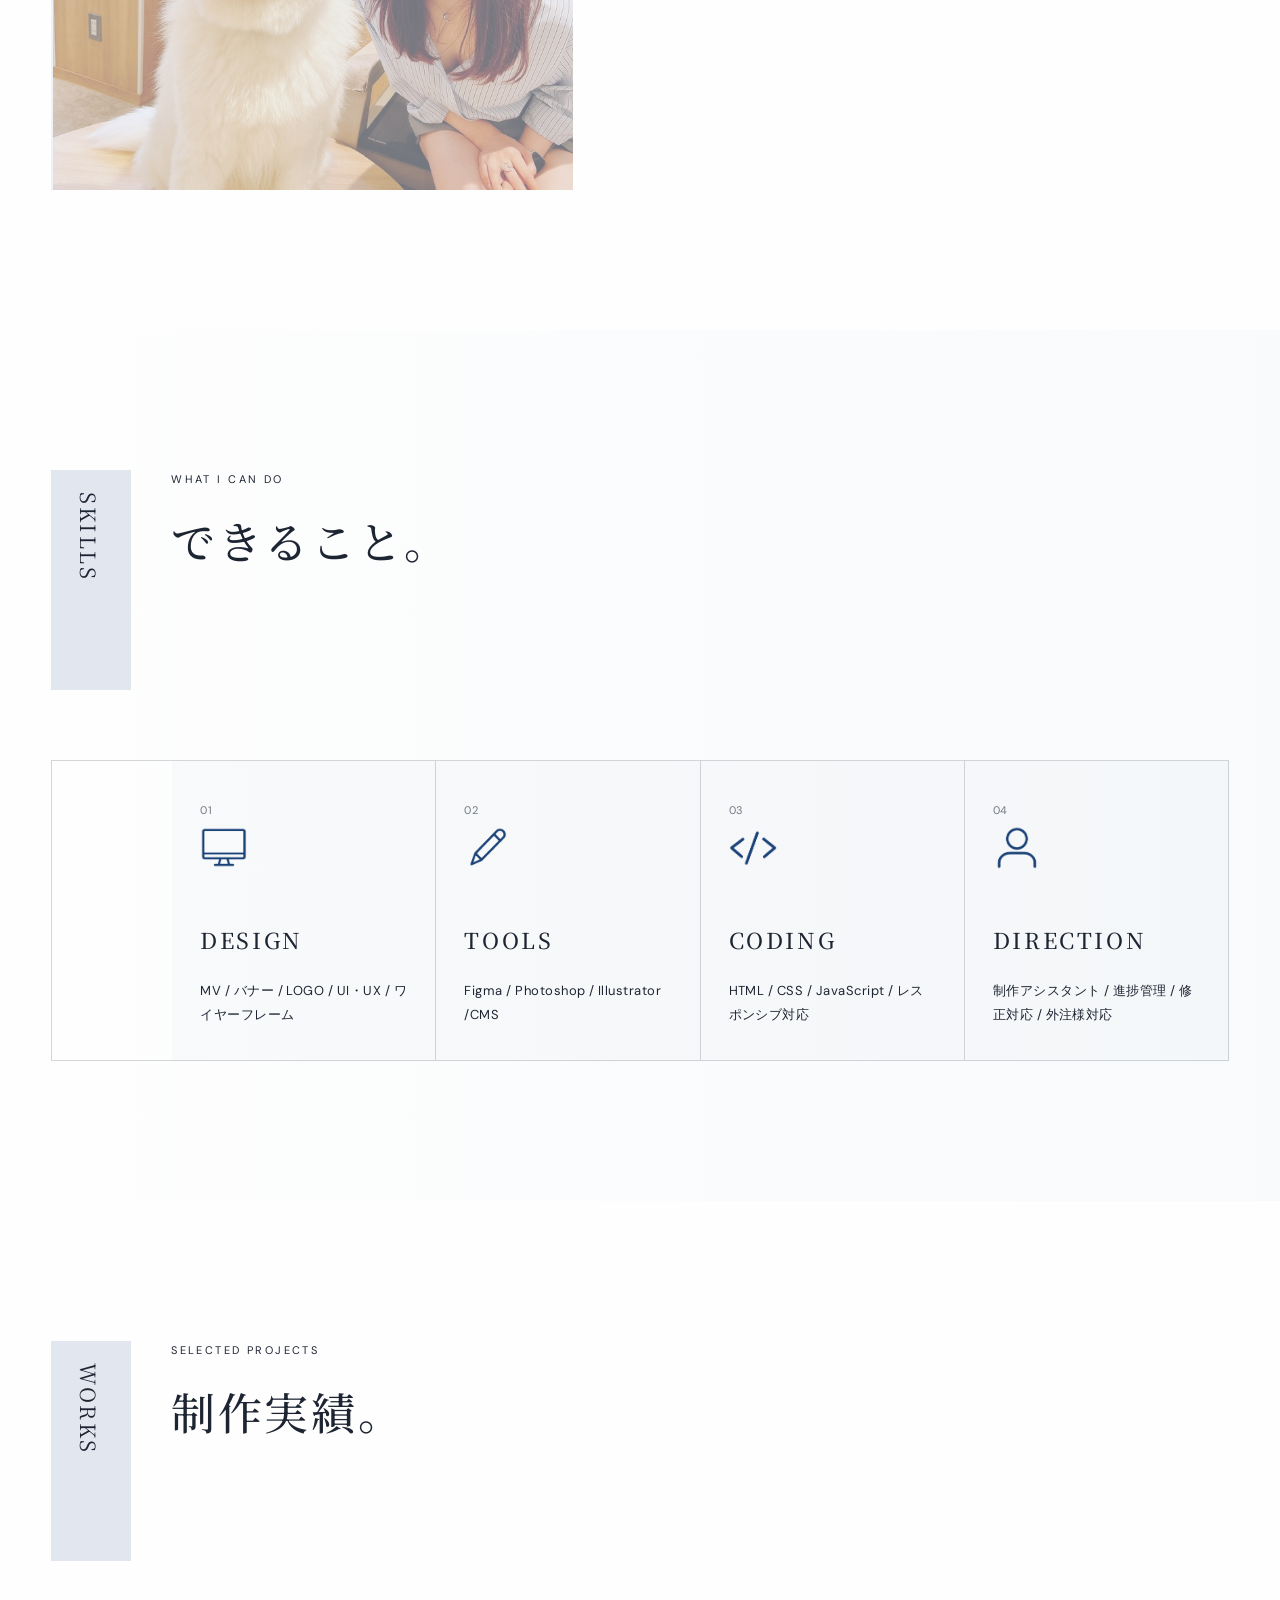
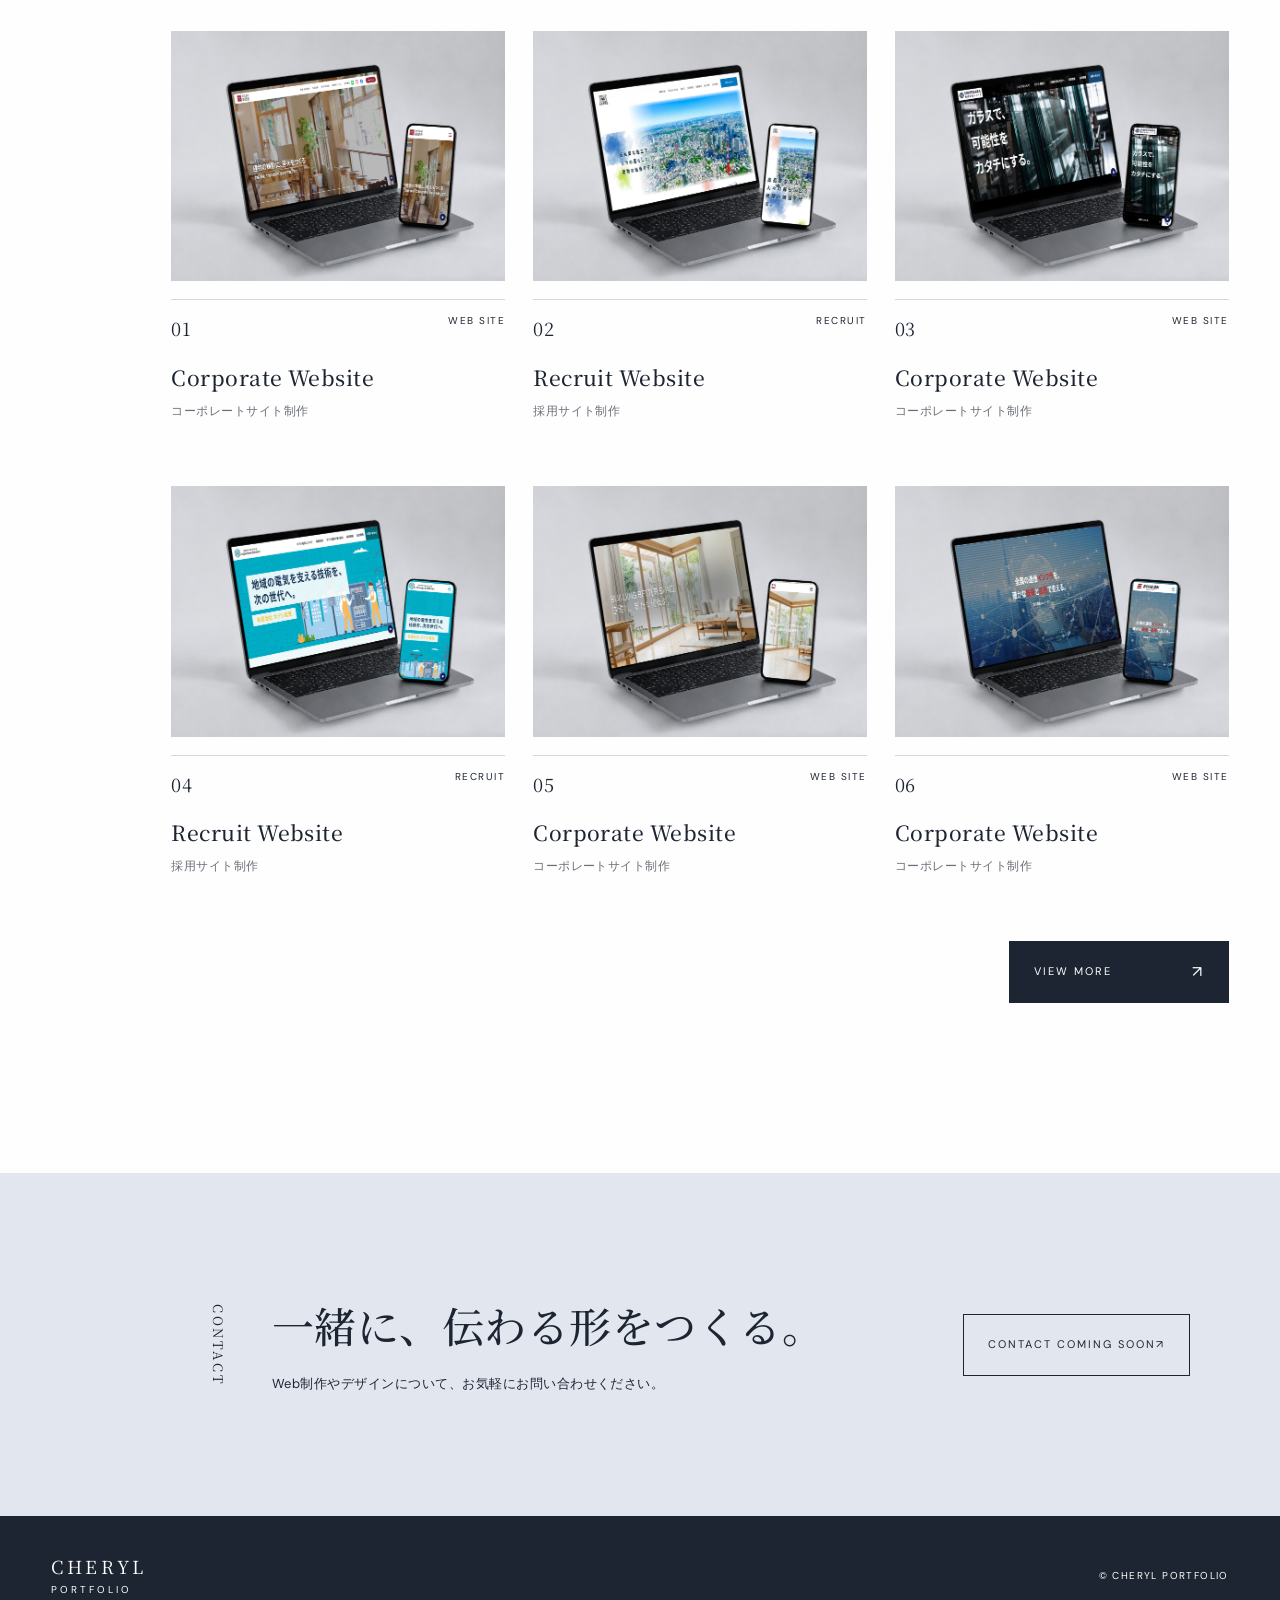
==== commit d71a35c0: "Update portfolio" ====
--- a/index.html
+++ b/index.html
@@ -100,30 +100,48 @@
       </div>
     </section>
     
-    <section class="section about profile-section" id="profile">
-  <div class="section__head">
-    </div>
-  <div class="profile-section__right">
-      <div class="profile-section__heading">
-        <p class="profile-section__label">CAREER / PERSONALITY</p>
-        <p class="profile-section__title">
-          PROFILE<span>.</span>
-        </p>
-  </div>  
-  <div class="about__grid">
-    <div class="about__text">
+<section class="section about profile-section" id="profile">
+  <div class="profile-editorial">
+
+    <!-- 左：文章と写真 -->
+    <div class="profile-editorial__content">
       <p class="lead">
-        Webデザインを学んだのち、現在はWeb制作会社にて企業サイトの制作に携わっています。
-        サイト構成やコンテンツの企画、ライティング、デザインの方向性検討、CMSでの構築・公開など、幅広い工程を経験しています。
-        プライベートではファッションが好きで、色やシルエット、素材の組み合わせを考える時間が楽しみのひとつ。シンプルな中に少し個性を加えるような表現に惹かれます。
-        これからは、クライアントとの対話を大切にしながら、一つひとつのブランドに合ったWebサイトを丁寧につくっていきたいと考えています。
-      </p>
-      </div>
-        <figure class="about__visual"><img src="assets/images/profile.jpg" alt="プロフィールイメージ"></figure>
-      </div>
-    </div>
-    
-    </section>
+        Webデザインを学んだのち、現在はWeb制作会社にて
+        企業サイトの制作に携わっています。
+        サイト構成やコンテンツの企画、ライティング、
+        デザインの方向性検討、CMSでの構築・公開など、
+        幅広い工程を経験しています。
+        プライベートではファッションが好きで、
+        色やシルエット、素材の組み合わせを考える時間が
+        楽しみのひとつ。
+        シンプルな中に少し個性を加えるような表現に惹かれます。
+        これからは、クライアントとの対話を大切にしながら、
+        一つひとつのブランドに合ったWebサイトを
+        丁寧につくっていきたいと考えています。
+      </p>
+
+      <figure class="about__visual profile-editorial__image">
+        <img src="assets/images/profile.jpg"
+            alt="プロフィールイメージ">
+      </figure>
+    </div>
+
+    <!-- 右：大きなタイポグラフィ -->
+    <div class="profile-editorial__heading">
+      <p class="profile-section__label">
+        CAREER / PERSONALITY
+      </p>
+      <h2 class="profile-section__title">
+        PROFILE<span>.</span>
+      </h2>
+      <p class="profile-editorial__sub">
+        MY BACKGROUND & PERSONALITY
+      </p>
+    </div>
+
+  </div>
+</section>
+
 
     <section class="section skills" id="skills">
   <div class="section__head">
--- a/style.css
+++ b/style.css
@@ -1292,7 +1292,7 @@
 .about-editorial {
   display: grid;
   grid-template-columns: minmax(0, 0.9fr) minmax(0, 1fr);
-  gap: clamp(40px,100px);
+  gap: clamp(40px,6vw,100px);
   align-items: start;
 }
 
@@ -1461,4 +1461,121 @@
   }
 }
 
+/* =====================================
+  ABOUT & PROFILE PC ALIGNMENT
+===================================== */
+
+/* 両セクションのカラム比率を統一 */
+@media (min-width: 981px) {
+
+  .about-editorial,
+  .profile-editorial {
+    display: grid;
+    grid-template-columns:
+      minmax(0, 0.9fr)
+      minmax(0, 1fr);
+    gap: clamp(40px, 6vw, 100px);
+    align-items: start;
+  }
+
+  /* ABOUT */
+  .about-editorial__content {
+    padding-top: 60px;
+  }
+
+  /* PROFILE */
+  .profile-editorial__content {
+    grid-column: 1;
+    padding-top: 60px;
+    min-width: 0;
+  }
+
+  .profile-editorial__heading {
+    grid-column: 2;
+    
+    top: 120px;
+    min-width: 0;
+  }
+
+  .profile-editorial__content .lead {
+    font-family: var(--serif);
+    font-size: 22px;
+    line-height: 2.2;
+    letter-spacing: .04em;
+    margin: 0;
+  }
+
+  .profile-editorial__image {
+    margin: 56px 0 0;
+  }
+}
+
+/* PROFILE TYPOGRAPHY */
+.profile-editorial__heading .profile-section__title {
+  font-family: var(--sans);
+  font-size: clamp(56px, 7.5vw, 120px);
+  font-weight: 500;
+  letter-spacing: -.085em;
+  line-height: 1;
+  white-space: nowrap;
+  margin: 32px 0;
+}
+
+.profile-editorial__sub {
+  font-family: var(--sans);
+  font-size: 11px;
+  letter-spacing: .2em;
+}
+
+/* TABLET / SP */
+@media (max-width: 980px) {
+
+  .profile-editorial {
+    display: flex;
+    flex-direction: column;
+    gap: 40px;
+  }
+
+  .profile-editorial__heading {
+    order: 1;
+    width: 100%;
+  }
+
+  .profile-editorial__content {
+    order: 2;
+    width: 100%;
+  }
+
+  .profile-editorial__heading .profile-section__title {
+    font-size: clamp(48px, 9vw, 90px);
+  }
+
+  .profile-editorial__content .lead {
+    font-family: var(--serif);
+    font-size: 17px;
+    line-height: 1.95;
+  }
+
+  .profile-editorial__image {
+    margin: 36px 0 0;
+  }
+}
+
+@media (max-width: 680px) {
+
+  .profile-editorial {
+    gap: 36px;
+  }
+
+  .profile-editorial__heading .profile-section__title {
+    font-size: clamp(48px, 13vw, 80px);
+    margin: 22px 0;
+  }
+
+  .profile-editorial__content .lead {
+    font-size: 14px;
+    line-height: 2;
+  }
+}
+
 /* 最終はここ */
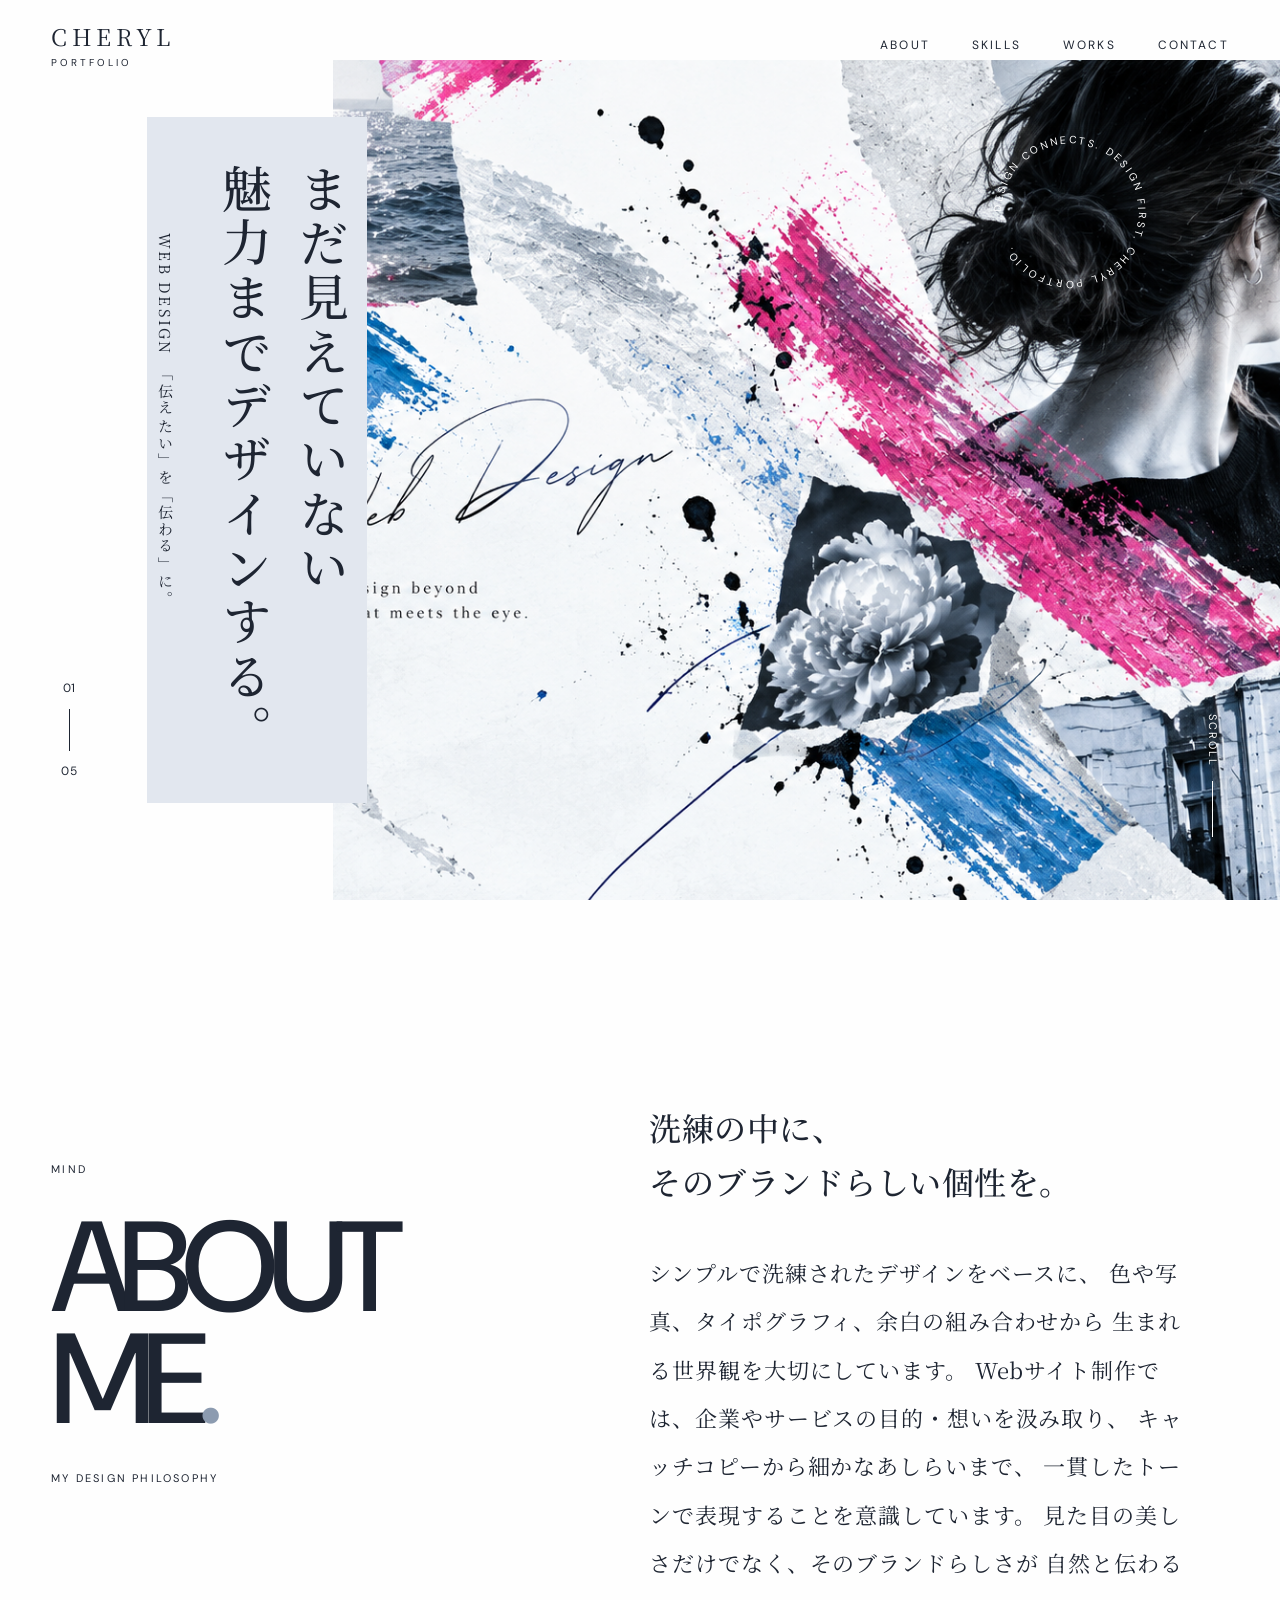
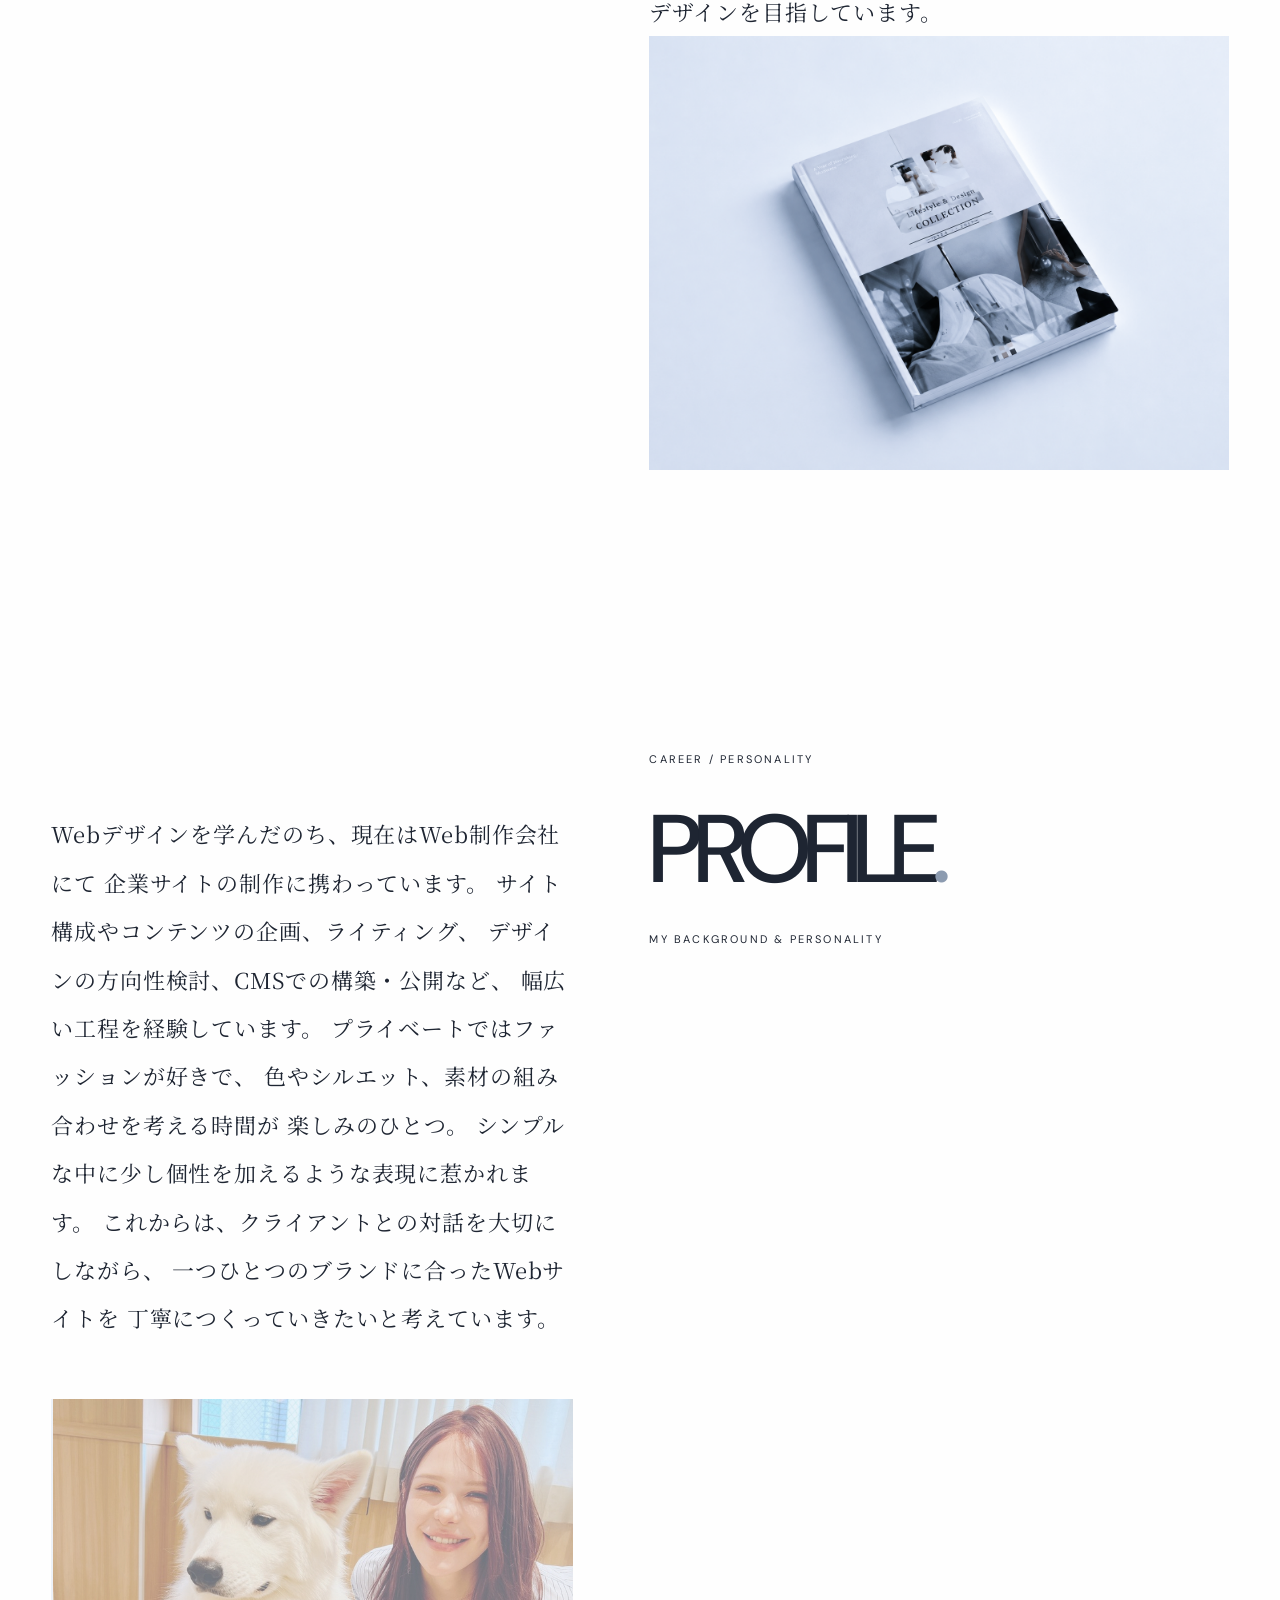
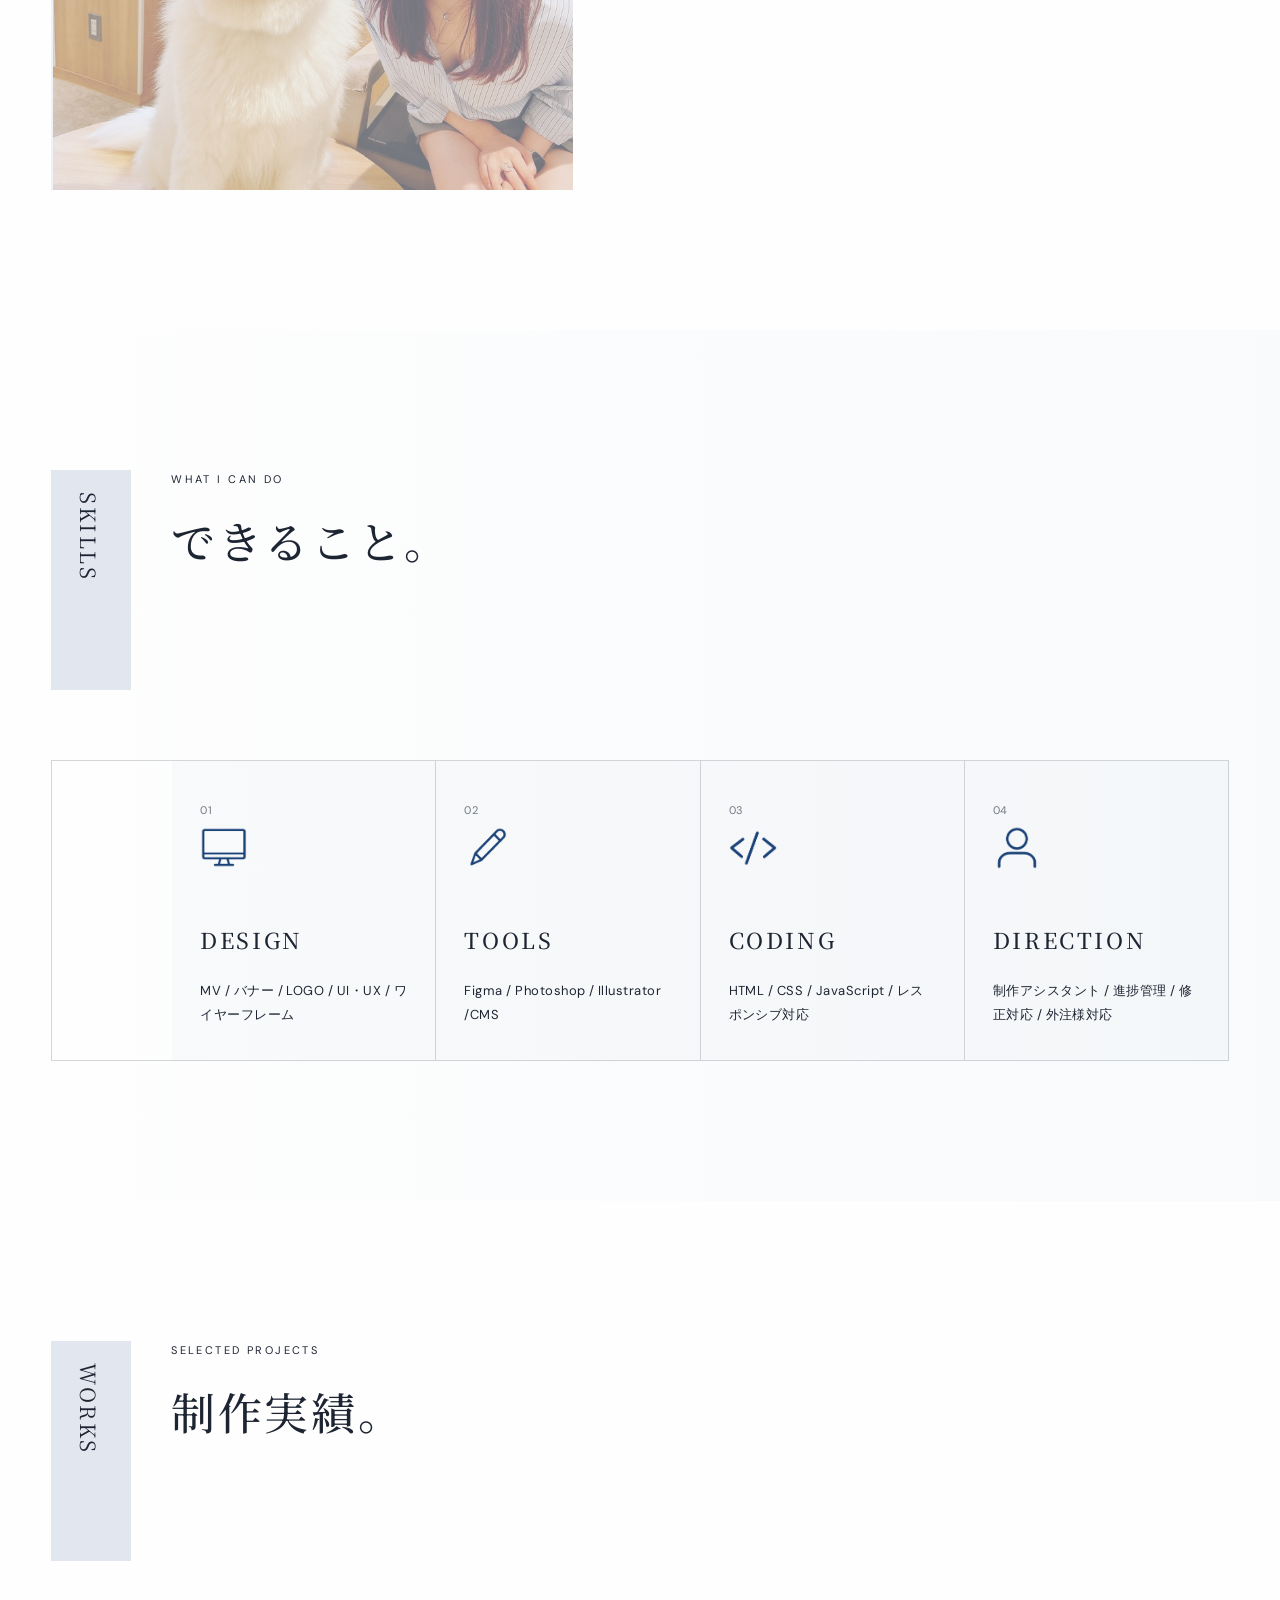
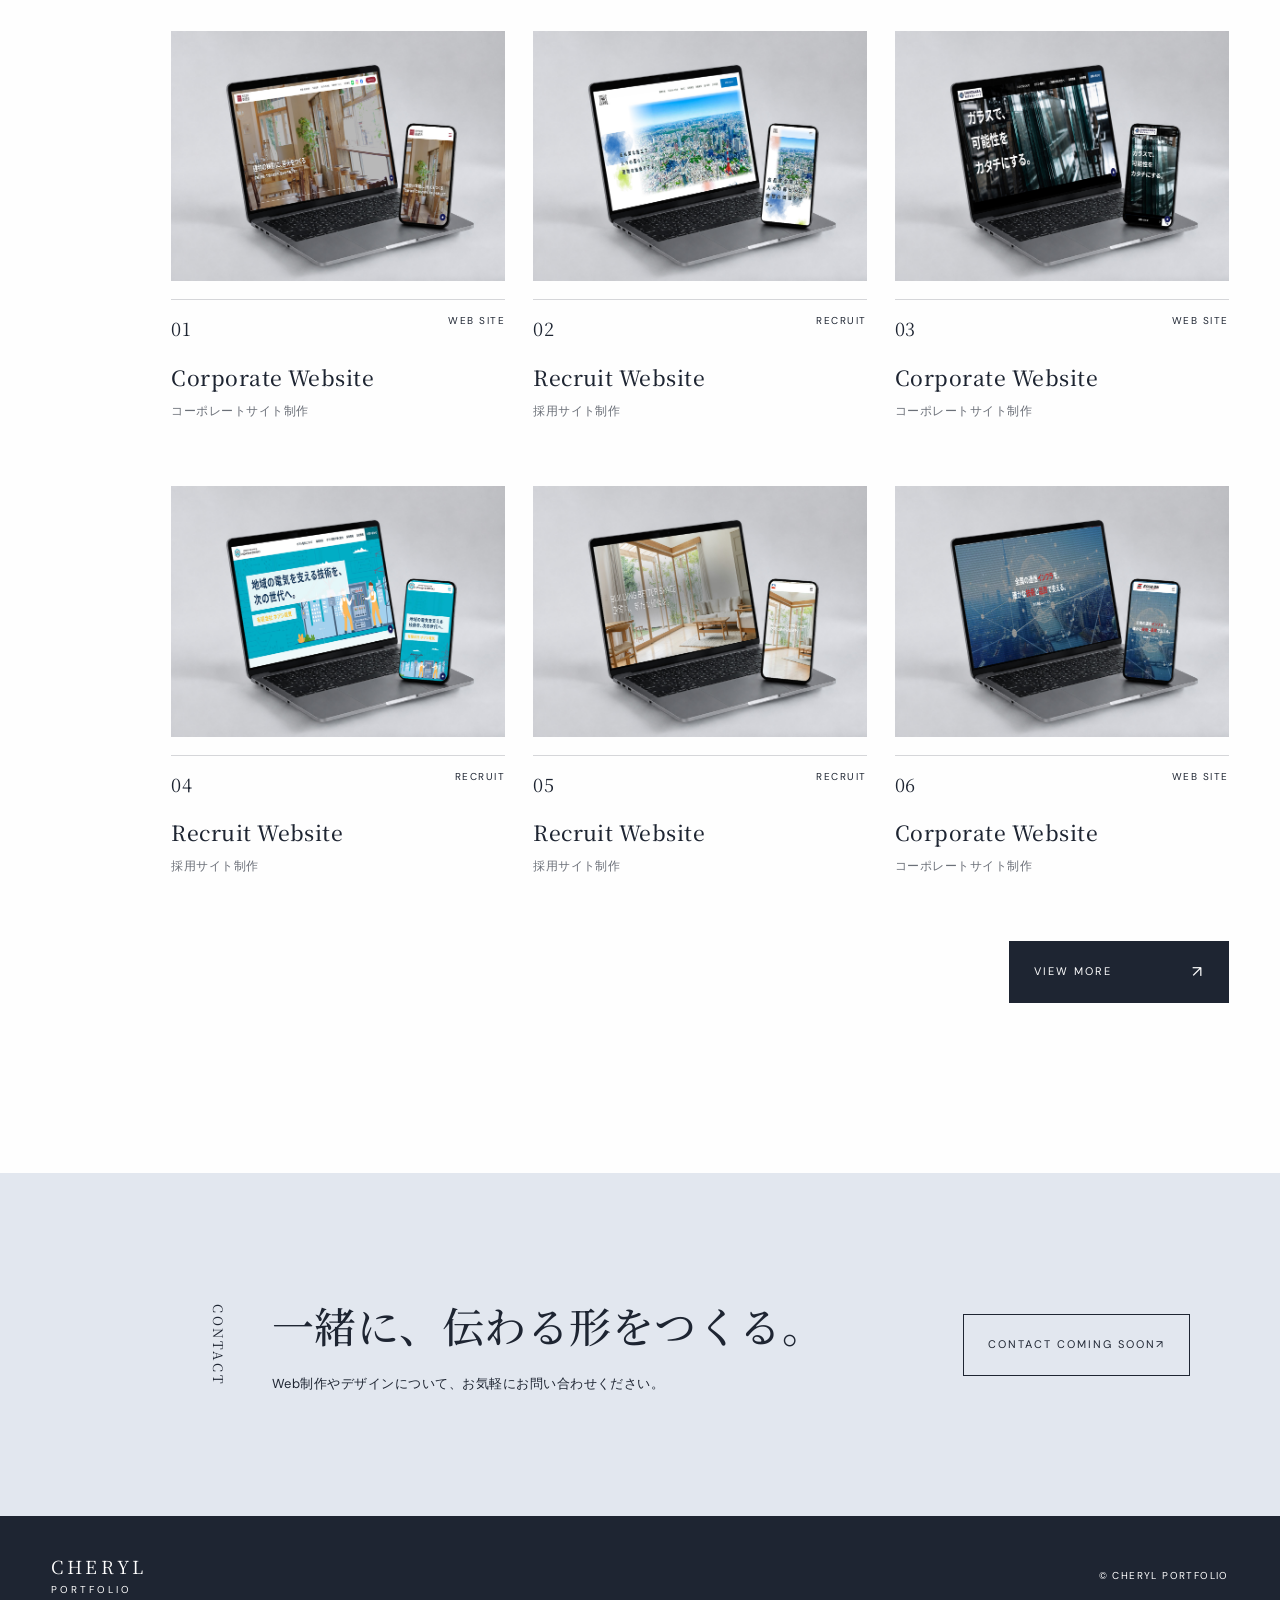
==== commit 3dd2d1fd: "Update portfolio" ====
--- a/index.html
+++ b/index.html
@@ -211,7 +211,7 @@
         <a class="work-card" href="works/project-soshu.html"><figure><img src="assets/images/works/soshu/works-soshu.jpg" alt="制作実績2"></figure><div class="work-card__meta"><span>02</span><small>RECRUIT</small></div><h3>Recruit Website</h3><p>採用サイト制作</p></a>
         <a class="work-card" href="works/project-shinohara.html"><figure><img src="assets/images/works/shinohara/works-shinohara.jpg" alt="制作実績3"></figure><div class="work-card__meta"><span>03</span><small>WEB SITE</small></div><h3>Corporate Website</h3><p>コーポレートサイト制作</p></a>
         <a class="work-card" href="works/project-hoashi.html"><figure><img src="assets/images/works/hoashi/works-hoashi.jpg" alt="制作実績4"></figure><div class="work-card__meta"><span>04</span><small>RECRUIT</small></div><h3>Recruit Website</h3><p>採用サイト制作</p></a>
-        <a class="work-card" href="works/project-legolith.html"><figure><img src="assets/images/works/legolith/works-legolith.jpg" alt="制作実績5"></figure><div class="work-card__meta"><span>05</span><small>WEB SITE</small></div><h3>Corporate Website</h3><p>コーポレートサイト制作</p></a>
+        <a class="work-card" href="works/project-legolith.html"><figure><img src="assets/images/works/legolith/works-legolith.jpg" alt="制作実績5"></figure><div class="work-card__meta"><span>05</span><small>RECRUIT</small></div><h3>Recruit Website</h3><p>採用サイト制作</p></a>
         <a class="work-card" href="works/project-edge.html"><figure><img src="assets/images/works/edge/works-edge.jpg" alt="制作実績6"></figure><div class="work-card__meta"><span>06</span><small>WEB SITE</small></div><h3>Corporate Website</h3><p>コーポレートサイト制作</p></a>
       </div>
     <div class="works__more">
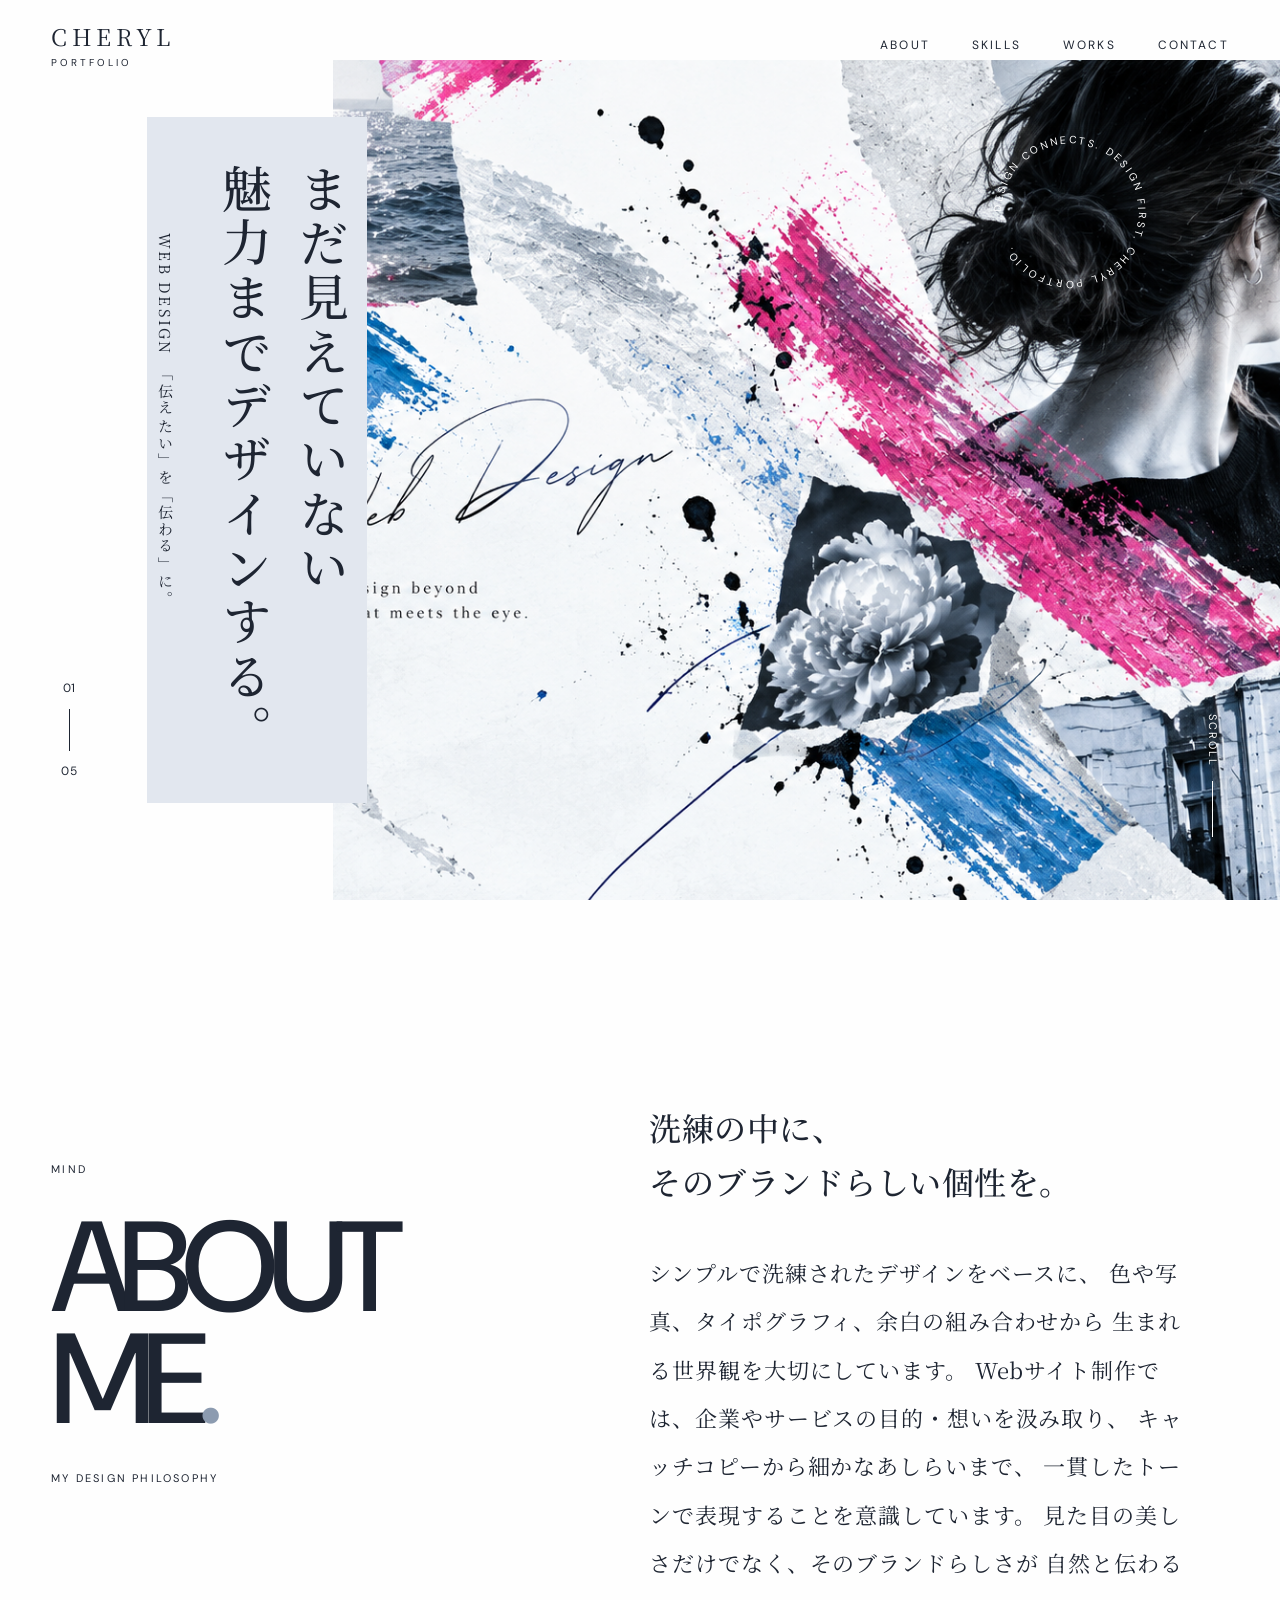
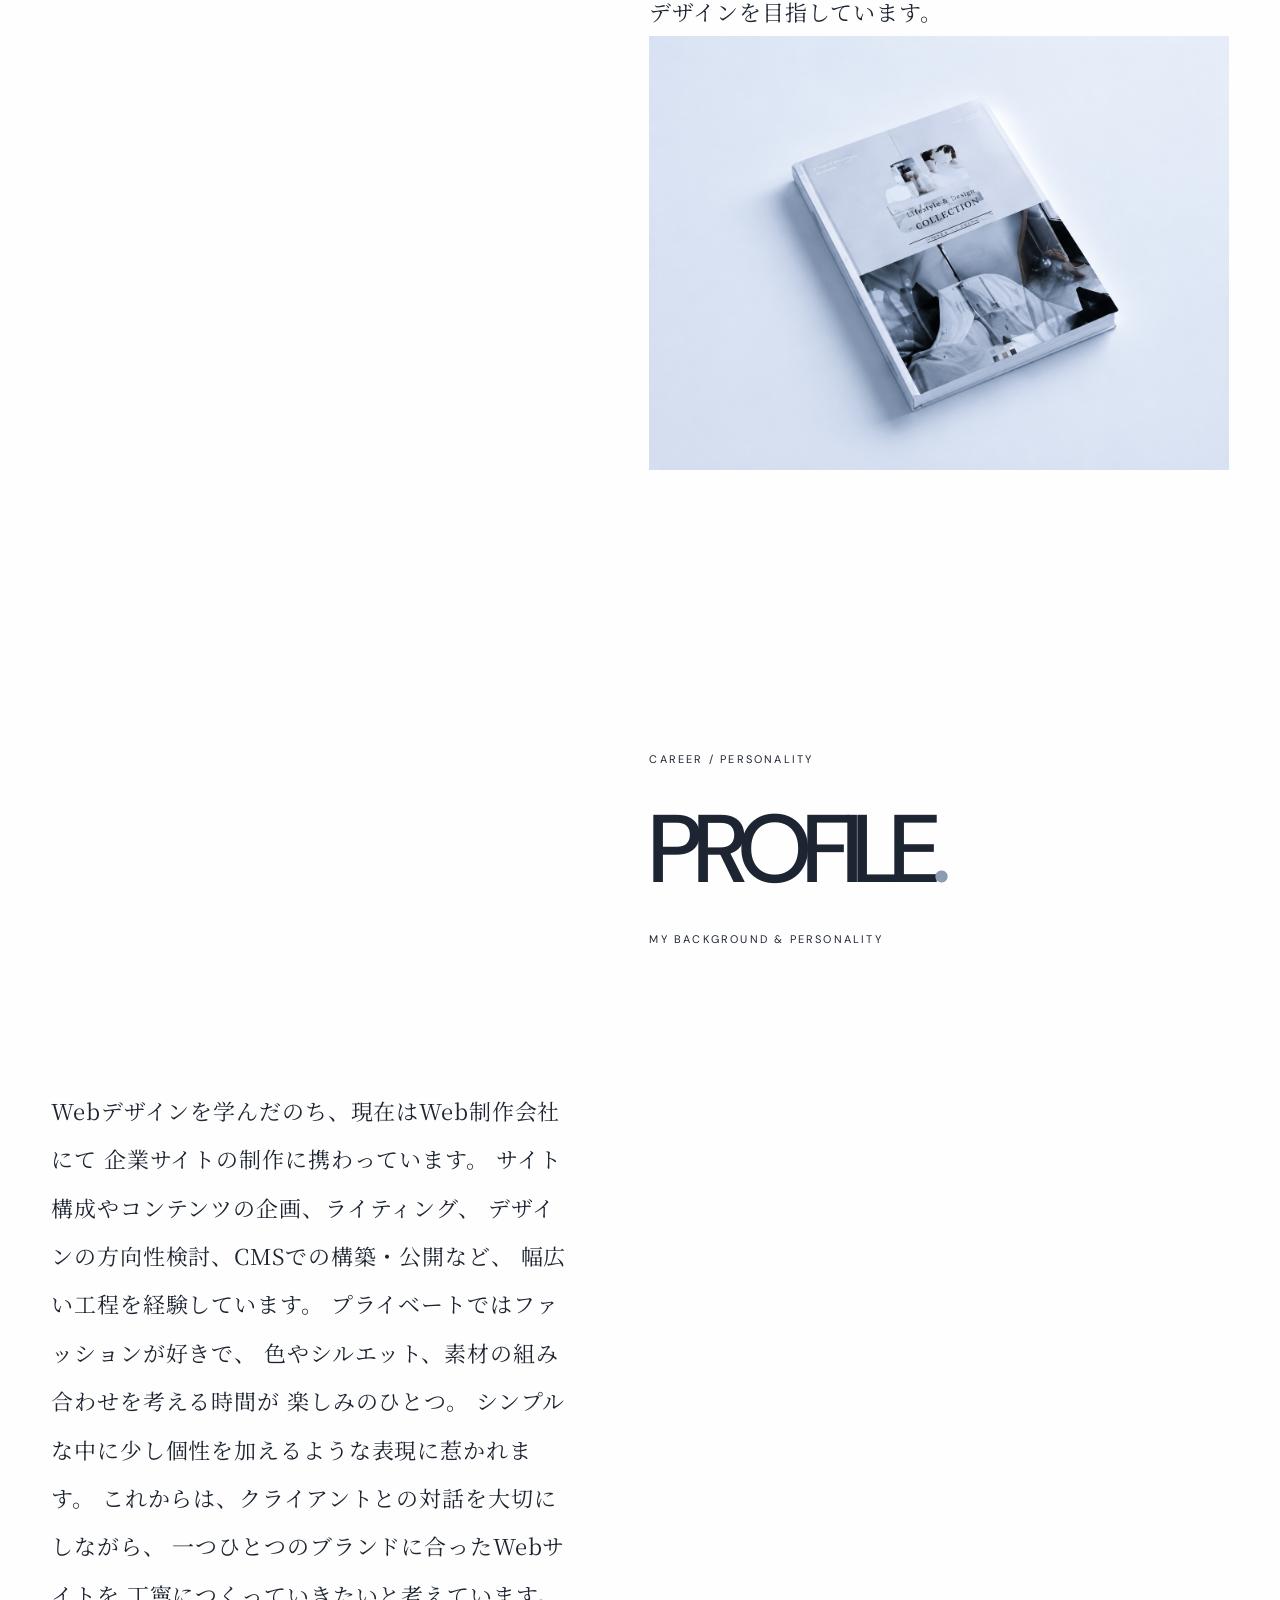
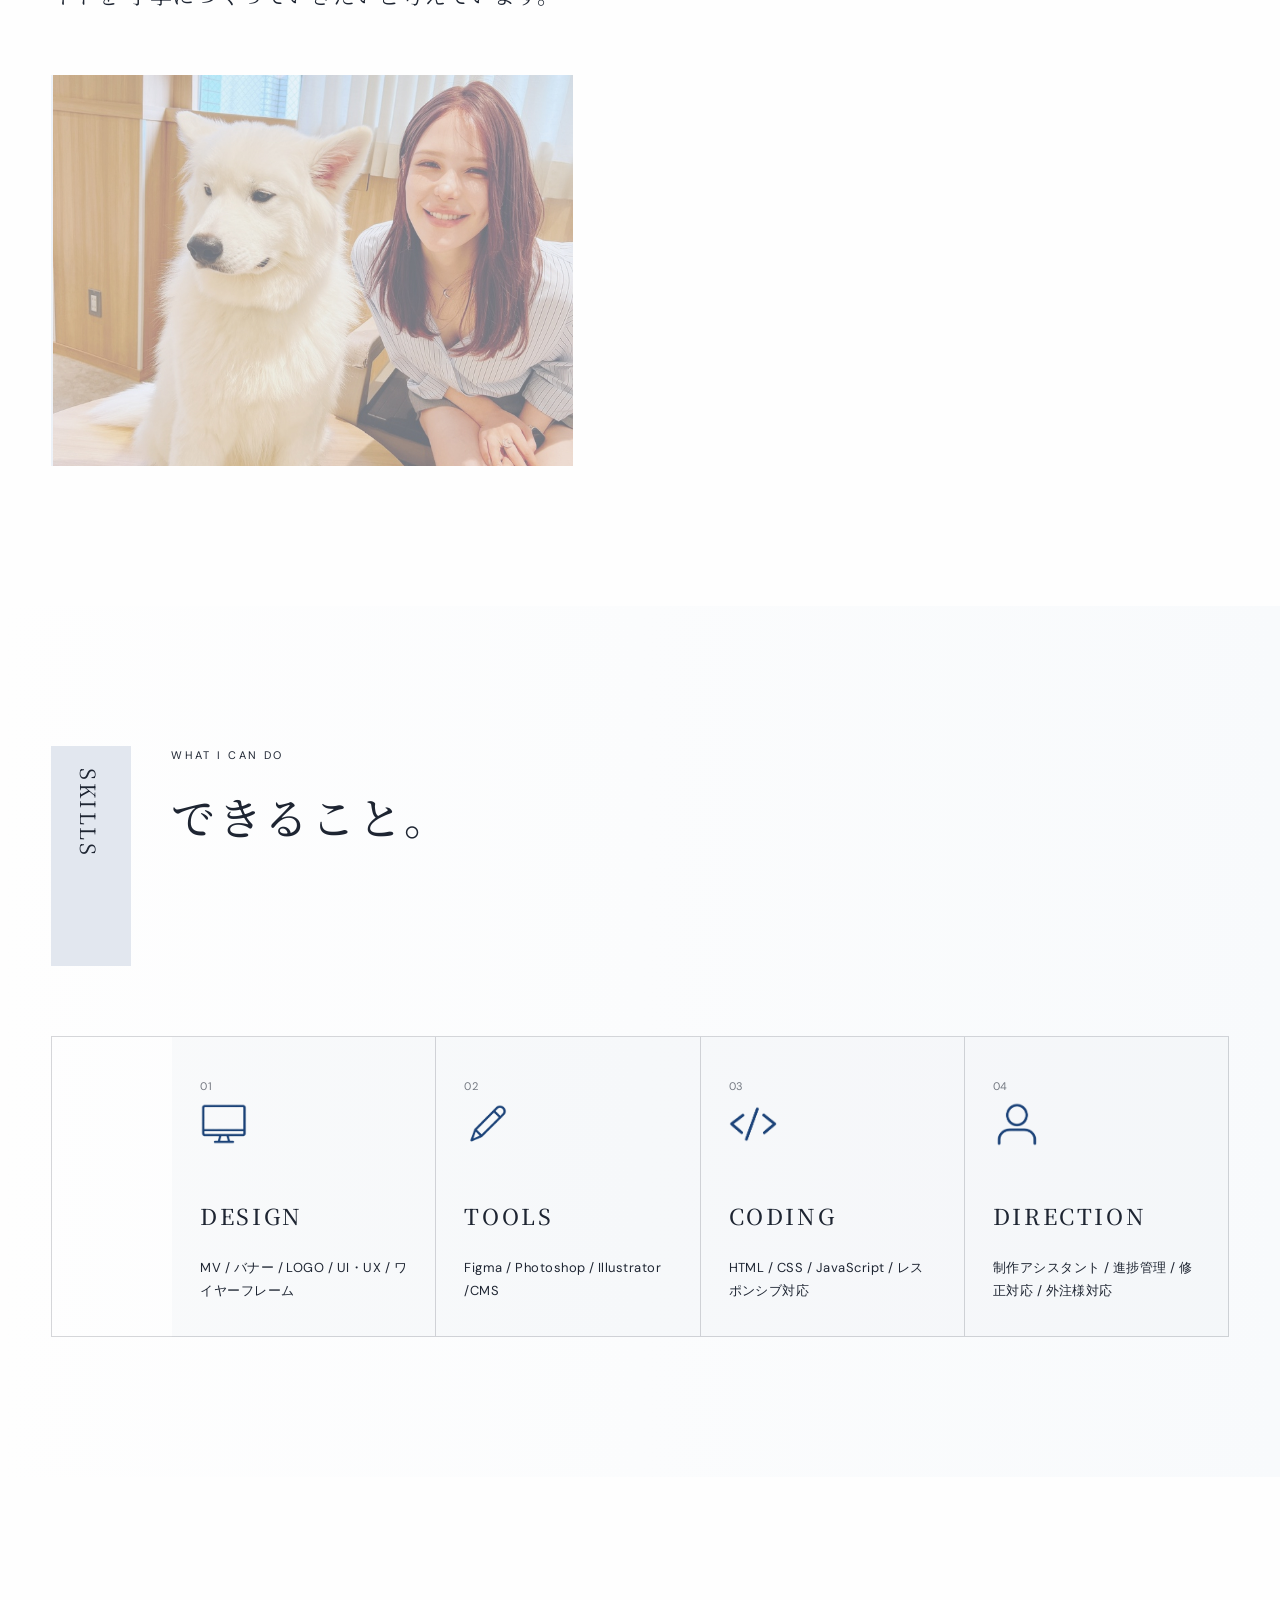
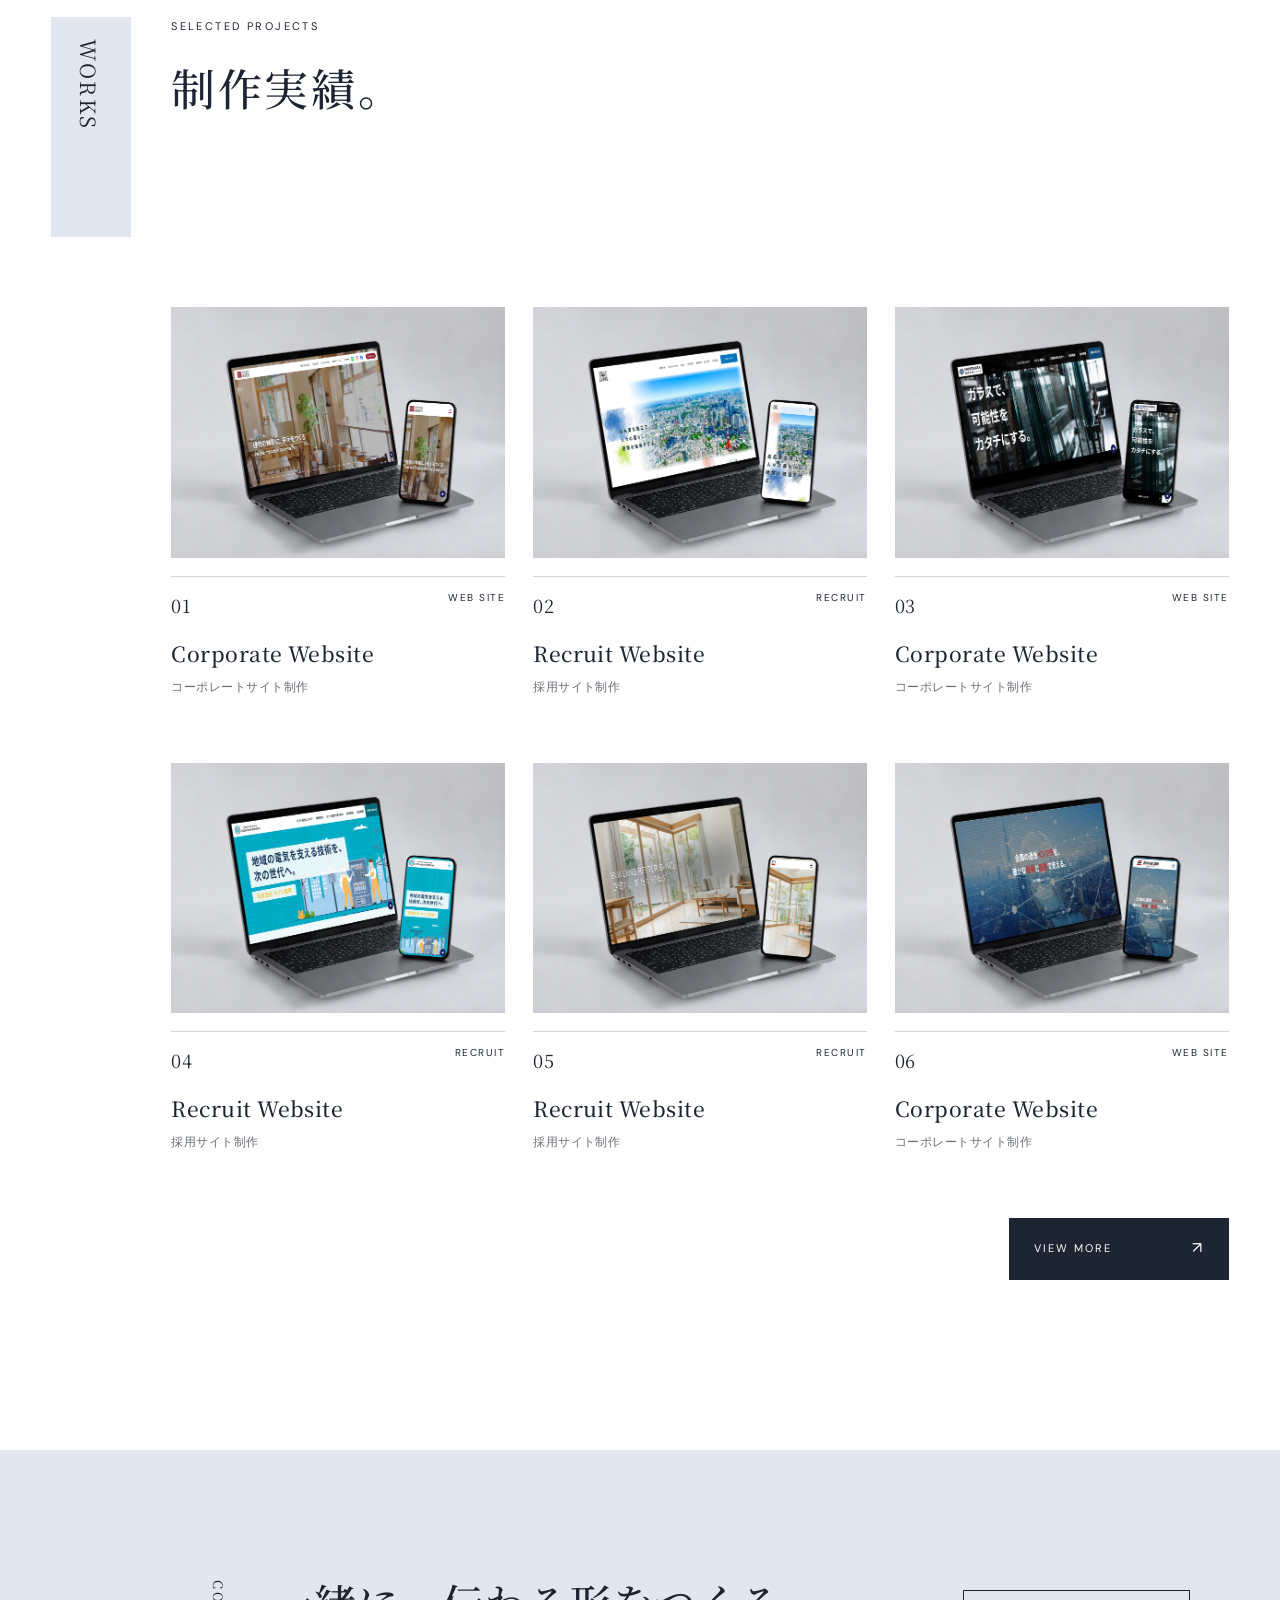
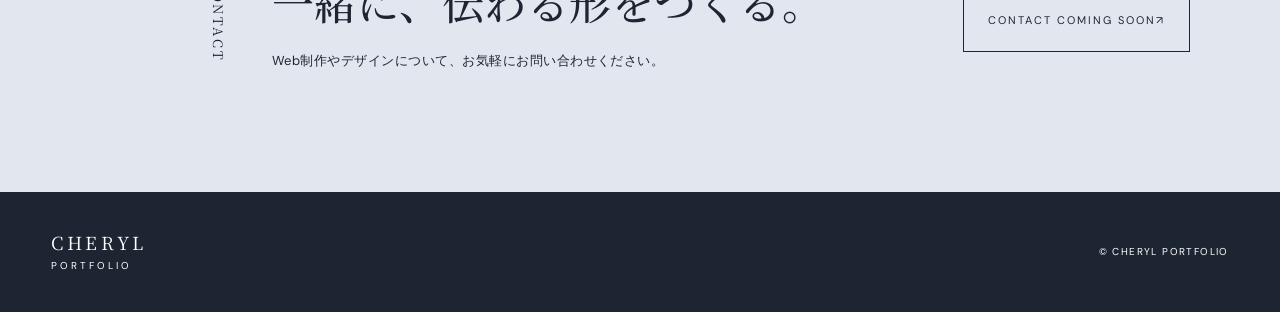
==== commit c3f96c71: "Update portfolio" ====
--- a/index.html
+++ b/index.html
@@ -102,8 +102,18 @@
     
 <section class="section about profile-section" id="profile">
   <div class="profile-editorial">
-
-    <!-- 左：文章と写真 -->
+    <!-- 右：大きなタイポグラフィ -->
+    <div class="profile-editorial__heading">
+      <p class="profile-section__label">
+        CAREER / PERSONALITY
+      </p>
+      <h2 class="profile-section__title">
+        PROFILE<span>.</span>
+      </h2>
+      <p class="profile-editorial__sub">
+        MY BACKGROUND & PERSONALITY
+      </p>
+    </div>
     <div class="profile-editorial__content">
       <p class="lead">
         Webデザインを学んだのち、現在はWeb制作会社にて
@@ -126,18 +136,7 @@
       </figure>
     </div>
 
-    <!-- 右：大きなタイポグラフィ -->
-    <div class="profile-editorial__heading">
-      <p class="profile-section__label">
-        CAREER / PERSONALITY
-      </p>
-      <h2 class="profile-section__title">
-        PROFILE<span>.</span>
-      </h2>
-      <p class="profile-editorial__sub">
-        MY BACKGROUND & PERSONALITY
-      </p>
-    </div>
+    
 
   </div>
 </section>
